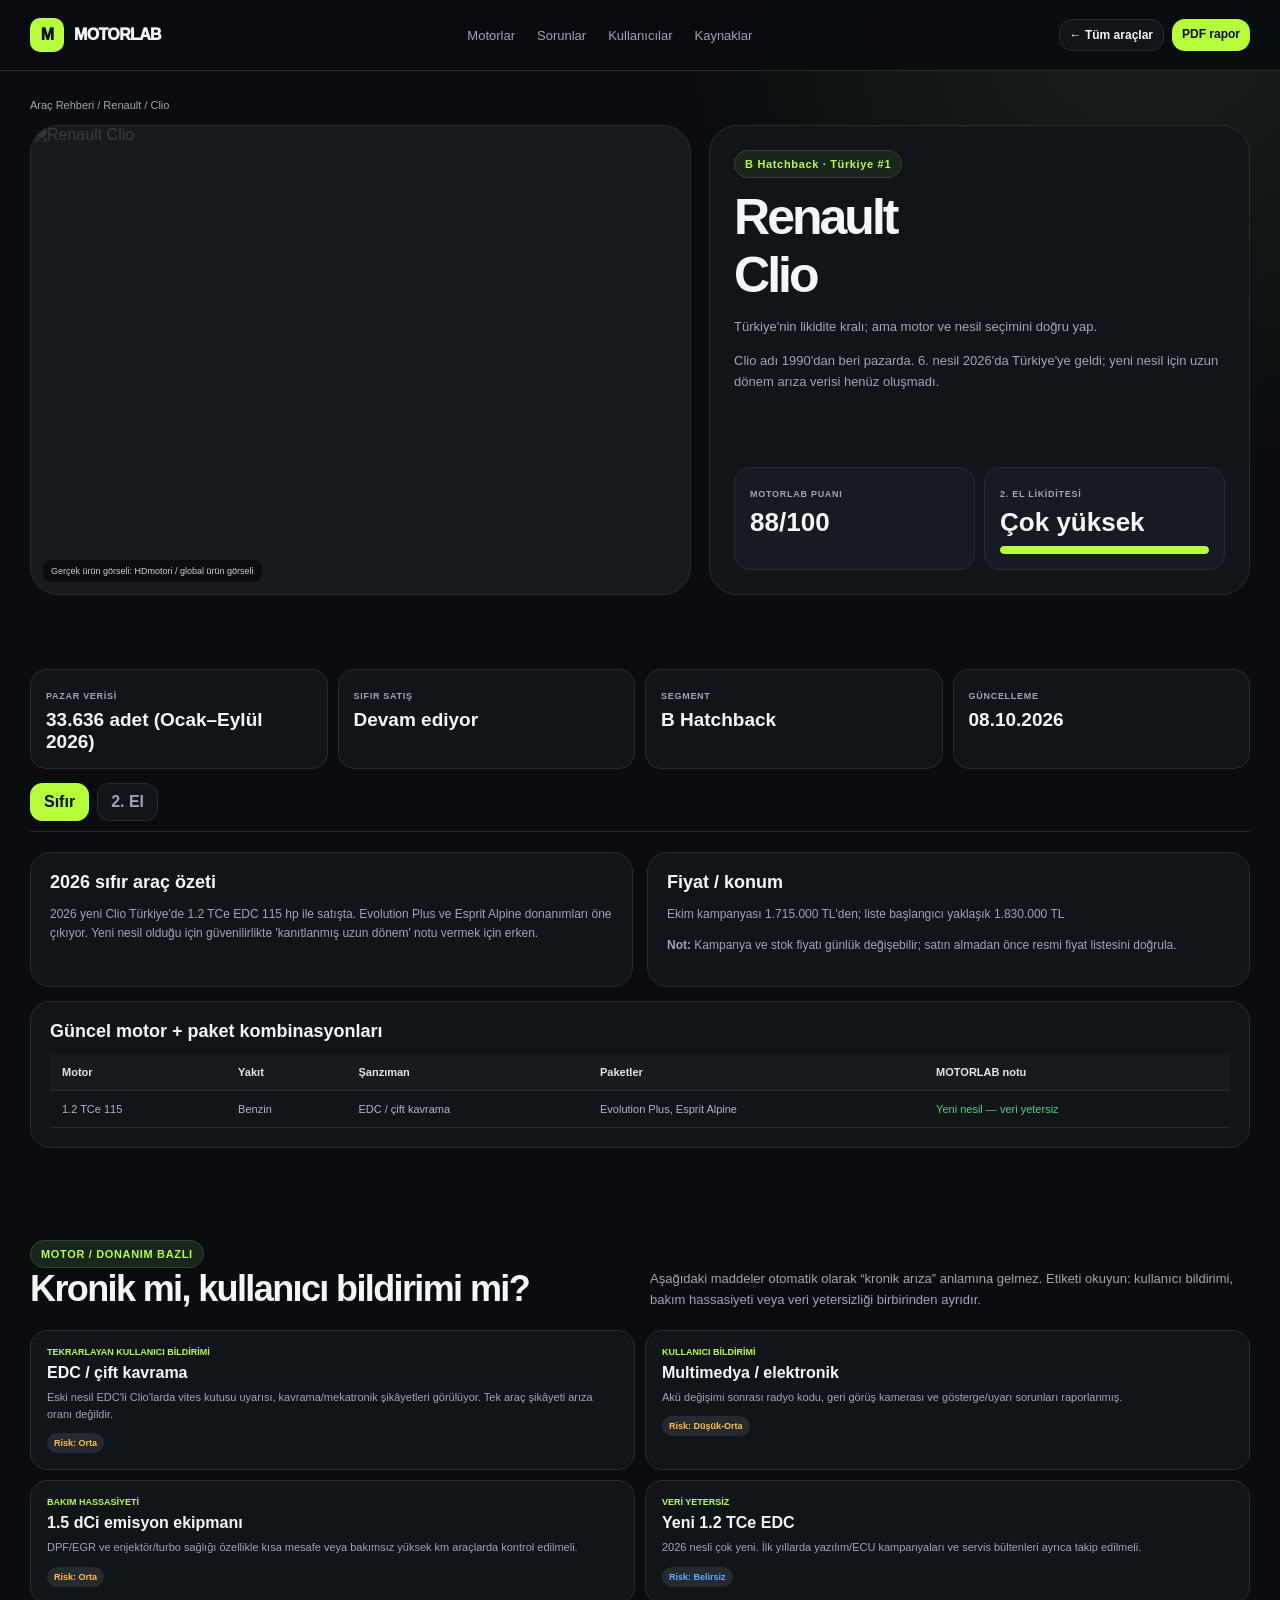
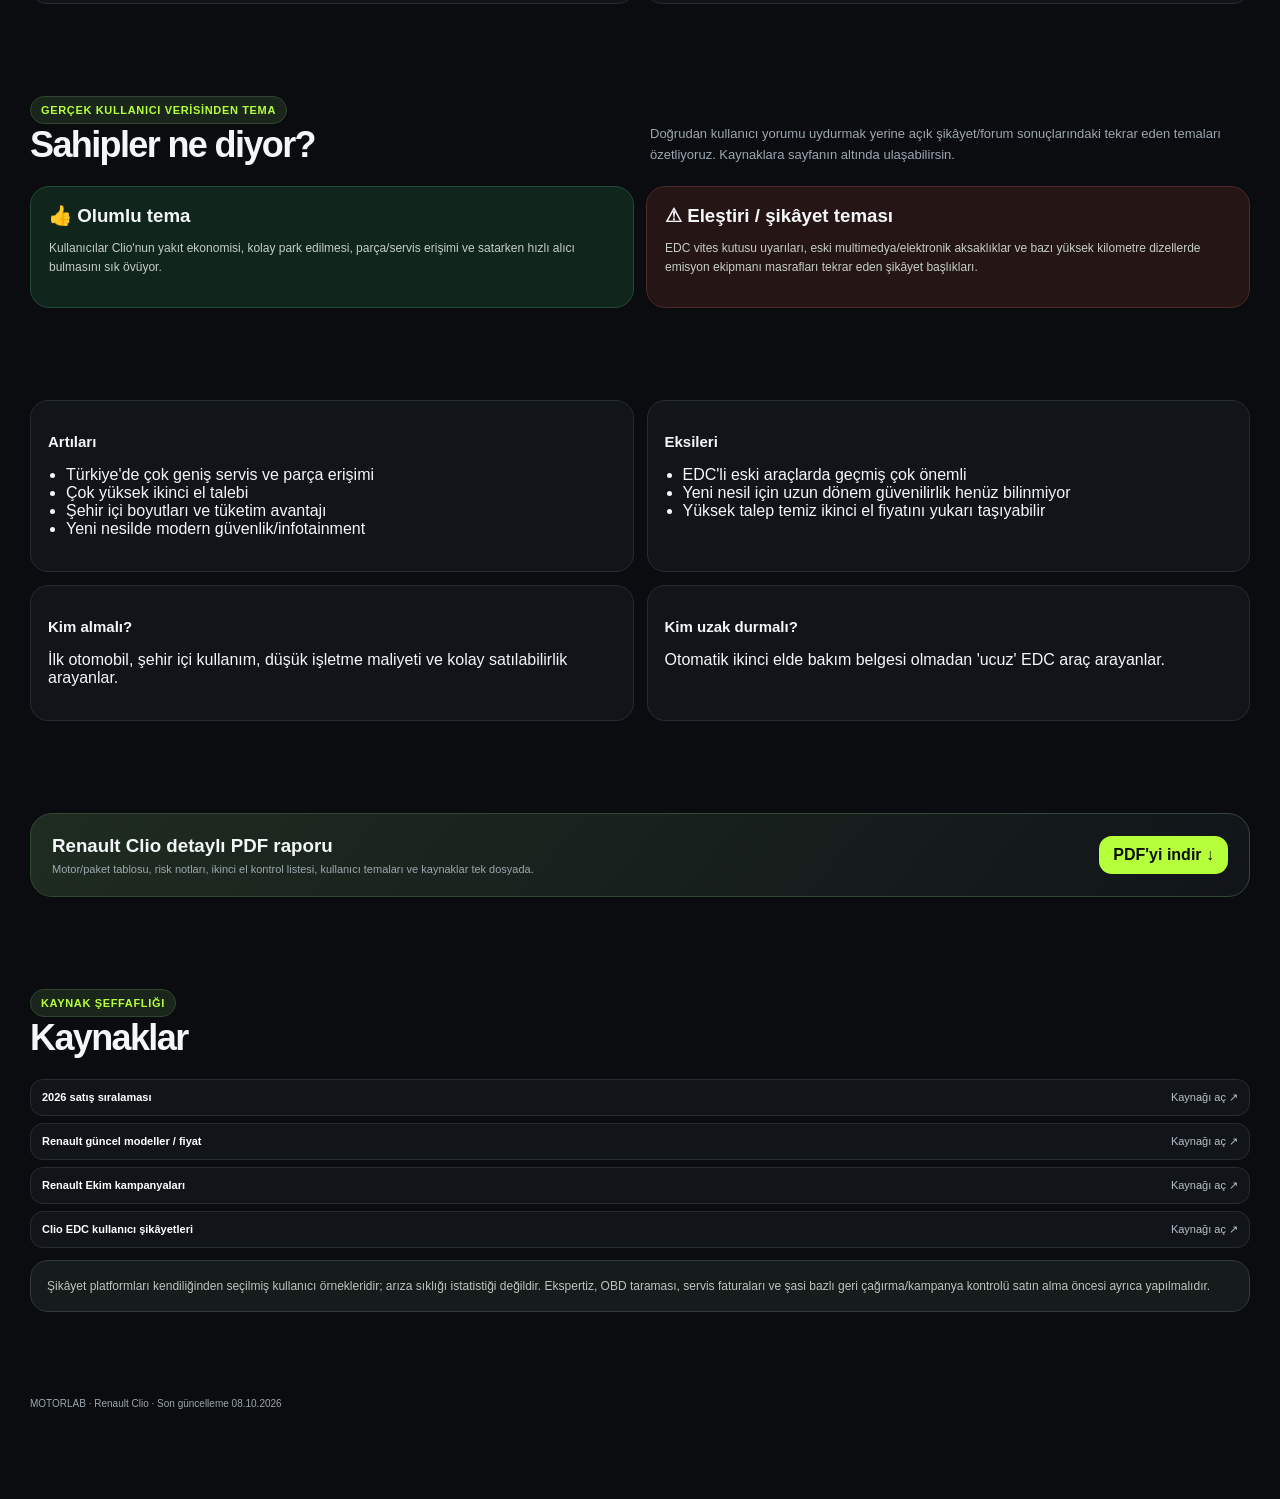
==== models/renault-clio.html @ 367bfd31 "Add files via upload" ====
<!doctype html><html lang="tr"><head><meta charset="utf-8"><meta name="viewport" content="width=device-width,initial-scale=1"><title>Renault Clio — MOTORLAB</title><link rel="stylesheet" href="../assets/style.css"></head><body>
<header><div class="wrap nav"><a class="brandlogo" href="../index.html"><i>M</i>MOTORLAB</a><nav class="navlinks"><a href="#engines">Motorlar</a><a href="#issues">Sorunlar</a><a href="#owners">Kullanıcılar</a><a href="#sources">Kaynaklar</a></nav><div class="navact"><a class="btn ghost small" href="../index.html">← Tüm araçlar</a><a class="btn primary small" href="../reports/renault-clio.pdf" download>PDF rapor</a></div></div></header>
<main>
<section class="modelhero"><div class="wrap"><div class="crumb"><a href="../index.html">Araç Rehberi</a> / Renault / Clio</div><div class="modelgrid"><div class="modelimage"><img src="https://cdn.hdmotori.it/oxd0qOdP9eBCr88KjxeHwUbZQrrzigUkPOyaJcWEhsk/rs%3Afit%3A1200%3A675/q%3A80/plain/https%3A/www.hdmotori.it/app/uploads/2025/09/renault-hd-final.jpg%40jpeg" alt="Renault Clio" onerror="this.style.opacity='.15'"><span class="imgcredit">Gerçek ürün görseli: HDmotori / global ürün görseli</span></div><div class="modelintro"><div><span class="kicker">B Hatchback · Türkiye #1</span><h1>Renault<br>Clio</h1><p>Türkiye&#x27;nin likidite kralı; ama motor ve nesil seçimini doğru yap.</p><p>Clio adı 1990&#x27;dan beri pazarda. 6. nesil 2026&#x27;da Türkiye&#x27;ye geldi; yeni nesil için uzun dönem arıza verisi henüz oluşmadı.</p></div><div class="scoreline"><div class="scorebox"><small>MOTORLAB puanı</small><strong>88/100</strong></div><div class="scorebox"><small>2. el likiditesi</small><strong>Çok yüksek</strong><div class="meter"><i style="width:100%"></i></div></div></div></div></div></div></section>
<section class="section"><div class="wrap"><div class="stats"><div class="stat"><span>Pazar verisi</span><strong>33.636 adet (Ocak–Eylül 2026)</strong></div><div class="stat"><span>Sıfır satış</span><strong>Devam ediyor</strong></div><div class="stat"><span>Segment</span><strong>B Hatchback</strong></div><div class="stat"><span>Güncelleme</span><strong>08.10.2026</strong></div></div>
<div class="tabs"><button class="tab active" onclick="setTab('newpane',this)">Sıfır</button><button class="tab" onclick="setTab('usedpane',this)">2. El</button></div>
<div class="tabpane active" id="newpane"><div class="twocol"><div class="card"><h3>2026 sıfır araç özeti</h3><p>2026 yeni Clio Türkiye&#x27;de 1.2 TCe EDC 115 hp ile satışta. Evolution Plus ve Esprit Alpine donanımları öne çıkıyor. Yeni nesil olduğu için güvenilirlikte &#x27;kanıtlanmış uzun dönem&#x27; notu vermek için erken.</p></div><div class="card"><h3>Fiyat / konum</h3><p>Ekim kampanyası 1.715.000 TL&#x27;den; liste başlangıcı yaklaşık 1.830.000 TL</p><p><b>Not:</b> Kampanya ve stok fiyatı günlük değişebilir; satın almadan önce resmi fiyat listesini doğrula.</p></div></div><div class="card" id="engines" style="margin-top:14px"><h3>Güncel motor + paket kombinasyonları</h3><div class="tablewrap"><table class="data"><thead><tr><th>Motor</th><th>Yakıt</th><th>Şanzıman</th><th>Paketler</th><th>MOTORLAB notu</th></tr></thead><tbody><tr><td class="">1.2 TCe 115</td><td class="">Benzin</td><td class="">EDC / çift kavrama</td><td class="">Evolution Plus, Esprit Alpine</td><td class="risk-low">Yeni nesil — veri yetersiz</td></tr></tbody></table></div></div></div>
<div class="tabpane" id="usedpane"><div class="card"><h3>2. elde karşına çıkacak ana motorlar</h3><div class="tablewrap"><table class="data"><thead><tr><th>Motor</th><th>Yakıt</th><th>Şanzıman</th><th>Alırken dikkat</th><th>Risk</th></tr></thead><tbody><tr><td class="">0.9 TCe</td><td class="">Benzin turbo</td><td class="">Manuel</td><td class="">Şehir içi ekonomik; ateşleme/turbo hortumu ve bakım geçmişini kontrol et.</td><td class="risk-mid">Düşük-Orta</td></tr><tr><td class="">1.0 SCe / TCe</td><td class="">Benzin</td><td class="">Manuel / bazı TCe otomatikler</td><td class="">Basit SCe düşük risk; TCe&#x27;de yağ/bakım düzeni ve soğuk çalışma önemli.</td><td class="risk-mid">Düşük-Orta</td></tr><tr><td class="">1.3 TCe 130</td><td class="">Benzin turbo</td><td class="">EDC</td><td class="">Performanslı; EDC düşük hız davranışı, kavrama ve hata geçmişi test edilmeli.</td><td class="risk-mid">Orta</td></tr><tr><td class="">1.5 dCi</td><td class="">Dizel</td><td class="">Manuel / EDC</td><td class="">Yüksek km için güçlü seçenek; kısa mesafe kullanımında DPF/EGR, enjektör ve turbo kontrolleri önemli.</td><td class="risk-mid">Orta</td></tr></tbody></table></div></div><div class="card" style="margin-top:14px"><h3>2. el hızlı kontrol listesi</h3><ul><li>Soğuk motorla ilk çalıştırma</li><li>EDC&#x27;de D-R geçişi, kalkış ve 2→3 / 3→4 geçişleri</li><li>OBD hata kaydı</li><li>Dizelde DPF doluluk / rejenerasyon geçmişi</li><li>Ön takım ve direksiyon sesleri</li><li>Multimedya, kamera ve tüm uyarı lambaları</li></ul></div></div>
</div></section>
<section class="section" id="issues"><div class="wrap"><div class="head"><div><span class="kicker">MOTOR / DONANIM BAZLI</span><h2>Kronik mi, kullanıcı bildirimi mi?</h2></div><p>Aşağıdaki maddeler otomatik olarak “kronik arıza” anlamına gelmez. Etiketi okuyun: kullanıcı bildirimi, bakım hassasiyeti veya veri yetersizliği birbirinden ayrıdır.</p></div><div class="issues"><article class="issue"><div class="itype">Tekrarlayan kullanıcı bildirimi</div><h4>EDC / çift kavrama</h4><p>Eski nesil EDC&#x27;li Clio&#x27;larda vites kutusu uyarısı, kavrama/mekatronik şikâyetleri görülüyor. Tek araç şikâyeti arıza oranı değildir.</p><span class="riskpill risk-mid">Risk: Orta</span></article><article class="issue"><div class="itype">Kullanıcı bildirimi</div><h4>Multimedya / elektronik</h4><p>Akü değişimi sonrası radyo kodu, geri görüş kamerası ve gösterge/uyarı sorunları raporlanmış.</p><span class="riskpill risk-mid">Risk: Düşük-Orta</span></article><article class="issue"><div class="itype">Bakım hassasiyeti</div><h4>1.5 dCi emisyon ekipmanı</h4><p>DPF/EGR ve enjektör/turbo sağlığı özellikle kısa mesafe veya bakımsız yüksek km araçlarda kontrol edilmeli.</p><span class="riskpill risk-mid">Risk: Orta</span></article><article class="issue"><div class="itype">Veri yetersiz</div><h4>Yeni 1.2 TCe EDC</h4><p>2026 nesli çok yeni. İlk yıllarda yazılım/ECU kampanyaları ve servis bültenleri ayrıca takip edilmeli.</p><span class="riskpill risk-unknown">Risk: Belirsiz</span></article></div></div></section>
<section class="section" id="owners"><div class="wrap"><div class="head"><div><span class="kicker">GERÇEK KULLANICI VERİSİNDEN TEMA</span><h2>Sahipler ne diyor?</h2></div><p>Doğrudan kullanıcı yorumu uydurmak yerine açık şikâyet/forum sonuçlarındaki tekrar eden temaları özetliyoruz. Kaynaklara sayfanın altında ulaşabilirsin.</p></div><div class="owner"><div class="ownerbox good"><h3>👍 Olumlu tema</h3><p>Kullanıcılar Clio&#x27;nun yakıt ekonomisi, kolay park edilmesi, parça/servis erişimi ve satarken hızlı alıcı bulmasını sık övüyor.</p></div><div class="ownerbox bad"><h3>⚠ Eleştiri / şikâyet teması</h3><p>EDC vites kutusu uyarıları, eski multimedya/elektronik aksaklıklar ve bazı yüksek kilometre dizellerde emisyon ekipmanı masrafları tekrar eden şikâyet başlıkları.</p></div></div></div></section>
<section class="section"><div class="wrap"><div class="listgrid"><div class="listbox"><h3>Artıları</h3><ul><li>Türkiye&#x27;de çok geniş servis ve parça erişimi</li><li>Çok yüksek ikinci el talebi</li><li>Şehir içi boyutları ve tüketim avantajı</li><li>Yeni nesilde modern güvenlik/infotainment</li></ul></div><div class="listbox"><h3>Eksileri</h3><ul><li>EDC&#x27;li eski araçlarda geçmiş çok önemli</li><li>Yeni nesil için uzun dönem güvenilirlik henüz bilinmiyor</li><li>Yüksek talep temiz ikinci el fiyatını yukarı taşıyabilir</li></ul></div><div class="listbox"><h3>Kim almalı?</h3><p>İlk otomobil, şehir içi kullanım, düşük işletme maliyeti ve kolay satılabilirlik arayanlar.</p></div><div class="listbox"><h3>Kim uzak durmalı?</h3><p>Otomatik ikinci elde bakım belgesi olmadan &#x27;ucuz&#x27; EDC araç arayanlar.</p></div></div></div></section>
<section class="section"><div class="wrap"><div class="pdfcta"><div><h3>Renault Clio detaylı PDF raporu</h3><p>Motor/paket tablosu, risk notları, ikinci el kontrol listesi, kullanıcı temaları ve kaynaklar tek dosyada.</p></div><a class="btn primary" href="../reports/renault-clio.pdf" download>PDF'yi indir ↓</a></div></div></section>
<section class="section" id="sources"><div class="wrap"><div class="head"><div><span class="kicker">KAYNAK ŞEFFAFLIĞI</span><h2>Kaynaklar</h2></div></div><div class="sources"><a class="source" target="_blank" rel="noopener" href="https://www.turkiyegazetesi.com.tr/t-otomobil/turkiyenin-en-cok-tercih-edilen-otomobil-modelleri-belli-oldu-zirvede-elektrikli-var-1820062"><b>2026 satış sıralaması</b><span>Kaynağı aç ↗</span></a><a class="source" target="_blank" rel="noopener" href="https://www.renault.com.tr/binek-araclar.html"><b>Renault güncel modeller / fiyat</b><span>Kaynağı aç ↗</span></a><a class="source" target="_blank" rel="noopener" href="https://www.renault.com.tr/kampanyalar/satis-kampanyalari.html"><b>Renault Ekim kampanyaları</b><span>Kaynağı aç ↗</span></a><a class="source" target="_blank" rel="noopener" href="https://www.sikayetvar.com/renault/clio/edc"><b>Clio EDC kullanıcı şikâyetleri</b><span>Kaynağı aç ↗</span></a></div><div class="note" style="margin-top:12px">Şikâyet platformları kendiliğinden seçilmiş kullanıcı örnekleridir; arıza sıklığı istatistiği değildir. Ekspertiz, OBD taraması, servis faturaları ve şasi bazlı geri çağırma/kampanya kontrolü satın alma öncesi ayrıca yapılmalıdır.</div></div></section>
</main><footer><div class="wrap">MOTORLAB · Renault Clio · Son güncelleme 08.10.2026</div></footer><script src="../assets/app.js"></script></body></html>
---- assets/style.css ----
:root{--bg:#0a0c0f;--panel:#11151a;--panel2:#161b21;--line:#252c34;--text:#f4f7f8;--muted:#9ca7b1;--accent:#b6ff3b;--red:#ff665e;--amber:#ffbf47;--blue:#68a8ff;--green:#4bd189;--r:22px}
*{box-sizing:border-box}html{scroll-behavior:smooth}body{margin:0;background:radial-gradient(circle at 90% 0,#18201b 0,transparent 30rem),var(--bg);color:var(--text);font-family:Inter,-apple-system,BlinkMacSystemFont,"Segoe UI",sans-serif}a{color:inherit;text-decoration:none}button,input,select{font:inherit}.wrap{width:min(1220px,calc(100% - 30px));margin:auto}
header{position:sticky;top:0;z-index:50;background:rgba(10,12,15,.88);backdrop-filter:blur(16px);border-bottom:1px solid var(--line)}.nav{height:70px;display:flex;align-items:center;justify-content:space-between;gap:16px}.brandlogo{display:flex;align-items:center;gap:10px;font-weight:950;letter-spacing:-.04em}.brandlogo i{display:grid;place-items:center;width:34px;height:34px;background:var(--accent);color:#0b0d0e;border-radius:10px;font-style:normal}.navlinks{display:flex;gap:22px;color:var(--muted);font-size:13px}.navact{display:flex;gap:8px}.btn{border:0;border-radius:13px;padding:10px 14px;font-weight:850;cursor:pointer}.primary{background:var(--accent);color:#0a0d09}.ghost{background:var(--panel);border:1px solid var(--line);color:var(--text)}.small{padding:8px 10px;font-size:12px}
.hero{padding:64px 0 30px}.herogrid{display:grid;grid-template-columns:1fr .8fr;gap:35px;align-items:end}.kicker{display:inline-flex;padding:7px 10px;background:#1a261b;border:1px solid #2f452f;color:var(--accent);border-radius:999px;font-size:11px;font-weight:900;letter-spacing:.06em}.hero h1{font-size:clamp(46px,6vw,82px);line-height:.94;letter-spacing:-.07em;margin:17px 0}.hero h1 span{color:var(--accent)}.hero p{color:var(--muted);font-size:17px;line-height:1.65;max-width:720px}.herocard{background:linear-gradient(150deg,#171c20,#0f1215);border:1px solid var(--line);border-radius:28px;padding:22px}.herocard h3{margin:0 0 16px}.rank{display:flex;align-items:center;justify-content:space-between;padding:14px 0;border-bottom:1px solid var(--line)}.rank:last-child{border:0}.rank strong{font-size:20px}.rank small{display:block;color:var(--muted);margin-top:4px}
.section{padding:46px 0}.head{display:flex;justify-content:space-between;gap:20px;align-items:end;margin-bottom:20px}.head h2{font-size:36px;margin:0;letter-spacing:-.045em}.head p{max-width:600px;color:var(--muted);font-size:13px;line-height:1.6;margin:0}
.toolbar{display:flex;gap:9px;flex-wrap:wrap;margin:18px 0 20px}.search{flex:1;min-width:230px;background:var(--panel);border:1px solid var(--line);border-radius:13px;padding:11px 13px;color:#fff;outline:none}.filter{background:var(--panel);border:1px solid var(--line);color:var(--muted);border-radius:13px;padding:10px 12px;cursor:pointer;font-weight:800}.filter.active{background:var(--accent);border-color:var(--accent);color:#0b0d0e}
.grid{display:grid;grid-template-columns:repeat(3,1fr);gap:14px}.car{background:var(--panel);border:1px solid var(--line);border-radius:22px;overflow:hidden;transition:.2s}.car:hover{transform:translateY(-3px);border-color:#3d4853}.photo{height:210px;background:#1d2329;position:relative;overflow:hidden}.photo img{width:100%;height:100%;object-fit:cover}.photo:after{content:"";position:absolute;left:0;right:0;bottom:0;height:50%;background:linear-gradient(transparent,rgba(10,12,15,.8))}.photo .badge{position:absolute;z-index:2;left:12px;top:12px;background:rgba(10,12,15,.78);border:1px solid rgba(255,255,255,.14);padding:7px 9px;border-radius:999px;font-size:10px;font-weight:900}.photo .score{position:absolute;z-index:2;right:12px;bottom:12px;width:54px;height:54px;border-radius:50%;background:var(--accent);color:#0a0d0e;display:grid;place-items:center;font-size:18px;font-weight:950;border:4px solid #15191d}.body{padding:17px}.body .meta{font-size:10px;color:var(--accent);font-weight:900;text-transform:uppercase;letter-spacing:.08em}.body h3{font-size:23px;margin:6px 0 8px;letter-spacing:-.035em}.body p{color:var(--muted);font-size:12px;line-height:1.5;min-height:54px}.chips{display:flex;flex-wrap:wrap;gap:6px;margin:13px 0}.chip{font-size:9px;font-weight:850;background:var(--panel2);border:1px solid var(--line);padding:6px 8px;border-radius:999px;color:#c5ced5}.carfoot{display:flex;gap:7px;margin-top:12px}.carfoot .btn{flex:1}
.note{background:#161b1c;border:1px solid #303c35;border-radius:18px;padding:16px;color:#bbc5be;font-size:12px;line-height:1.55}.note b{color:#fff}
.comparebar{position:fixed;left:50%;transform:translateX(-50%);bottom:16px;width:min(900px,calc(100% - 24px));background:rgba(17,21,26,.96);backdrop-filter:blur(16px);border:1px solid #334039;border-radius:18px;padding:10px 12px;display:none;align-items:center;justify-content:space-between;gap:12px;z-index:80;box-shadow:0 18px 60px rgba(0,0,0,.38)}.comparebar.show{display:flex}.compareitems{display:flex;gap:7px;overflow:auto}.compareitem{white-space:nowrap;background:#20262c;border:1px solid #303942;padding:7px 9px;border-radius:10px;font-size:11px}.modalback{position:fixed;inset:0;background:rgba(0,0,0,.74);display:none;align-items:center;justify-content:center;padding:15px;z-index:100}.modalback.show{display:flex}.modal{width:min(980px,100%);max-height:85vh;overflow:auto;background:#101419;border:1px solid var(--line);border-radius:24px;padding:20px}.comparetable{width:100%;border-collapse:collapse;font-size:12px}.comparetable th,.comparetable td{border-bottom:1px solid var(--line);padding:13px;text-align:left}.comparetable th{color:var(--accent)}
.modelhero{padding:28px 0}.crumb{color:var(--muted);font-size:11px;margin-bottom:14px}.modelgrid{display:grid;grid-template-columns:1.1fr .9fr;gap:18px}.modelimage{height:470px;border-radius:28px;overflow:hidden;background:#171b20;position:relative;border:1px solid var(--line)}.modelimage img{width:100%;height:100%;object-fit:cover}.imgcredit{position:absolute;left:12px;bottom:12px;background:rgba(7,9,11,.75);padding:6px 8px;border-radius:8px;color:#c8cfd4;font-size:9px}.modelintro{background:var(--panel);border:1px solid var(--line);border-radius:28px;padding:24px;display:flex;flex-direction:column;justify-content:space-between}.modelintro h1{font-size:50px;letter-spacing:-.06em;margin:10px 0}.modelintro p{color:var(--muted);line-height:1.6;font-size:13px}.scoreline{display:grid;grid-template-columns:1fr 1fr;gap:9px}.scorebox{background:var(--panel2);border:1px solid var(--line);border-radius:16px;padding:15px}.scorebox small{color:var(--muted);font-size:9px;text-transform:uppercase;letter-spacing:.08em;font-weight:900}.scorebox strong{display:block;font-size:26px;margin-top:6px}
.tabs{display:flex;gap:8px;border-bottom:1px solid var(--line);padding-bottom:10px;margin-bottom:20px}.tab{border:1px solid var(--line);background:var(--panel);color:var(--muted);padding:9px 13px;border-radius:12px;font-weight:850;cursor:pointer}.tab.active{background:var(--accent);color:#0a0d0e;border-color:var(--accent)}.tabpane{display:none}.tabpane.active{display:block}
.twocol{display:grid;grid-template-columns:1fr 1fr;gap:14px}.card{background:var(--panel);border:1px solid var(--line);border-radius:20px;padding:19px}.card h3{margin:0 0 12px;font-size:18px}.card p,.card li{color:var(--muted);font-size:12px;line-height:1.6}.stats{display:grid;grid-template-columns:repeat(4,1fr);gap:10px;margin-bottom:14px}.stat{background:var(--panel);border:1px solid var(--line);border-radius:16px;padding:15px}.stat span{font-size:9px;color:var(--muted);text-transform:uppercase;letter-spacing:.08em;font-weight:900}.stat strong{display:block;font-size:19px;margin-top:6px}.meter{height:8px;background:#242a30;border-radius:99px;margin-top:8px;overflow:hidden}.meter i{display:block;height:100%;background:var(--accent);border-radius:99px}
.tablewrap{overflow:auto}.data{width:100%;border-collapse:collapse;min-width:700px}.data th,.data td{padding:12px;border-bottom:1px solid var(--line);text-align:left;font-size:11px;vertical-align:top}.data th{color:#dfe6ea;background:#171b20}.data td{color:#aeb8c0}.risk-low{color:var(--green)!important}.risk-mid{color:var(--amber)!important}.risk-high{color:var(--red)!important}.risk-unknown{color:var(--blue)!important}
.issues{display:grid;grid-template-columns:repeat(2,1fr);gap:10px}.issue{background:var(--panel);border:1px solid var(--line);border-radius:17px;padding:16px}.issue .itype{font-size:9px;color:var(--accent);font-weight:900;text-transform:uppercase}.issue h4{margin:7px 0}.issue p{margin:0;color:var(--muted);font-size:11px;line-height:1.55}.riskpill{display:inline-block;margin-top:10px;padding:5px 7px;border-radius:999px;background:#242a30;font-size:9px;font-weight:900}
.listgrid{display:grid;grid-template-columns:1fr 1fr;gap:13px}.listbox{background:var(--panel);border:1px solid var(--line);border-radius:18px;padding:17px}.listbox h3{font-size:15px}.listbox ul{padding-left:18px}
.owner{display:grid;grid-template-columns:1fr 1fr;gap:12px}.ownerbox{border-radius:19px;padding:18px}.ownerbox.good{background:#10251c;border:1px solid #234a36}.ownerbox.bad{background:#251615;border:1px solid #4b2b29}.ownerbox h3{margin:0 0 8px}.ownerbox p{font-size:12px;line-height:1.6;color:#c5cec8}
.sources{display:grid;gap:7px}.source{display:flex;justify-content:space-between;gap:15px;background:var(--panel);border:1px solid var(--line);border-radius:13px;padding:11px;font-size:11px;color:#b7c0c8}.source b{color:#fff}.pdfcta{background:linear-gradient(130deg,#1f2c20,#11151a);border:1px solid #344634;border-radius:22px;padding:21px;display:flex;justify-content:space-between;gap:20px;align-items:center}.pdfcta h3{margin:0 0 6px}.pdfcta p{margin:0;color:var(--muted);font-size:11px}
footer{padding:40px 0 90px;color:var(--muted);font-size:10px}
@media(max-width:900px){.herogrid,.modelgrid{grid-template-columns:1fr}.grid{grid-template-columns:repeat(2,1fr)}.stats{grid-template-columns:repeat(2,1fr)}.modelimage{height:360px}.twocol{grid-template-columns:1fr}.navlinks{display:none}}
@media(max-width:620px){.wrap{width:min(100% - 18px,1220px)}.hero{padding-top:38px}.hero h1{font-size:48px}.grid,.issues,.listgrid,.owner{grid-template-columns:1fr}.modelintro h1{font-size:40px}.modelimage{height:280px}.head{align-items:start;flex-direction:column}.stats{grid-template-columns:1fr 1fr}.pdfcta{align-items:start;flex-direction:column}.navact .ghost{display:none}}
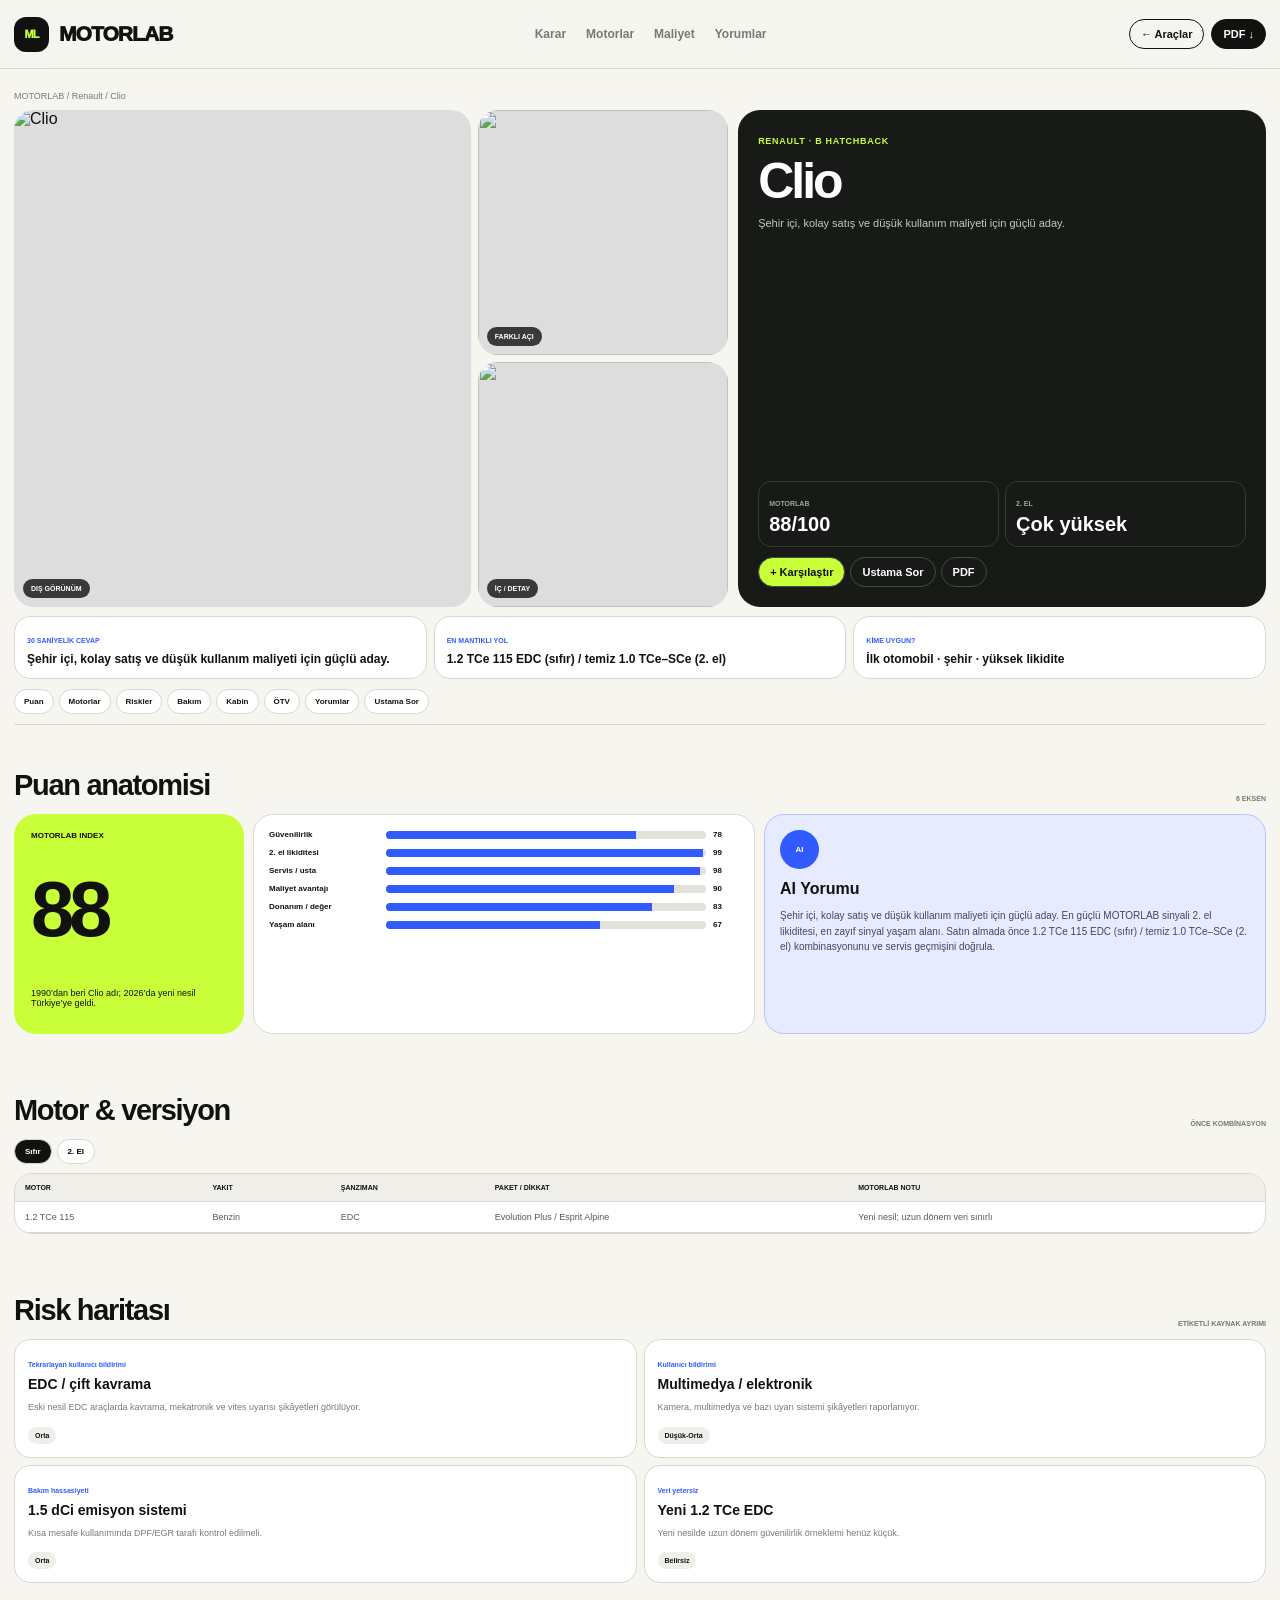
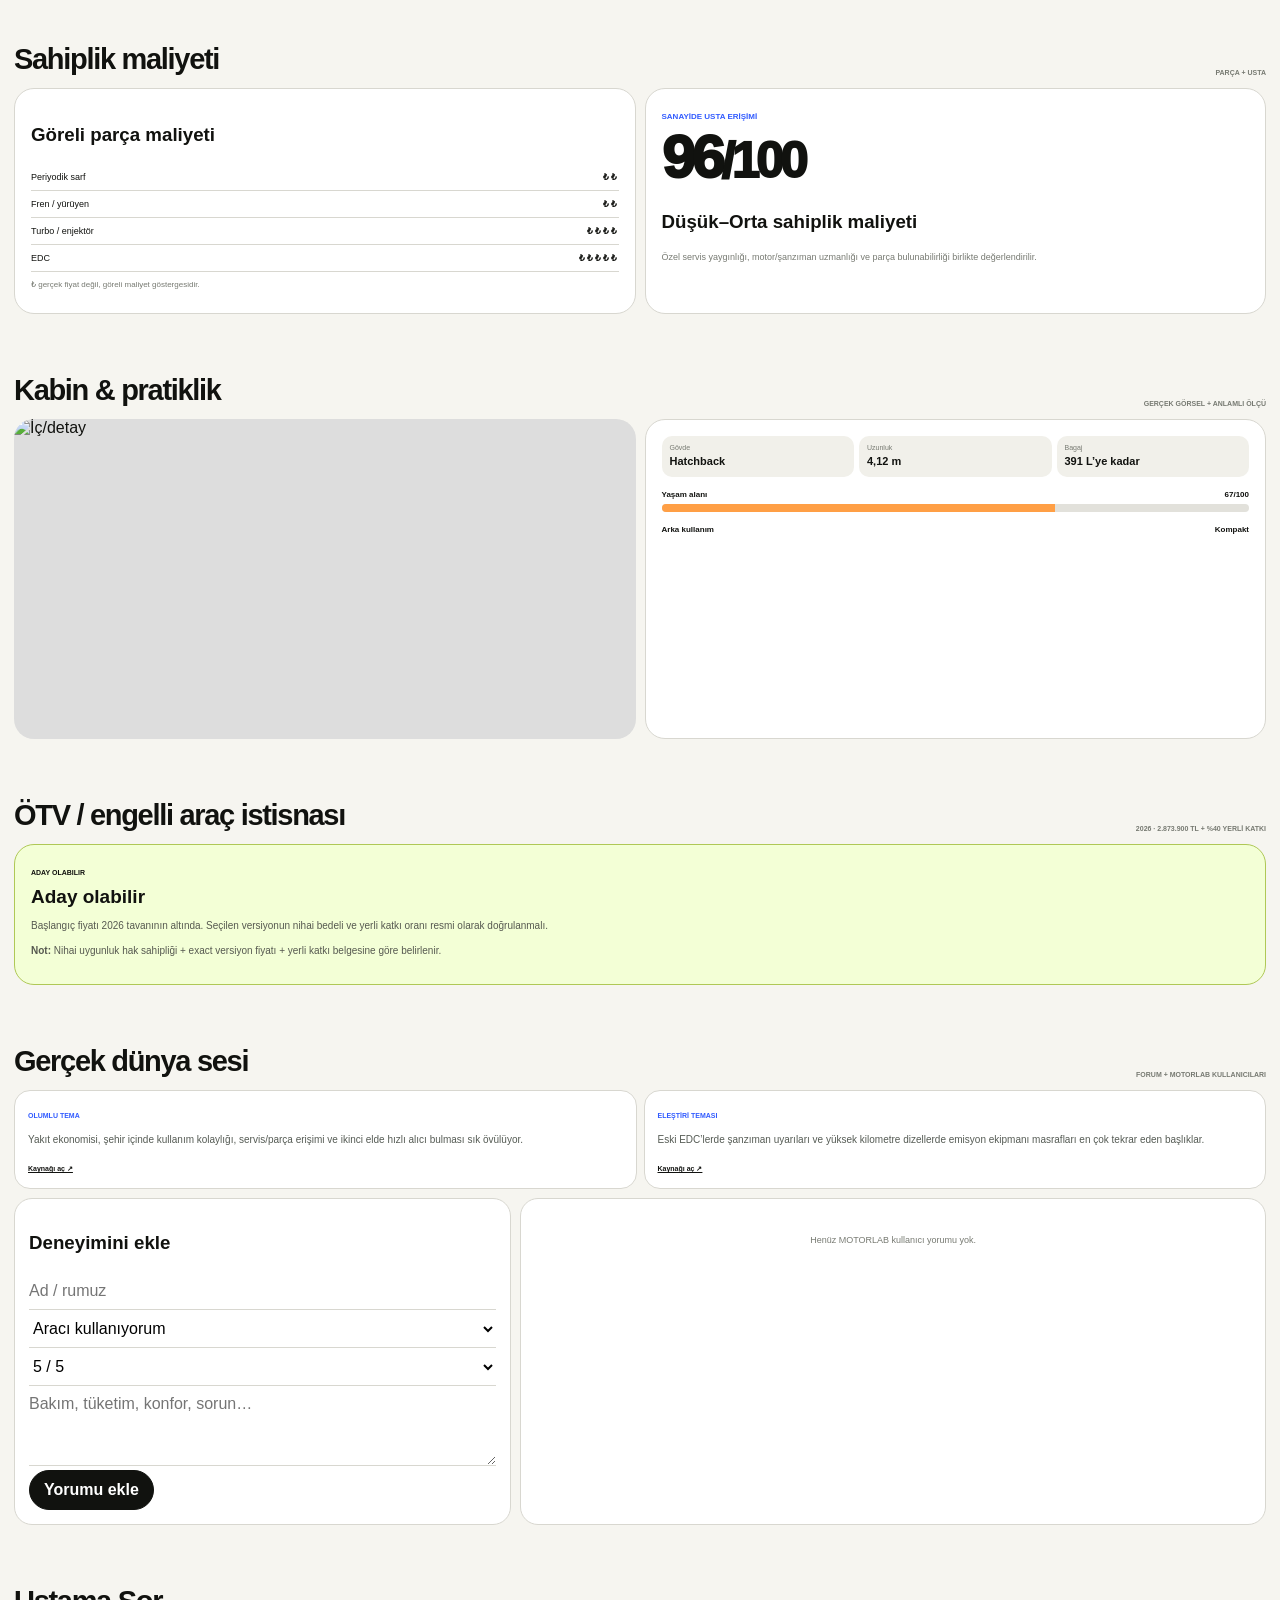
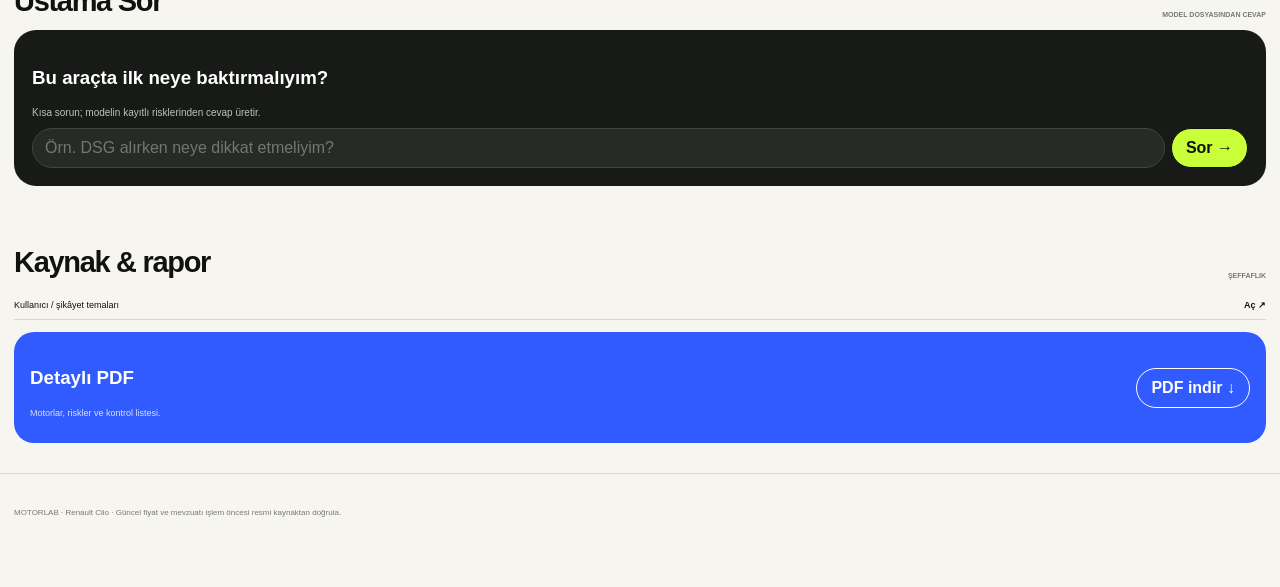
==== commit 592003c1: "Add files via upload" ====
--- a/models/renault-clio.html
+++ b/models/renault-clio.html
@@ -1,15 +1,48 @@
-<!doctype html><html lang="tr"><head><meta charset="utf-8"><meta name="viewport" content="width=device-width,initial-scale=1"><title>Renault Clio — MOTORLAB</title><link rel="stylesheet" href="../assets/style.css"></head><body>
-<header><div class="wrap nav"><a class="brandlogo" href="../index.html"><i>M</i>MOTORLAB</a><nav class="navlinks"><a href="#engines">Motorlar</a><a href="#issues">Sorunlar</a><a href="#owners">Kullanıcılar</a><a href="#sources">Kaynaklar</a></nav><div class="navact"><a class="btn ghost small" href="../index.html">← Tüm araçlar</a><a class="btn primary small" href="../reports/renault-clio.pdf" download>PDF rapor</a></div></div></header>
-<main>
-<section class="modelhero"><div class="wrap"><div class="crumb"><a href="../index.html">Araç Rehberi</a> / Renault / Clio</div><div class="modelgrid"><div class="modelimage"><img src="https://cdn.hdmotori.it/oxd0qOdP9eBCr88KjxeHwUbZQrrzigUkPOyaJcWEhsk/rs%3Afit%3A1200%3A675/q%3A80/plain/https%3A/www.hdmotori.it/app/uploads/2025/09/renault-hd-final.jpg%40jpeg" alt="Renault Clio" onerror="this.style.opacity='.15'"><span class="imgcredit">Gerçek ürün görseli: HDmotori / global ürün görseli</span></div><div class="modelintro"><div><span class="kicker">B Hatchback · Türkiye #1</span><h1>Renault<br>Clio</h1><p>Türkiye&#x27;nin likidite kralı; ama motor ve nesil seçimini doğru yap.</p><p>Clio adı 1990&#x27;dan beri pazarda. 6. nesil 2026&#x27;da Türkiye&#x27;ye geldi; yeni nesil için uzun dönem arıza verisi henüz oluşmadı.</p></div><div class="scoreline"><div class="scorebox"><small>MOTORLAB puanı</small><strong>88/100</strong></div><div class="scorebox"><small>2. el likiditesi</small><strong>Çok yüksek</strong><div class="meter"><i style="width:100%"></i></div></div></div></div></div></div></section>
-<section class="section"><div class="wrap"><div class="stats"><div class="stat"><span>Pazar verisi</span><strong>33.636 adet (Ocak–Eylül 2026)</strong></div><div class="stat"><span>Sıfır satış</span><strong>Devam ediyor</strong></div><div class="stat"><span>Segment</span><strong>B Hatchback</strong></div><div class="stat"><span>Güncelleme</span><strong>08.10.2026</strong></div></div>
-<div class="tabs"><button class="tab active" onclick="setTab('newpane',this)">Sıfır</button><button class="tab" onclick="setTab('usedpane',this)">2. El</button></div>
-<div class="tabpane active" id="newpane"><div class="twocol"><div class="card"><h3>2026 sıfır araç özeti</h3><p>2026 yeni Clio Türkiye&#x27;de 1.2 TCe EDC 115 hp ile satışta. Evolution Plus ve Esprit Alpine donanımları öne çıkıyor. Yeni nesil olduğu için güvenilirlikte &#x27;kanıtlanmış uzun dönem&#x27; notu vermek için erken.</p></div><div class="card"><h3>Fiyat / konum</h3><p>Ekim kampanyası 1.715.000 TL&#x27;den; liste başlangıcı yaklaşık 1.830.000 TL</p><p><b>Not:</b> Kampanya ve stok fiyatı günlük değişebilir; satın almadan önce resmi fiyat listesini doğrula.</p></div></div><div class="card" id="engines" style="margin-top:14px"><h3>Güncel motor + paket kombinasyonları</h3><div class="tablewrap"><table class="data"><thead><tr><th>Motor</th><th>Yakıt</th><th>Şanzıman</th><th>Paketler</th><th>MOTORLAB notu</th></tr></thead><tbody><tr><td class="">1.2 TCe 115</td><td class="">Benzin</td><td class="">EDC / çift kavrama</td><td class="">Evolution Plus, Esprit Alpine</td><td class="risk-low">Yeni nesil — veri yetersiz</td></tr></tbody></table></div></div></div>
-<div class="tabpane" id="usedpane"><div class="card"><h3>2. elde karşına çıkacak ana motorlar</h3><div class="tablewrap"><table class="data"><thead><tr><th>Motor</th><th>Yakıt</th><th>Şanzıman</th><th>Alırken dikkat</th><th>Risk</th></tr></thead><tbody><tr><td class="">0.9 TCe</td><td class="">Benzin turbo</td><td class="">Manuel</td><td class="">Şehir içi ekonomik; ateşleme/turbo hortumu ve bakım geçmişini kontrol et.</td><td class="risk-mid">Düşük-Orta</td></tr><tr><td class="">1.0 SCe / TCe</td><td class="">Benzin</td><td class="">Manuel / bazı TCe otomatikler</td><td class="">Basit SCe düşük risk; TCe&#x27;de yağ/bakım düzeni ve soğuk çalışma önemli.</td><td class="risk-mid">Düşük-Orta</td></tr><tr><td class="">1.3 TCe 130</td><td class="">Benzin turbo</td><td class="">EDC</td><td class="">Performanslı; EDC düşük hız davranışı, kavrama ve hata geçmişi test edilmeli.</td><td class="risk-mid">Orta</td></tr><tr><td class="">1.5 dCi</td><td class="">Dizel</td><td class="">Manuel / EDC</td><td class="">Yüksek km için güçlü seçenek; kısa mesafe kullanımında DPF/EGR, enjektör ve turbo kontrolleri önemli.</td><td class="risk-mid">Orta</td></tr></tbody></table></div></div><div class="card" style="margin-top:14px"><h3>2. el hızlı kontrol listesi</h3><ul><li>Soğuk motorla ilk çalıştırma</li><li>EDC&#x27;de D-R geçişi, kalkış ve 2→3 / 3→4 geçişleri</li><li>OBD hata kaydı</li><li>Dizelde DPF doluluk / rejenerasyon geçmişi</li><li>Ön takım ve direksiyon sesleri</li><li>Multimedya, kamera ve tüm uyarı lambaları</li></ul></div></div>
-</div></section>
-<section class="section" id="issues"><div class="wrap"><div class="head"><div><span class="kicker">MOTOR / DONANIM BAZLI</span><h2>Kronik mi, kullanıcı bildirimi mi?</h2></div><p>Aşağıdaki maddeler otomatik olarak “kronik arıza” anlamına gelmez. Etiketi okuyun: kullanıcı bildirimi, bakım hassasiyeti veya veri yetersizliği birbirinden ayrıdır.</p></div><div class="issues"><article class="issue"><div class="itype">Tekrarlayan kullanıcı bildirimi</div><h4>EDC / çift kavrama</h4><p>Eski nesil EDC&#x27;li Clio&#x27;larda vites kutusu uyarısı, kavrama/mekatronik şikâyetleri görülüyor. Tek araç şikâyeti arıza oranı değildir.</p><span class="riskpill risk-mid">Risk: Orta</span></article><article class="issue"><div class="itype">Kullanıcı bildirimi</div><h4>Multimedya / elektronik</h4><p>Akü değişimi sonrası radyo kodu, geri görüş kamerası ve gösterge/uyarı sorunları raporlanmış.</p><span class="riskpill risk-mid">Risk: Düşük-Orta</span></article><article class="issue"><div class="itype">Bakım hassasiyeti</div><h4>1.5 dCi emisyon ekipmanı</h4><p>DPF/EGR ve enjektör/turbo sağlığı özellikle kısa mesafe veya bakımsız yüksek km araçlarda kontrol edilmeli.</p><span class="riskpill risk-mid">Risk: Orta</span></article><article class="issue"><div class="itype">Veri yetersiz</div><h4>Yeni 1.2 TCe EDC</h4><p>2026 nesli çok yeni. İlk yıllarda yazılım/ECU kampanyaları ve servis bültenleri ayrıca takip edilmeli.</p><span class="riskpill risk-unknown">Risk: Belirsiz</span></article></div></div></section>
-<section class="section" id="owners"><div class="wrap"><div class="head"><div><span class="kicker">GERÇEK KULLANICI VERİSİNDEN TEMA</span><h2>Sahipler ne diyor?</h2></div><p>Doğrudan kullanıcı yorumu uydurmak yerine açık şikâyet/forum sonuçlarındaki tekrar eden temaları özetliyoruz. Kaynaklara sayfanın altında ulaşabilirsin.</p></div><div class="owner"><div class="ownerbox good"><h3>👍 Olumlu tema</h3><p>Kullanıcılar Clio&#x27;nun yakıt ekonomisi, kolay park edilmesi, parça/servis erişimi ve satarken hızlı alıcı bulmasını sık övüyor.</p></div><div class="ownerbox bad"><h3>⚠ Eleştiri / şikâyet teması</h3><p>EDC vites kutusu uyarıları, eski multimedya/elektronik aksaklıklar ve bazı yüksek kilometre dizellerde emisyon ekipmanı masrafları tekrar eden şikâyet başlıkları.</p></div></div></div></section>
-<section class="section"><div class="wrap"><div class="listgrid"><div class="listbox"><h3>Artıları</h3><ul><li>Türkiye&#x27;de çok geniş servis ve parça erişimi</li><li>Çok yüksek ikinci el talebi</li><li>Şehir içi boyutları ve tüketim avantajı</li><li>Yeni nesilde modern güvenlik/infotainment</li></ul></div><div class="listbox"><h3>Eksileri</h3><ul><li>EDC&#x27;li eski araçlarda geçmiş çok önemli</li><li>Yeni nesil için uzun dönem güvenilirlik henüz bilinmiyor</li><li>Yüksek talep temiz ikinci el fiyatını yukarı taşıyabilir</li></ul></div><div class="listbox"><h3>Kim almalı?</h3><p>İlk otomobil, şehir içi kullanım, düşük işletme maliyeti ve kolay satılabilirlik arayanlar.</p></div><div class="listbox"><h3>Kim uzak durmalı?</h3><p>Otomatik ikinci elde bakım belgesi olmadan &#x27;ucuz&#x27; EDC araç arayanlar.</p></div></div></div></section>
-<section class="section"><div class="wrap"><div class="pdfcta"><div><h3>Renault Clio detaylı PDF raporu</h3><p>Motor/paket tablosu, risk notları, ikinci el kontrol listesi, kullanıcı temaları ve kaynaklar tek dosyada.</p></div><a class="btn primary" href="../reports/renault-clio.pdf" download>PDF'yi indir ↓</a></div></div></section>
-<section class="section" id="sources"><div class="wrap"><div class="head"><div><span class="kicker">KAYNAK ŞEFFAFLIĞI</span><h2>Kaynaklar</h2></div></div><div class="sources"><a class="source" target="_blank" rel="noopener" href="https://www.turkiyegazetesi.com.tr/t-otomobil/turkiyenin-en-cok-tercih-edilen-otomobil-modelleri-belli-oldu-zirvede-elektrikli-var-1820062"><b>2026 satış sıralaması</b><span>Kaynağı aç ↗</span></a><a class="source" target="_blank" rel="noopener" href="https://www.renault.com.tr/binek-araclar.html"><b>Renault güncel modeller / fiyat</b><span>Kaynağı aç ↗</span></a><a class="source" target="_blank" rel="noopener" href="https://www.renault.com.tr/kampanyalar/satis-kampanyalari.html"><b>Renault Ekim kampanyaları</b><span>Kaynağı aç ↗</span></a><a class="source" target="_blank" rel="noopener" href="https://www.sikayetvar.com/renault/clio/edc"><b>Clio EDC kullanıcı şikâyetleri</b><span>Kaynağı aç ↗</span></a></div><div class="note" style="margin-top:12px">Şikâyet platformları kendiliğinden seçilmiş kullanıcı örnekleridir; arıza sıklığı istatistiği değildir. Ekspertiz, OBD taraması, servis faturaları ve şasi bazlı geri çağırma/kampanya kontrolü satın alma öncesi ayrıca yapılmalıdır.</div></div></section>
-</main><footer><div class="wrap">MOTORLAB · Renault Clio · Son güncelleme 08.10.2026</div></footer><script src="../assets/app.js"></script></body></html>+<!doctype html><html lang="tr"><head><meta charset="utf-8"><meta name="viewport" content="width=device-width,initial-scale=1"><title>Renault Clio — MOTORLAB</title><style>
+:root{--bg:#f6f5f0;--ink:#11120f;--muted:#777a72;--line:#d8d7d0;--card:#fff;--lime:#c9ff38;--blue:#315bff;--orange:#ff9f45;--dark:#171a16;--shadow:0 18px 50px rgba(16,17,15,.08);--r:24px}*{box-sizing:border-box}html{scroll-behavior:smooth}body{margin:0;background:var(--bg);color:var(--ink);font-family:Inter,-apple-system,BlinkMacSystemFont,"Segoe UI",sans-serif}a{color:inherit;text-decoration:none}button,input,select,textarea{font:inherit}.shell{width:min(1280px,calc(100% - 28px));margin:auto}header{position:sticky;top:0;z-index:80;background:rgba(246,245,240,.9);backdrop-filter:blur(18px);border-bottom:1px solid var(--line)}.nav{height:68px;display:flex;align-items:center;justify-content:space-between;gap:20px}.logo{display:flex;align-items:center;gap:10px;font-size:21px;font-weight:950;letter-spacing:-.045em}.mark{width:35px;height:35px;border-radius:12px;background:var(--ink);color:var(--lime);display:grid;place-items:center;font-size:11px}.navlinks{display:flex;gap:20px;font-size:12px;font-weight:800;color:var(--muted)}.navbtns{display:flex;gap:7px}.btn{border:1px solid var(--ink);background:transparent;border-radius:999px;padding:10px 14px;font-weight:850;cursor:pointer;transition:.18s}.btn:hover{transform:translateY(-1px)}.btn.dark{background:var(--ink);color:#fff}.btn.lime{background:var(--lime);color:var(--ink)}.small{padding:8px 11px;font-size:11px}.reveal{opacity:0;transform:translateY(18px);transition:.55s cubic-bezier(.2,.75,.2,1)}.reveal.in{opacity:1;transform:none}
+.hero{padding:32px 0 20px}.hero-grid{display:grid;grid-template-columns:.86fr 1.14fr;gap:14px}.hero-copy{background:var(--dark);color:#fff;border-radius:32px;padding:28px;min-height:500px;display:flex;flex-direction:column;justify-content:space-between}.tag{font-size:9px;font-weight:900;letter-spacing:.08em;text-transform:uppercase;color:var(--lime)}.hero h1{font-size:clamp(48px,6.4vw,88px);line-height:.91;letter-spacing:-.07em;margin:14px 0}.hero p{font-size:15px;line-height:1.55;color:#c7ccc5;max-width:580px}.askbar{margin-top:22px;background:#fff;border-radius:17px;padding:7px;display:flex;gap:7px}.askbar input{flex:1;border:0;outline:none;padding:10px;background:transparent}.hero-examples{display:flex;gap:6px;flex-wrap:wrap;margin-top:10px}.hero-examples button{border:1px solid #3a3f37;background:#242821;color:#e7e9e3;border-radius:999px;padding:7px 9px;font-size:10px}.value-strip{display:grid;grid-template-columns:repeat(3,1fr);gap:8px;margin-top:18px}.value-card{border:1px solid #373c34;border-radius:15px;padding:11px}.value-card b{display:block;font-size:11px}.value-card span{font-size:9px;color:#aeb5ac;line-height:1.4}.hero-visual{position:relative;border-radius:32px;overflow:hidden;min-height:500px;background:#ddd}.hero-visual img{width:100%;height:100%;object-fit:cover;transition:.7s}.hero-visual:hover img{transform:scale(1.025)}.hero-overlay{position:absolute;inset:0;background:linear-gradient(180deg,transparent 30%,rgba(10,12,9,.76))}.featured{position:absolute;left:20px;right:20px;bottom:18px;color:white;display:flex;justify-content:space-between;align-items:end}.featured h2{font-size:36px;margin:4px 0;letter-spacing:-.05em}.featured p{font-size:11px;margin:0}.feature-score{background:var(--lime);color:#111;border-radius:18px;padding:11px 15px;text-align:center}.feature-score strong{display:block;font-size:28px}.feature-score span{font-size:8px;font-weight:900}
+.section{padding:40px 0}.section-head{display:flex;justify-content:space-between;align-items:end;gap:20px;margin-bottom:16px}.section-head h2{font-size:38px;margin:0;letter-spacing:-.05em}.section-head p{max-width:560px;font-size:11px;line-height:1.55;color:var(--muted);margin:0}.finder{background:#fff;border:1px solid var(--line);border-radius:24px;padding:16px}.finder-grid{display:grid;grid-template-columns:1fr 160px 160px auto;gap:8px}.finder input,.finder select{border:1px solid var(--line);border-radius:13px;padding:12px;background:#fafaf7;outline:none}.car-grid{display:grid;grid-template-columns:repeat(3,1fr);gap:11px;margin-top:12px}.car-card{background:#fff;border:1px solid var(--line);border-radius:22px;overflow:hidden;transition:.22s}.car-card:hover{transform:translateY(-4px);box-shadow:var(--shadow)}.car-img{display:block;height:190px;overflow:hidden;background:#ddd}.car-img img{width:100%;height:100%;object-fit:cover;transition:.35s}.car-card:hover .car-img img{transform:scale(1.035)}.car-body{padding:14px}.car-top{display:flex;justify-content:space-between;gap:12px}.micro{font-size:8px;font-weight:900;color:var(--blue);text-transform:uppercase}.car-body h3{font-size:24px;margin:3px 0 6px;letter-spacing:-.04em}.car-body p{font-size:10px;color:var(--muted);line-height:1.45;min-height:44px}.metricline{display:grid;grid-template-columns:repeat(3,1fr);gap:5px;margin:10px 0}.mini{background:#f1f1ec;border-radius:10px;padding:7px}.mini span{display:block;font-size:7px;color:var(--muted);font-weight:800}.mini b{font-size:10px}.car-actions{display:flex;gap:5px}.car-actions>*{flex:1;text-align:center}.why{background:var(--blue);color:white;border-radius:30px;padding:26px;display:grid;grid-template-columns:.9fr 1.1fr;gap:22px}.why h2{font-size:45px;line-height:.95;letter-spacing:-.06em;margin:0}.why p{font-size:11px;line-height:1.6;color:#e5eaff}.why-list{display:grid;grid-template-columns:repeat(2,1fr);gap:7px}.why-item{background:rgba(255,255,255,.1);border:1px solid rgba(255,255,255,.18);border-radius:15px;padding:13px}.why-item b{display:block;font-size:12px}.why-item span{font-size:9px;color:#e6e9ff}
+.model-hero{padding:22px 0 14px}.crumb{font-size:9px;color:var(--muted);margin-bottom:9px}.model-top{display:grid;grid-template-columns:1.15fr .85fr;gap:10px}.gallery{display:grid;grid-template-columns:1.55fr .85fr;grid-template-rows:245px 245px;gap:7px}.g-main{grid-row:1/3}.g,.g-main{position:relative;overflow:hidden;border-radius:20px;background:#ddd}.g img,.g-main img{width:100%;height:100%;object-fit:cover;transition:.45s}.g:hover img,.g-main:hover img{transform:scale(1.025)}.glabel{position:absolute;left:9px;bottom:9px;background:rgba(16,17,15,.8);color:#fff;border-radius:999px;padding:6px 8px;font-size:7px;font-weight:900}.model-summary{background:var(--dark);color:#fff;border-radius:22px;padding:20px;display:flex;flex-direction:column;justify-content:space-between}.model-summary h1{font-size:50px;line-height:.92;letter-spacing:-.06em;margin:10px 0}.model-summary p{font-size:11px;line-height:1.55;color:#c4cbc2}.summary-kpis{display:grid;grid-template-columns:1fr 1fr;gap:6px}.summary-kpi{border:1px solid #363b34;border-radius:13px;padding:10px}.summary-kpi span{font-size:7px;color:#9da69c;font-weight:900}.summary-kpi strong{display:block;font-size:20px;margin-top:3px}.summary-actions{display:flex;gap:5px;flex-wrap:wrap;margin-top:10px}.model-summary .btn{color:#fff;border-color:#454b42}.model-summary .btn.lime{color:#111}.decision{display:grid;grid-template-columns:repeat(3,1fr);gap:7px;margin-top:9px}.decision-card{background:#fff;border:1px solid var(--line);border-radius:16px;padding:12px}.decision-card span{font-size:7px;font-weight:900;color:var(--blue)}.decision-card b{display:block;font-size:12px;margin-top:5px}.model-nav{display:flex;gap:5px;overflow:auto;padding:10px 0;position:sticky;top:68px;z-index:40;background:var(--bg);border-bottom:1px solid var(--line)}.model-nav a{white-space:nowrap;background:#fff;border:1px solid var(--line);border-radius:999px;padding:7px 9px;font-size:8px;font-weight:850}
+.content-section{padding:30px 0;scroll-margin-top:120px}.content-head{display:flex;justify-content:space-between;align-items:end;gap:15px;margin-bottom:12px}.content-head h2{font-size:29px;margin:0;letter-spacing:-.045em}.content-head span{font-size:7px;color:var(--muted);font-weight:900}.score-layout{display:grid;grid-template-columns:230px 1fr 1fr;gap:9px}.score-circle{background:var(--lime);border-radius:22px;padding:17px;min-height:220px;display:flex;flex-direction:column;justify-content:space-between}.score-circle strong{font-size:78px;line-height:.9;letter-spacing:-.07em}.score-circle span{font-size:8px;font-weight:900}.score-bars,.ai-card{background:#fff;border:1px solid var(--line);border-radius:20px;padding:15px}.barrow{display:grid;grid-template-columns:110px 1fr 26px;gap:7px;align-items:center;margin-bottom:9px}.barrow label{font-size:8px;font-weight:800}.bar{height:8px;background:#e2e1db;border-radius:999px;overflow:hidden}.bar i{display:block;height:100%;width:0;background:var(--blue);transition:width .85s cubic-bezier(.2,.8,.2,1)}.barrow b{font-size:8px}.ai-card{background:#e7ebff;border-color:#b7c2ff}.ai{width:39px;height:39px;border-radius:50%;background:var(--blue);color:#fff;display:grid;place-items:center;font-size:8px;font-weight:900}.ai-card h3{font-size:16px;margin:11px 0 5px}.ai-card p{font-size:10px;line-height:1.55;color:#414760}.tabs{display:flex;gap:5px;margin-bottom:9px}.tab{border:1px solid var(--line);background:#fff;border-radius:999px;padding:7px 10px;font-size:8px;font-weight:850;cursor:pointer}.tab.active{background:var(--ink);color:#fff}.pane{display:none}.pane.active{display:block}.tablewrap{overflow:auto;background:#fff;border:1px solid var(--line);border-radius:18px}.data{width:100%;border-collapse:collapse;min-width:630px}.data th,.data td{padding:10px;border-bottom:1px solid var(--line);text-align:left;font-size:9px;vertical-align:top}.data th{font-size:7px;text-transform:uppercase;background:#efeee8}.data td{color:#565b55}.issue-grid{display:grid;grid-template-columns:repeat(2,1fr);gap:7px}.issue{background:#fff;border:1px solid var(--line);border-radius:16px;padding:13px}.issue small{color:var(--blue);font-size:7px;font-weight:900}.issue h4{margin:5px 0;font-size:14px}.issue p{font-size:9px;line-height:1.5;color:var(--muted)}.risk{display:inline-block;background:#efeee8;border-radius:999px;padding:5px 7px;font-size:7px;font-weight:850}.ownership{display:grid;grid-template-columns:1fr 1fr;gap:9px}.cost-panel,.service-panel{background:#fff;border:1px solid var(--line);border-radius:20px;padding:16px}.cost-row{display:flex;justify-content:space-between;padding:8px 0;border-bottom:1px solid var(--line);font-size:9px}.cost-level{letter-spacing:2px}.service-score{font-size:60px;letter-spacing:-.06em;font-weight:950}.service-panel p{font-size:9px;line-height:1.5;color:var(--muted)}.space-grid{display:grid;grid-template-columns:1fr 1fr;gap:9px}.interior-photo{height:320px;border-radius:20px;overflow:hidden;background:#ddd}.interior-photo img{width:100%;height:100%;object-fit:cover}.space-card{background:#fff;border:1px solid var(--line);border-radius:20px;padding:16px}.space-top{display:grid;grid-template-columns:repeat(3,1fr);gap:5px}.space-stat{background:#f1f0ea;border-radius:10px;padding:8px}.space-stat span{font-size:7px;color:var(--muted);display:block}.space-stat b{font-size:11px}.space-meter{margin:13px 0}.space-meter div{display:flex;justify-content:space-between;font-size:8px;font-weight:800;margin-bottom:5px}.space-meter .bar i{background:var(--orange)}.tax{border:1px solid;border-radius:20px;padding:16px}.tax.candidate{background:#f3ffd6;border-color:#afc856}.tax.no{background:#fff0ec;border-color:#da897c}.tax h3{font-size:19px;margin:7px 0}.tax p{font-size:10px;line-height:1.5;color:#565950}.tax small{font-size:7px;font-weight:900}.forum{display:grid;grid-template-columns:1fr 1fr;gap:7px}.forum-card{background:#fff;border:1px solid var(--line);border-radius:16px;padding:13px}.forum-card small{color:var(--blue);font-size:7px;font-weight:900}.forum-card p{font-size:10px;line-height:1.5;color:#555b54}.forum-card a{font-size:7px;font-weight:900;text-decoration:underline}.comments-layout{display:grid;grid-template-columns:.8fr 1.2fr;gap:9px}.comment-form,.comments{background:#fff;border:1px solid var(--line);border-radius:18px;padding:14px}.comment-form input,.comment-form textarea,.comment-form select{width:100%;border:0;border-bottom:1px solid var(--line);padding:9px 0;background:transparent;outline:none}.comment-form textarea{min-height:80px}.comment{padding:10px 0;border-bottom:1px solid var(--line)}.comment-head{display:flex;justify-content:space-between;font-size:7px;font-weight:900}.comment p{font-size:9px;line-height:1.5;color:var(--muted)}.empty{font-size:9px;color:var(--muted);padding:22px;text-align:center}.master{background:var(--dark);color:#fff;border-radius:22px;padding:18px}.master p{font-size:10px;color:#bdc5bc}.masterbox{display:flex;gap:6px}.masterbox input{flex:1;background:#272b25;border:1px solid #41463e;color:#fff;border-radius:999px;padding:10px 12px;outline:none}.master-answer{display:none;margin-top:11px;background:#242820;border-radius:14px;padding:12px;font-size:9px;line-height:1.55}.master-answer.show{display:block}.source{display:flex;justify-content:space-between;gap:12px;border-bottom:1px solid var(--line);padding:9px 0;font-size:9px}.pdfband{margin-top:12px;background:var(--blue);color:#fff;border-radius:20px;padding:16px;display:flex;justify-content:space-between;align-items:center}.pdfband p{font-size:9px;color:#dbe1ff}.pdfband .btn{color:#fff;border-color:#fff}.comparebar{position:fixed;left:50%;bottom:12px;transform:translateX(-50%);z-index:120;width:min(850px,calc(100% - 22px));display:none;justify-content:space-between;align-items:center;background:var(--dark);color:#fff;border-radius:999px;padding:8px 9px 8px 14px}.comparebar.show{display:flex}.compareitems{display:flex;gap:5px;overflow:auto;font-size:8px}.compareitem{background:#2c312a;padding:7px 8px;border-radius:999px;white-space:nowrap}.modalback{position:fixed;inset:0;background:rgba(15,16,14,.72);display:none;align-items:center;justify-content:center;z-index:200;padding:15px}.modalback.show{display:flex}.modal{background:var(--bg);border-radius:22px;width:min(850px,100%);max-height:85vh;overflow:auto;padding:18px}.modal table{width:100%;border-collapse:collapse}.modal th,.modal td{padding:9px;border-bottom:1px solid var(--line);font-size:9px;text-align:left}footer{padding:34px 0 70px;border-top:1px solid var(--line);font-size:8px;color:var(--muted)}
+@media(max-width:980px){.navlinks{display:none}.hero-grid,.model-top,.score-layout,.space-grid{grid-template-columns:1fr}.car-grid{grid-template-columns:repeat(2,1fr)}.hero-copy{min-height:360px}.gallery{grid-template-rows:210px 210px}.ownership,.comments-layout{grid-template-columns:1fr}.why{grid-template-columns:1fr}.finder-grid{grid-template-columns:1fr 1fr}.finder-grid input{grid-column:1/-1}}
+@media(max-width:620px){.shell{width:min(100% - 18px,1280px)}.navbtns .ghost{display:none}.hero-grid{grid-template-columns:1fr}.hero-copy{padding:20px}.hero h1{font-size:49px}.hero-visual{min-height:330px}.value-strip,.car-grid,.why-list,.decision,.issue-grid,.forum{grid-template-columns:1fr}.section-head{align-items:start;flex-direction:column}.finder-grid{grid-template-columns:1fr}.gallery{grid-template-columns:1fr;grid-template-rows:300px}.g-main{grid-row:auto}.g{display:none}.model-summary h1{font-size:42px}.score-circle{min-height:170px}.barrow{grid-template-columns:95px 1fr 24px}.space-top{grid-template-columns:1fr 1fr}.masterbox{flex-direction:column}.pdfband{align-items:start;flex-direction:column}}
+</style></head><body>
+<header><div class="shell nav"><a class="logo" href="../index.html"><span class="mark">ML</span>MOTORLAB</a><nav class="navlinks"><a href="#score">Karar</a><a href="#engines">Motorlar</a><a href="#ownership">Maliyet</a><a href="#voices">Yorumlar</a></nav><div class="navbtns"><a class="btn ghost small" href="../index.html">← Araçlar</a><a class="btn dark small" href="../reports/renault-clio.pdf" download>PDF ↓</a></div></div></header>
+<main><section class="model-hero"><div class="shell"><div class="crumb">MOTORLAB / Renault / Clio</div><div class="model-top">
+<div class="gallery reveal"><div class="g-main"><img src="https://cdn.group.renault.com/ren/master/renault-new-cars/product-plans/rb3b1/my26/overview/renault-rb3b1-my26-overview-001-mobile.jpg.ximg.small.webp/d8c15670a6.webp" alt="Clio"><span class="glabel">DIŞ GÖRÜNÜM</span></div><div class="g"><img src="https://cdn.group.renault.com/ren/master/renault-new-cars/product-plans/rb3b1/reveal/overview/renault-rb3b1-overview-007-mobile.jpg.ximg.small.webp/45602f8eb4.webp" alt=""><span class="glabel">FARKLI AÇI</span></div><div class="g"><img src="https://cdn.group.renault.com/ren/master/renault-new-cars/product-plans/rb3b1/my26/overview/renault-rb3b1-my26-overview-008-01-mobile.jpg.ximg.small.webp/94ce512f8b.webp" alt=""><span class="glabel">İÇ / DETAY</span></div></div>
+<aside class="model-summary reveal"><div><span class="tag">Renault · B Hatchback</span><h1>Clio</h1><p>Şehir içi, kolay satış ve düşük kullanım maliyeti için güçlü aday.</p></div><div><div class="summary-kpis"><div class="summary-kpi"><span>MOTORLAB</span><strong>88/100</strong></div><div class="summary-kpi"><span>2. EL</span><strong>Çok yüksek</strong></div></div><div class="summary-actions"><button class="btn lime small" data-compare="renault-clio" onclick="toggleCompare('renault-clio')">+ Karşılaştır</button><a class="btn small" href="#master">Ustama Sor</a><a class="btn small" href="../reports/renault-clio.pdf" download>PDF</a></div></div></aside></div>
+<div class="decision reveal"><div class="decision-card"><span>30 SANİYELİK CEVAP</span><b>Şehir içi, kolay satış ve düşük kullanım maliyeti için güçlü aday.</b></div><div class="decision-card"><span>EN MANTIKLI YOL</span><b>1.2 TCe 115 EDC (sıfır) / temiz 1.0 TCe–SCe (2. el)</b></div><div class="decision-card"><span>KİME UYGUN?</span><b>İlk otomobil · şehir · yüksek likidite</b></div></div>
+<div class="model-nav"><a href="#score">Puan</a><a href="#engines">Motorlar</a><a href="#issues">Riskler</a><a href="#ownership">Bakım</a><a href="#space">Kabin</a><a href="#tax">ÖTV</a><a href="#voices">Yorumlar</a><a href="#master">Ustama Sor</a></div></div></section>
+<div class="shell">
+<section class="content-section reveal" id="score"><div class="content-head"><h2>Puan anatomisi</h2><span>6 EKSEN</span></div><div class="score-layout"><div class="score-circle"><span>MOTORLAB INDEX</span><strong>88</strong><p style="font-size:9px">1990’dan beri Clio adı; 2026’da yeni nesil Türkiye’ye geldi.</p></div><div class="score-bars"><div class="barrow"><label>Güvenilirlik</label><div class="bar"><i data-w="78"></i></div><b>78</b></div><div class="barrow"><label>2. el likiditesi</label><div class="bar"><i data-w="99"></i></div><b>99</b></div><div class="barrow"><label>Servis / usta</label><div class="bar"><i data-w="98"></i></div><b>98</b></div><div class="barrow"><label>Maliyet avantajı</label><div class="bar"><i data-w="90"></i></div><b>90</b></div><div class="barrow"><label>Donanım / değer</label><div class="bar"><i data-w="83"></i></div><b>83</b></div><div class="barrow"><label>Yaşam alanı</label><div class="bar"><i data-w="67"></i></div><b>67</b></div></div><div class="ai-card"><div class="ai">AI</div><h3>AI Yorumu</h3><p>Şehir içi, kolay satış ve düşük kullanım maliyeti için güçlü aday. En güçlü MOTORLAB sinyali 2. el likiditesi, en zayıf sinyal yaşam alanı. Satın almada önce 1.2 TCe 115 EDC (sıfır) / temiz 1.0 TCe–SCe (2. el) kombinasyonunu ve servis geçmişini doğrula.</p></div></div></section>
+<section class="content-section reveal" id="engines"><div class="content-head"><h2>Motor & versiyon</h2><span>ÖNCE KOMBİNASYON</span></div><div class="tabs"><button class="tab active" onclick="showPane('new',this)">Sıfır</button><button class="tab" onclick="showPane('used',this)">2. El</button></div><div class="pane active" id="new"><div class="tablewrap"><table class="data"><thead><tr><th>Motor</th><th>Yakıt</th><th>Şanzıman</th><th>Paket / dikkat</th><th>MOTORLAB notu</th></tr></thead><tbody><tr><td>1.2 TCe 115</td><td>Benzin</td><td>EDC</td><td>Evolution Plus / Esprit Alpine</td><td>Yeni nesil; uzun dönem veri sınırlı</td></tr></tbody></table></div></div><div class="pane" id="used"><div class="tablewrap"><table class="data"><thead><tr><th>Motor</th><th>Yakıt</th><th>Şanzıman</th><th>Paket / dikkat</th><th>MOTORLAB notu</th></tr></thead><tbody><tr><td>0.9 TCe</td><td>Benzin turbo</td><td>Manuel</td><td>Bakım ve ateşleme geçmişi</td><td>Düşük-Orta</td></tr><tr><td>1.0 SCe / TCe</td><td>Benzin</td><td>Manuel / otomatik</td><td>Şehir kullanımı için yaygın seçenek</td><td>Düşük-Orta</td></tr><tr><td>1.3 TCe 130</td><td>Benzin turbo</td><td>EDC</td><td>Kavrama ve düşük hız davranışı</td><td>Orta</td></tr><tr><td>1.5 dCi</td><td>Dizel</td><td>Manuel / EDC</td><td>DPF–EGR–enjektör–turbo kontrolü</td><td>Orta</td></tr></tbody></table></div></div></section>
+<section class="content-section" id="issues"><div class="content-head reveal"><h2>Risk haritası</h2><span>ETİKETLİ KAYNAK AYRIMI</span></div><div class="issue-grid"><article class="issue reveal"><small>Tekrarlayan kullanıcı bildirimi</small><h4>EDC / çift kavrama</h4><p>Eski nesil EDC araçlarda kavrama, mekatronik ve vites uyarısı şikâyetleri görülüyor.</p><span class="risk">Orta</span></article><article class="issue reveal"><small>Kullanıcı bildirimi</small><h4>Multimedya / elektronik</h4><p>Kamera, multimedya ve bazı uyarı sistemi şikâyetleri raporlanıyor.</p><span class="risk">Düşük-Orta</span></article><article class="issue reveal"><small>Bakım hassasiyeti</small><h4>1.5 dCi emisyon sistemi</h4><p>Kısa mesafe kullanımında DPF/EGR tarafı kontrol edilmeli.</p><span class="risk">Orta</span></article><article class="issue reveal"><small>Veri yetersiz</small><h4>Yeni 1.2 TCe EDC</h4><p>Yeni nesilde uzun dönem güvenilirlik örneklemi henüz küçük.</p><span class="risk">Belirsiz</span></article></div></section>
+<section class="content-section reveal" id="ownership"><div class="content-head"><h2>Sahiplik maliyeti</h2><span>PARÇA + USTA</span></div><div class="ownership"><div class="cost-panel"><h3>Göreli parça maliyeti</h3><div class="cost-row"><span>Periyodik sarf</span><b class="cost-level">₺₺</b></div><div class="cost-row"><span>Fren / yürüyen</span><b class="cost-level">₺₺</b></div><div class="cost-row"><span>Turbo / enjektör</span><b class="cost-level">₺₺₺₺</b></div><div class="cost-row"><span>EDC</span><b class="cost-level">₺₺₺₺₺</b></div><p style="font-size:8px;color:var(--muted)">₺ gerçek fiyat değil, göreli maliyet göstergesidir.</p></div><div class="service-panel"><span class="micro">SANAYİDE USTA ERİŞİMİ</span><div class="service-score">96<small>/100</small></div><h3>Düşük–Orta sahiplik maliyeti</h3><p>Özel servis yaygınlığı, motor/şanzıman uzmanlığı ve parça bulunabilirliği birlikte değerlendirilir.</p></div></div></section>
+<section class="content-section reveal" id="space"><div class="content-head"><h2>Kabin & pratiklik</h2><span>GERÇEK GÖRSEL + ANLAMLI ÖLÇÜ</span></div><div class="space-grid"><div class="interior-photo"><img src="https://cdn.group.renault.com/ren/master/renault-new-cars/product-plans/rb3b1/my26/overview/renault-rb3b1-my26-overview-008-01-mobile.jpg.ximg.small.webp/94ce512f8b.webp" alt="İç/detay"></div><div class="space-card"><div class="space-top"><div class="space-stat"><span>Gövde</span><b>Hatchback</b></div><div class="space-stat"><span>Uzunluk</span><b>4,12 m</b></div><div class="space-stat"><span>Bagaj</span><b>391 L’ye kadar</b></div></div><div class="space-meter"><div><span>Yaşam alanı</span><b>67/100</b></div><div class="bar"><i data-w="67"></i></div></div><div class="space-meter"><div><span>Arka kullanım</span><b>Kompakt</b></div></div></div></div></section>
+<section class="content-section reveal" id="tax"><div class="content-head"><h2>ÖTV / engelli araç istisnası</h2><span>2026 · 2.873.900 TL + %40 YERLİ KATKI</span></div><div class="tax candidate"><small>ADAY OLABILIR</small><h3>Aday olabilir</h3><p>Başlangıç fiyatı 2026 tavanının altında. Seçilen versiyonun nihai bedeli ve yerli katkı oranı resmi olarak doğrulanmalı.</p><p><b>Not:</b> Nihai uygunluk hak sahipliği + exact versiyon fiyatı + yerli katkı belgesine göre belirlenir.</p></div></section>
+<section class="content-section" id="voices"><div class="content-head reveal"><h2>Gerçek dünya sesi</h2><span>FORUM + MOTORLAB KULLANICILARI</span></div><div class="forum"><article class="forum-card reveal"><small>OLUMLU TEMA</small><p>Yakıt ekonomisi, şehir içinde kullanım kolaylığı, servis/parça erişimi ve ikinci elde hızlı alıcı bulması sık övülüyor.</p><a href="https://www.sikayetvar.com/renault/clio/edc" target="_blank">Kaynağı aç ↗</a></article><article class="forum-card reveal"><small>ELEŞTİRİ TEMASI</small><p>Eski EDC’lerde şanzıman uyarıları ve yüksek kilometre dizellerde emisyon ekipmanı masrafları en çok tekrar eden başlıklar.</p><a href="https://www.sikayetvar.com/renault/clio/edc" target="_blank">Kaynağı aç ↗</a></article></div><div class="comments-layout reveal" style="margin-top:9px"><form class="comment-form" onsubmit="return addComment(event)"><h3>Deneyimini ekle</h3><input id="cname" required placeholder="Ad / rumuz"><select id="cown"><option>Aracı kullanıyorum</option><option>Daha önce kullandım</option><option>Satın almayı düşünüyorum</option></select><select id="crate"><option value="5">5 / 5</option><option value="4">4 / 5</option><option value="3">3 / 5</option><option value="2">2 / 5</option><option value="1">1 / 5</option></select><textarea id="ctext" required placeholder="Bakım, tüketim, konfor, sorun…"></textarea><button class="btn dark">Yorumu ekle</button></form><div class="comments" id="comments"></div></div></section>
+<section class="content-section reveal" id="master"><div class="content-head"><h2>Ustama Sor</h2><span>MODEL DOSYASINDAN CEVAP</span></div><div class="master"><h3>Bu araçta ilk neye baktırmalıyım?</h3><p>Kısa sorun; modelin kayıtlı risklerinden cevap üretir.</p><div class="masterbox"><input id="masterQuestion" placeholder="Örn. DSG alırken neye dikkat etmeliyim?"><button class="btn lime" onclick="askMaster()">Sor →</button></div><div class="master-answer" id="masterAnswer"></div></div></section>
+<section class="content-section reveal"><div class="content-head"><h2>Kaynak & rapor</h2><span>ŞEFFAFLIK</span></div><a class="source" href="https://www.sikayetvar.com/renault/clio/edc" target="_blank"><span>Kullanıcı / şikâyet temaları</span><b>Aç ↗</b></a><div class="pdfband"><div><h3>Detaylı PDF</h3><p>Motorlar, riskler ve kontrol listesi.</p></div><a class="btn" href="../reports/renault-clio.pdf" download>PDF indir ↓</a></div></section></div></main>
+<footer><div class="shell">MOTORLAB · Renault Clio · Güncel fiyat ve mevzuatı işlem öncesi resmi kaynaktan doğrula.</div></footer>
+<div class="comparebar" id="comparebar"><div class="compareitems" id="compareitems"></div><button class="btn lime small" onclick="openCompare()">Karşılaştır</button></div><div class="modalback" id="compareModal" onclick="if(event.target===this)closeCompare()"><div class="modal"><div style="display:flex;justify-content:space-between"><h2>Karşılaştırma</h2><button class="btn small" onclick="closeCompare()">Kapat</button></div><table id="compareTable"></table></div></div>
+<script>
+const MODEL_DATA=[{"slug": "renault-clio", "brand": "Renault", "model": "Clio", "segment": "B Hatchback", "score": 88, "liquidity": "Çok yüksek"}, {"slug": "renault-megane-sedan", "brand": "Renault", "model": "Megane Sedan", "segment": "C Sedan", "score": 84, "liquidity": "Çok yüksek"}, {"slug": "renault-duster", "brand": "Renault", "model": "Duster", "segment": "C SUV", "score": 82, "liquidity": "Yüksek"}, {"slug": "volkswagen-taigo", "brand": "Volkswagen", "model": "Taigo", "segment": "B SUV Coupé", "score": 80, "liquidity": "Yüksek"}, {"slug": "volkswagen-tiguan", "brand": "Volkswagen", "model": "Tiguan", "segment": "C/D SUV", "score": 83, "liquidity": "Yüksek"}, {"slug": "volkswagen-t-roc", "brand": "Volkswagen", "model": "T-Roc", "segment": "C SUV", "score": 81, "liquidity": "Orta-Yüksek"}, {"slug": "toyota-corolla", "brand": "Toyota", "model": "Corolla", "segment": "C Sedan", "score": 92, "liquidity": "Çok yüksek"}, {"slug": "toyota-c-hr", "brand": "Toyota", "model": "C-HR", "segment": "C SUV Coupé", "score": 88, "liquidity": "Yüksek"}, {"slug": "toyota-corolla-cross", "brand": "Toyota", "model": "Corolla Cross", "segment": "C SUV", "score": 87, "liquidity": "Yüksek"}];
+let compare=JSON.parse(localStorage.getItem("ml_compare_v4")||"[]");
+function escapeHtml(s){return String(s).replace(/[&<>"']/g,m=>({"&":"&amp;","<":"&lt;",">":"&gt;","\"":"&quot;","'":"&#39;"}[m]))}
+function toast(msg){let e=document.getElementById("toast");if(!e){e=document.createElement("div");e.id="toast";e.style.cssText="position:fixed;left:50%;bottom:76px;transform:translateX(-50%);background:#11120f;color:#c9ff38;padding:10px 13px;border-radius:999px;font-size:9px;font-weight:850;z-index:300";document.body.appendChild(e)}e.textContent=msg;e.style.display="block";clearTimeout(window.__t);window.__t=setTimeout(()=>e.style.display="none",2100)}
+function toggleCompare(slug){if(compare.includes(slug))compare=compare.filter(x=>x!==slug);else{if(compare.length>=3){toast("En fazla 3 araç.");return}compare.push(slug)}localStorage.setItem("ml_compare_v4",JSON.stringify(compare));renderCompare()}
+function renderCompare(){const b=document.getElementById("comparebar");if(!b)return;b.classList.toggle("show",compare.length>0);document.getElementById("compareitems").innerHTML=compare.map(s=>{const m=MODEL_DATA.find(x=>x.slug===s);return `<span class="compareitem">${m.brand} ${m.model}</span>`}).join("");document.querySelectorAll("[data-compare]").forEach(x=>x.textContent=compare.includes(x.dataset.compare)?"✓ Eklendi":"+ Karşılaştır")}
+function openCompare(){if(compare.length<2){toast("En az 2 araç seç.");return}const ms=compare.map(s=>MODEL_DATA.find(x=>x.slug===s));const rows=[["MOTORLAB",...ms.map(x=>x.score+"/100")],["Segment",...ms.map(x=>x.segment)],["Likidite",...ms.map(x=>x.liquidity)]];document.getElementById("compareTable").innerHTML=`<tr><th>Ölçüt</th>${ms.map(x=>`<th>${x.brand} ${x.model}</th>`).join("")}</tr>`+rows.map(r=>`<tr>${r.map((x,i)=>`<${i?"td":"th"}>${x}</${i?"td":"th"}>`).join("")}</tr>`).join("");document.getElementById("compareModal").classList.add("show")}
+function closeCompare(){document.getElementById("compareModal")?.classList.remove("show")}
+function showPane(id,el){document.querySelectorAll(".tab").forEach(x=>x.classList.remove("active"));document.querySelectorAll(".pane").forEach(x=>x.classList.remove("active"));el.classList.add("active");document.getElementById(id).classList.add("active")}
+const io=new IntersectionObserver(es=>es.forEach(e=>{if(e.isIntersecting)e.target.classList.add("in")}),{threshold:.08});
+function bars(){document.querySelectorAll(".bar i[data-w]").forEach(i=>{if(i.getBoundingClientRect().top<innerHeight*.93)i.style.width=i.dataset.w+"%"})}
+document.addEventListener("DOMContentLoaded",()=>{document.querySelectorAll(".reveal").forEach(e=>io.observe(e));renderCompare();bars()});
+addEventListener("scroll",bars,{passive:true});
+
+const RISK=[["EDC / çift kavrama", "Tekrarlayan kullanıcı bildirimi", "Eski nesil EDC araçlarda kavrama, mekatronik ve vites uyarısı şikâyetleri görülüyor.", "Orta"], ["Multimedya / elektronik", "Kullanıcı bildirimi", "Kamera, multimedya ve bazı uyarı sistemi şikâyetleri raporlanıyor.", "Düşük-Orta"], ["1.5 dCi emisyon sistemi", "Bakım hassasiyeti", "Kısa mesafe kullanımında DPF/EGR tarafı kontrol edilmeli.", "Orta"], ["Yeni 1.2 TCe EDC", "Veri yetersiz", "Yeni nesilde uzun dönem güvenilirlik örneklemi henüz küçük.", "Belirsiz"]];
+function renderComments(){const a=JSON.parse(localStorage.getItem("ml_comments_renault-clio")||"[]");comments.innerHTML=a.length?a.slice().reverse().map(c=>`<div class="comment"><div class="comment-head"><span>${escapeHtml(c.n)} · ${escapeHtml(c.o)}</span><span>${"★".repeat(c.r)}</span></div><p>${escapeHtml(c.t)}</p></div>`).join(""):'<div class="empty">Henüz MOTORLAB kullanıcı yorumu yok.</div>'}
+function addComment(e){e.preventDefault();const a=JSON.parse(localStorage.getItem("ml_comments_renault-clio")||"[]");a.push({n:cname.value,o:cown.value,r:+crate.value,t:ctext.value});localStorage.setItem("ml_comments_renault-clio",JSON.stringify(a.slice(-50)));e.target.reset();renderComments();toast("Yorum kaydedildi.");return false}
+function askMaster(){const q=(masterQuestion.value||"").toLowerCase();let rel=RISK;if(/dsg|edc|şanzıman|vites|kavrama|mekatronik/.test(q))rel=RISK.filter(x=>/dsg|edc|şanzıman|vites|kavrama|mekatronik/i.test(x.join(" ")));else if(/motor|turbo|dizel|dpf|egr|hybrid|hibrit|lpg|yağ/.test(q))rel=RISK.filter(x=>/motor|turbo|dizel|dpf|egr|hybrid|hibrit|lpg|yağ/i.test(x.join(" ")));const txt=rel.length?rel.slice(0,2).map(x=>x[0]+": "+x[2]).join(" "):"İlk turda soğuk çalışma, OBD hata taraması, bakım faturaları ve test sürüşüyle başla.";masterAnswer.innerHTML="<b>Usta notu:</b> "+escapeHtml(txt);masterAnswer.classList.add("show")}
+document.addEventListener("DOMContentLoaded",renderComments);
+</script></body></html>
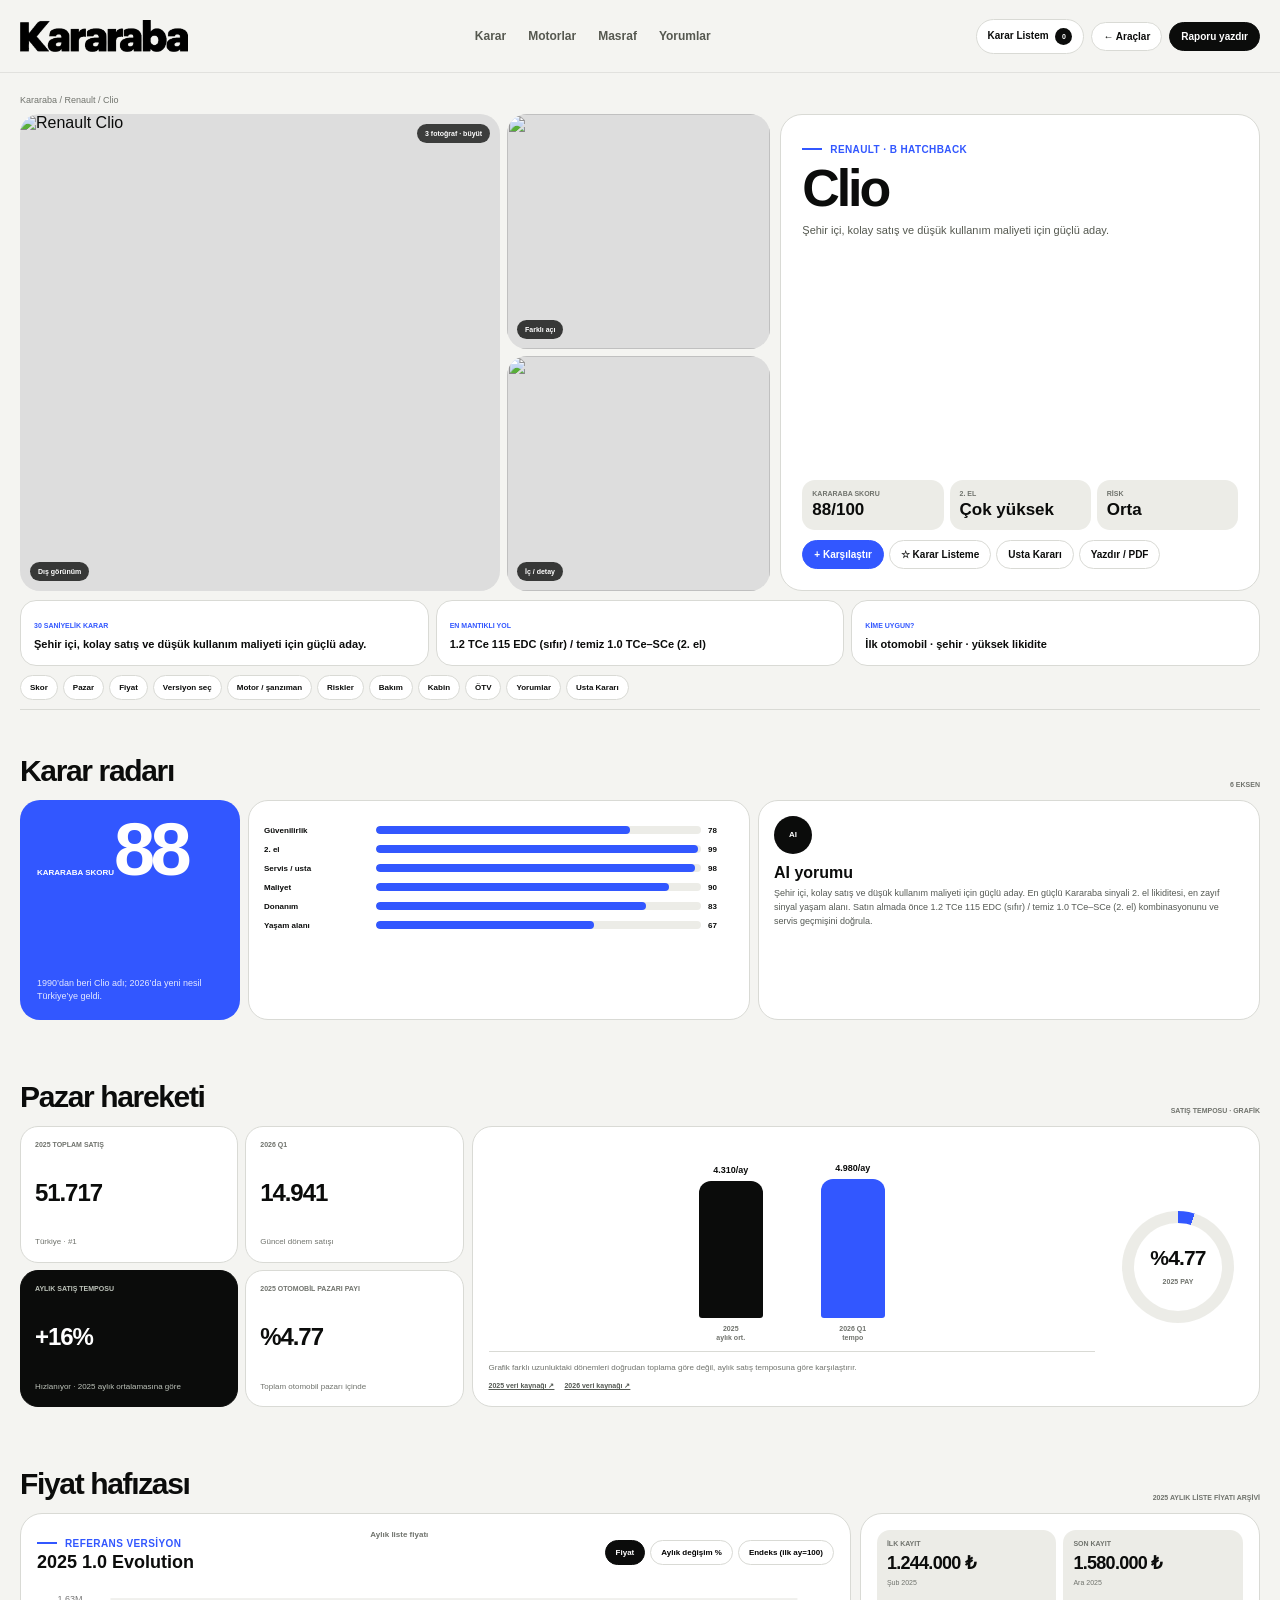
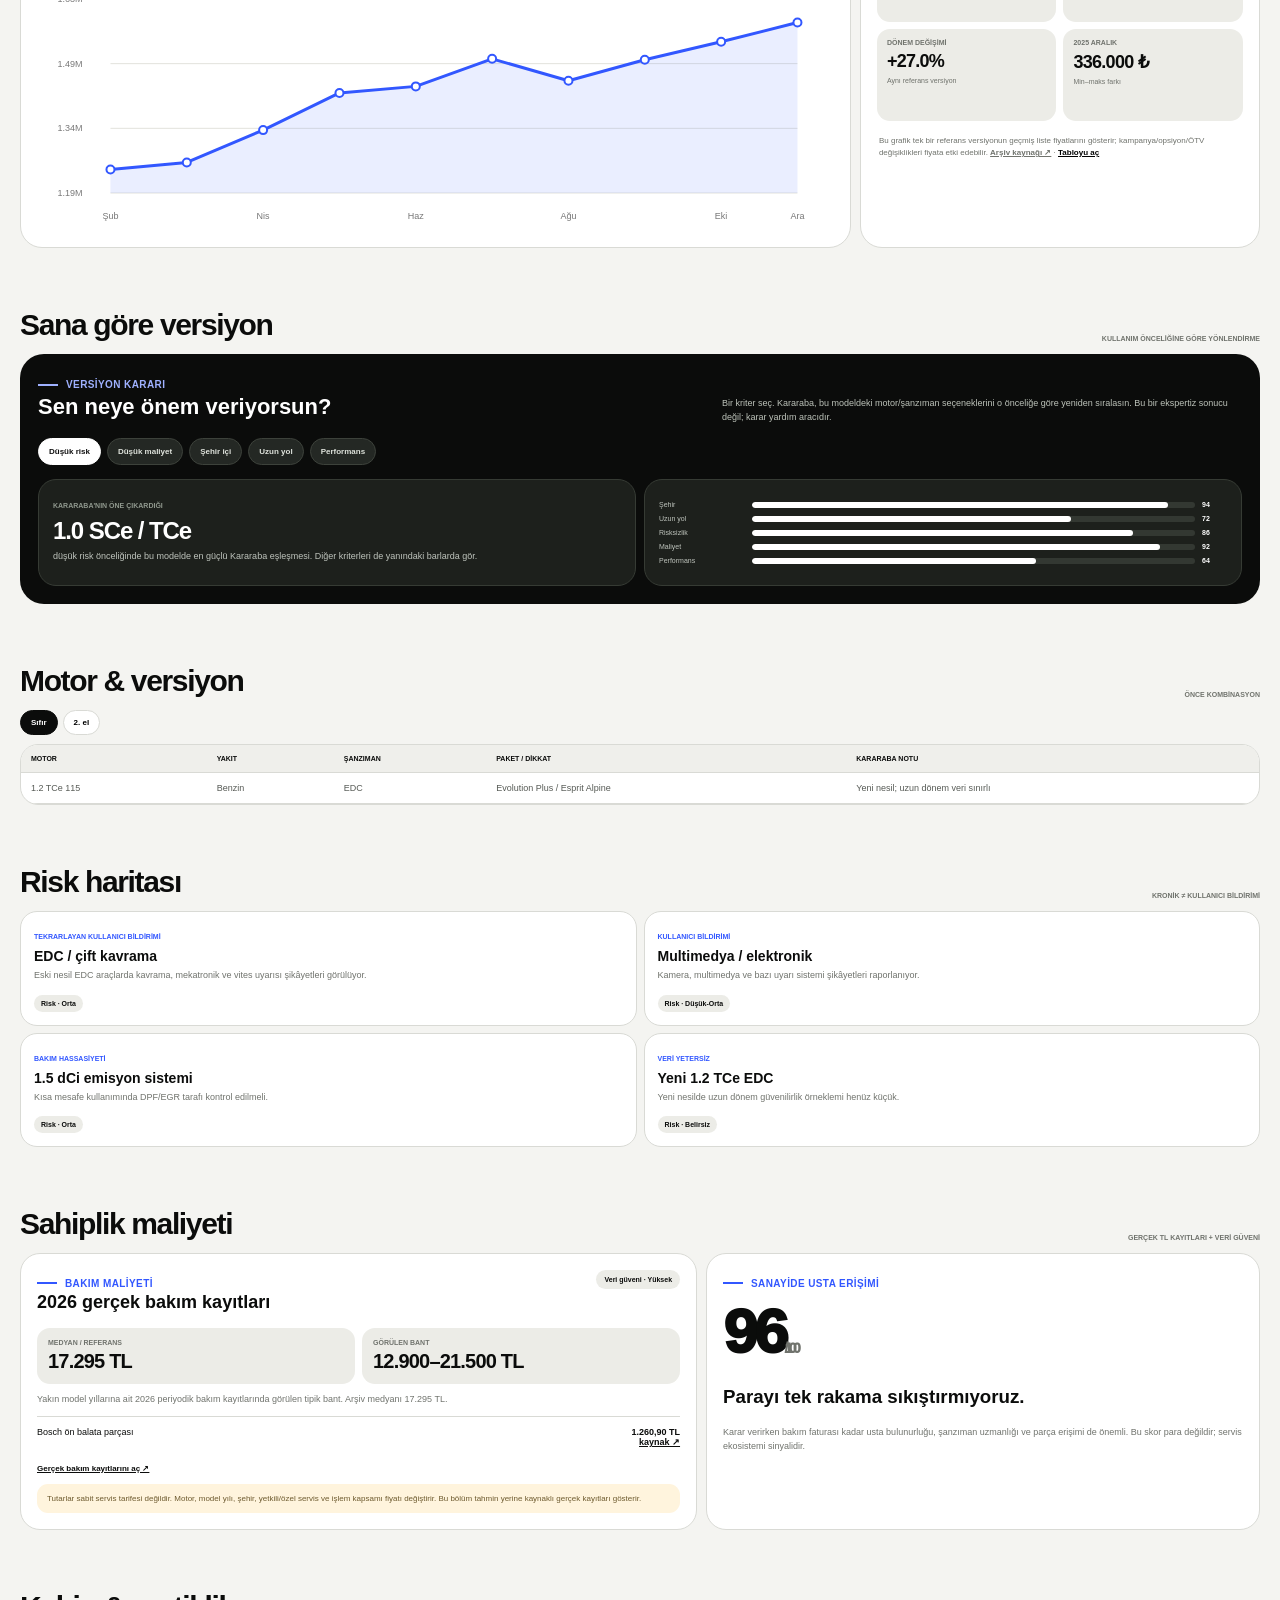
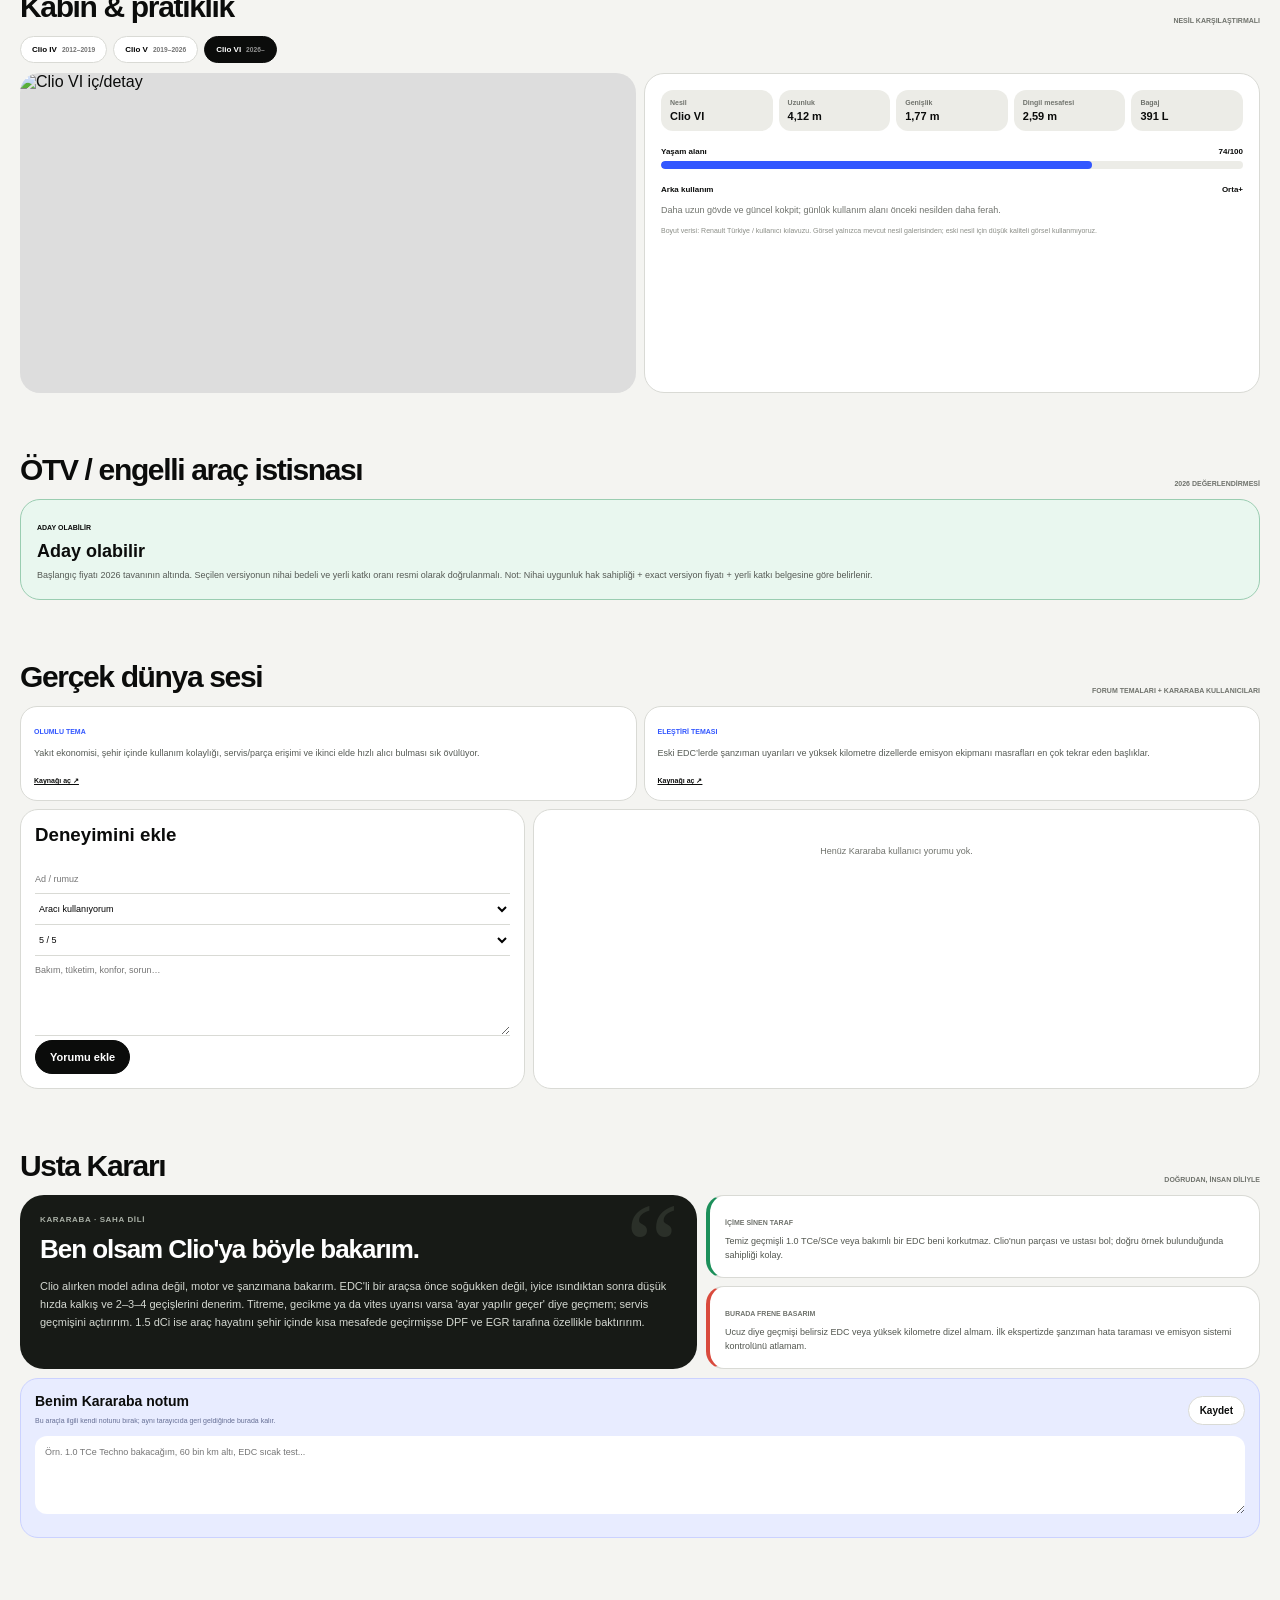
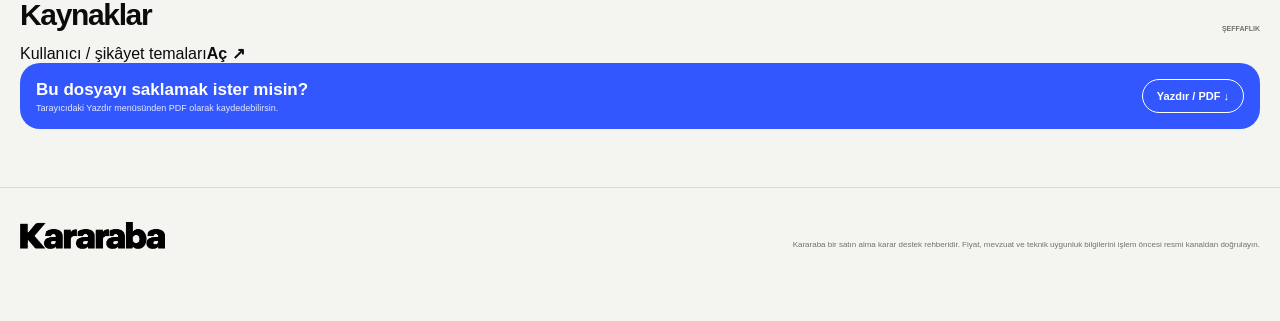
==== commit 9b22cf37: "Add files via upload" ====
--- a/models/renault-clio.html
+++ b/models/renault-clio.html
@@ -1,48 +1,1003 @@
-<!doctype html><html lang="tr"><head><meta charset="utf-8"><meta name="viewport" content="width=device-width,initial-scale=1"><title>Renault Clio — MOTORLAB</title><style>
-:root{--bg:#f6f5f0;--ink:#11120f;--muted:#777a72;--line:#d8d7d0;--card:#fff;--lime:#c9ff38;--blue:#315bff;--orange:#ff9f45;--dark:#171a16;--shadow:0 18px 50px rgba(16,17,15,.08);--r:24px}*{box-sizing:border-box}html{scroll-behavior:smooth}body{margin:0;background:var(--bg);color:var(--ink);font-family:Inter,-apple-system,BlinkMacSystemFont,"Segoe UI",sans-serif}a{color:inherit;text-decoration:none}button,input,select,textarea{font:inherit}.shell{width:min(1280px,calc(100% - 28px));margin:auto}header{position:sticky;top:0;z-index:80;background:rgba(246,245,240,.9);backdrop-filter:blur(18px);border-bottom:1px solid var(--line)}.nav{height:68px;display:flex;align-items:center;justify-content:space-between;gap:20px}.logo{display:flex;align-items:center;gap:10px;font-size:21px;font-weight:950;letter-spacing:-.045em}.mark{width:35px;height:35px;border-radius:12px;background:var(--ink);color:var(--lime);display:grid;place-items:center;font-size:11px}.navlinks{display:flex;gap:20px;font-size:12px;font-weight:800;color:var(--muted)}.navbtns{display:flex;gap:7px}.btn{border:1px solid var(--ink);background:transparent;border-radius:999px;padding:10px 14px;font-weight:850;cursor:pointer;transition:.18s}.btn:hover{transform:translateY(-1px)}.btn.dark{background:var(--ink);color:#fff}.btn.lime{background:var(--lime);color:var(--ink)}.small{padding:8px 11px;font-size:11px}.reveal{opacity:0;transform:translateY(18px);transition:.55s cubic-bezier(.2,.75,.2,1)}.reveal.in{opacity:1;transform:none}
-.hero{padding:32px 0 20px}.hero-grid{display:grid;grid-template-columns:.86fr 1.14fr;gap:14px}.hero-copy{background:var(--dark);color:#fff;border-radius:32px;padding:28px;min-height:500px;display:flex;flex-direction:column;justify-content:space-between}.tag{font-size:9px;font-weight:900;letter-spacing:.08em;text-transform:uppercase;color:var(--lime)}.hero h1{font-size:clamp(48px,6.4vw,88px);line-height:.91;letter-spacing:-.07em;margin:14px 0}.hero p{font-size:15px;line-height:1.55;color:#c7ccc5;max-width:580px}.askbar{margin-top:22px;background:#fff;border-radius:17px;padding:7px;display:flex;gap:7px}.askbar input{flex:1;border:0;outline:none;padding:10px;background:transparent}.hero-examples{display:flex;gap:6px;flex-wrap:wrap;margin-top:10px}.hero-examples button{border:1px solid #3a3f37;background:#242821;color:#e7e9e3;border-radius:999px;padding:7px 9px;font-size:10px}.value-strip{display:grid;grid-template-columns:repeat(3,1fr);gap:8px;margin-top:18px}.value-card{border:1px solid #373c34;border-radius:15px;padding:11px}.value-card b{display:block;font-size:11px}.value-card span{font-size:9px;color:#aeb5ac;line-height:1.4}.hero-visual{position:relative;border-radius:32px;overflow:hidden;min-height:500px;background:#ddd}.hero-visual img{width:100%;height:100%;object-fit:cover;transition:.7s}.hero-visual:hover img{transform:scale(1.025)}.hero-overlay{position:absolute;inset:0;background:linear-gradient(180deg,transparent 30%,rgba(10,12,9,.76))}.featured{position:absolute;left:20px;right:20px;bottom:18px;color:white;display:flex;justify-content:space-between;align-items:end}.featured h2{font-size:36px;margin:4px 0;letter-spacing:-.05em}.featured p{font-size:11px;margin:0}.feature-score{background:var(--lime);color:#111;border-radius:18px;padding:11px 15px;text-align:center}.feature-score strong{display:block;font-size:28px}.feature-score span{font-size:8px;font-weight:900}
-.section{padding:40px 0}.section-head{display:flex;justify-content:space-between;align-items:end;gap:20px;margin-bottom:16px}.section-head h2{font-size:38px;margin:0;letter-spacing:-.05em}.section-head p{max-width:560px;font-size:11px;line-height:1.55;color:var(--muted);margin:0}.finder{background:#fff;border:1px solid var(--line);border-radius:24px;padding:16px}.finder-grid{display:grid;grid-template-columns:1fr 160px 160px auto;gap:8px}.finder input,.finder select{border:1px solid var(--line);border-radius:13px;padding:12px;background:#fafaf7;outline:none}.car-grid{display:grid;grid-template-columns:repeat(3,1fr);gap:11px;margin-top:12px}.car-card{background:#fff;border:1px solid var(--line);border-radius:22px;overflow:hidden;transition:.22s}.car-card:hover{transform:translateY(-4px);box-shadow:var(--shadow)}.car-img{display:block;height:190px;overflow:hidden;background:#ddd}.car-img img{width:100%;height:100%;object-fit:cover;transition:.35s}.car-card:hover .car-img img{transform:scale(1.035)}.car-body{padding:14px}.car-top{display:flex;justify-content:space-between;gap:12px}.micro{font-size:8px;font-weight:900;color:var(--blue);text-transform:uppercase}.car-body h3{font-size:24px;margin:3px 0 6px;letter-spacing:-.04em}.car-body p{font-size:10px;color:var(--muted);line-height:1.45;min-height:44px}.metricline{display:grid;grid-template-columns:repeat(3,1fr);gap:5px;margin:10px 0}.mini{background:#f1f1ec;border-radius:10px;padding:7px}.mini span{display:block;font-size:7px;color:var(--muted);font-weight:800}.mini b{font-size:10px}.car-actions{display:flex;gap:5px}.car-actions>*{flex:1;text-align:center}.why{background:var(--blue);color:white;border-radius:30px;padding:26px;display:grid;grid-template-columns:.9fr 1.1fr;gap:22px}.why h2{font-size:45px;line-height:.95;letter-spacing:-.06em;margin:0}.why p{font-size:11px;line-height:1.6;color:#e5eaff}.why-list{display:grid;grid-template-columns:repeat(2,1fr);gap:7px}.why-item{background:rgba(255,255,255,.1);border:1px solid rgba(255,255,255,.18);border-radius:15px;padding:13px}.why-item b{display:block;font-size:12px}.why-item span{font-size:9px;color:#e6e9ff}
-.model-hero{padding:22px 0 14px}.crumb{font-size:9px;color:var(--muted);margin-bottom:9px}.model-top{display:grid;grid-template-columns:1.15fr .85fr;gap:10px}.gallery{display:grid;grid-template-columns:1.55fr .85fr;grid-template-rows:245px 245px;gap:7px}.g-main{grid-row:1/3}.g,.g-main{position:relative;overflow:hidden;border-radius:20px;background:#ddd}.g img,.g-main img{width:100%;height:100%;object-fit:cover;transition:.45s}.g:hover img,.g-main:hover img{transform:scale(1.025)}.glabel{position:absolute;left:9px;bottom:9px;background:rgba(16,17,15,.8);color:#fff;border-radius:999px;padding:6px 8px;font-size:7px;font-weight:900}.model-summary{background:var(--dark);color:#fff;border-radius:22px;padding:20px;display:flex;flex-direction:column;justify-content:space-between}.model-summary h1{font-size:50px;line-height:.92;letter-spacing:-.06em;margin:10px 0}.model-summary p{font-size:11px;line-height:1.55;color:#c4cbc2}.summary-kpis{display:grid;grid-template-columns:1fr 1fr;gap:6px}.summary-kpi{border:1px solid #363b34;border-radius:13px;padding:10px}.summary-kpi span{font-size:7px;color:#9da69c;font-weight:900}.summary-kpi strong{display:block;font-size:20px;margin-top:3px}.summary-actions{display:flex;gap:5px;flex-wrap:wrap;margin-top:10px}.model-summary .btn{color:#fff;border-color:#454b42}.model-summary .btn.lime{color:#111}.decision{display:grid;grid-template-columns:repeat(3,1fr);gap:7px;margin-top:9px}.decision-card{background:#fff;border:1px solid var(--line);border-radius:16px;padding:12px}.decision-card span{font-size:7px;font-weight:900;color:var(--blue)}.decision-card b{display:block;font-size:12px;margin-top:5px}.model-nav{display:flex;gap:5px;overflow:auto;padding:10px 0;position:sticky;top:68px;z-index:40;background:var(--bg);border-bottom:1px solid var(--line)}.model-nav a{white-space:nowrap;background:#fff;border:1px solid var(--line);border-radius:999px;padding:7px 9px;font-size:8px;font-weight:850}
-.content-section{padding:30px 0;scroll-margin-top:120px}.content-head{display:flex;justify-content:space-between;align-items:end;gap:15px;margin-bottom:12px}.content-head h2{font-size:29px;margin:0;letter-spacing:-.045em}.content-head span{font-size:7px;color:var(--muted);font-weight:900}.score-layout{display:grid;grid-template-columns:230px 1fr 1fr;gap:9px}.score-circle{background:var(--lime);border-radius:22px;padding:17px;min-height:220px;display:flex;flex-direction:column;justify-content:space-between}.score-circle strong{font-size:78px;line-height:.9;letter-spacing:-.07em}.score-circle span{font-size:8px;font-weight:900}.score-bars,.ai-card{background:#fff;border:1px solid var(--line);border-radius:20px;padding:15px}.barrow{display:grid;grid-template-columns:110px 1fr 26px;gap:7px;align-items:center;margin-bottom:9px}.barrow label{font-size:8px;font-weight:800}.bar{height:8px;background:#e2e1db;border-radius:999px;overflow:hidden}.bar i{display:block;height:100%;width:0;background:var(--blue);transition:width .85s cubic-bezier(.2,.8,.2,1)}.barrow b{font-size:8px}.ai-card{background:#e7ebff;border-color:#b7c2ff}.ai{width:39px;height:39px;border-radius:50%;background:var(--blue);color:#fff;display:grid;place-items:center;font-size:8px;font-weight:900}.ai-card h3{font-size:16px;margin:11px 0 5px}.ai-card p{font-size:10px;line-height:1.55;color:#414760}.tabs{display:flex;gap:5px;margin-bottom:9px}.tab{border:1px solid var(--line);background:#fff;border-radius:999px;padding:7px 10px;font-size:8px;font-weight:850;cursor:pointer}.tab.active{background:var(--ink);color:#fff}.pane{display:none}.pane.active{display:block}.tablewrap{overflow:auto;background:#fff;border:1px solid var(--line);border-radius:18px}.data{width:100%;border-collapse:collapse;min-width:630px}.data th,.data td{padding:10px;border-bottom:1px solid var(--line);text-align:left;font-size:9px;vertical-align:top}.data th{font-size:7px;text-transform:uppercase;background:#efeee8}.data td{color:#565b55}.issue-grid{display:grid;grid-template-columns:repeat(2,1fr);gap:7px}.issue{background:#fff;border:1px solid var(--line);border-radius:16px;padding:13px}.issue small{color:var(--blue);font-size:7px;font-weight:900}.issue h4{margin:5px 0;font-size:14px}.issue p{font-size:9px;line-height:1.5;color:var(--muted)}.risk{display:inline-block;background:#efeee8;border-radius:999px;padding:5px 7px;font-size:7px;font-weight:850}.ownership{display:grid;grid-template-columns:1fr 1fr;gap:9px}.cost-panel,.service-panel{background:#fff;border:1px solid var(--line);border-radius:20px;padding:16px}.cost-row{display:flex;justify-content:space-between;padding:8px 0;border-bottom:1px solid var(--line);font-size:9px}.cost-level{letter-spacing:2px}.service-score{font-size:60px;letter-spacing:-.06em;font-weight:950}.service-panel p{font-size:9px;line-height:1.5;color:var(--muted)}.space-grid{display:grid;grid-template-columns:1fr 1fr;gap:9px}.interior-photo{height:320px;border-radius:20px;overflow:hidden;background:#ddd}.interior-photo img{width:100%;height:100%;object-fit:cover}.space-card{background:#fff;border:1px solid var(--line);border-radius:20px;padding:16px}.space-top{display:grid;grid-template-columns:repeat(3,1fr);gap:5px}.space-stat{background:#f1f0ea;border-radius:10px;padding:8px}.space-stat span{font-size:7px;color:var(--muted);display:block}.space-stat b{font-size:11px}.space-meter{margin:13px 0}.space-meter div{display:flex;justify-content:space-between;font-size:8px;font-weight:800;margin-bottom:5px}.space-meter .bar i{background:var(--orange)}.tax{border:1px solid;border-radius:20px;padding:16px}.tax.candidate{background:#f3ffd6;border-color:#afc856}.tax.no{background:#fff0ec;border-color:#da897c}.tax h3{font-size:19px;margin:7px 0}.tax p{font-size:10px;line-height:1.5;color:#565950}.tax small{font-size:7px;font-weight:900}.forum{display:grid;grid-template-columns:1fr 1fr;gap:7px}.forum-card{background:#fff;border:1px solid var(--line);border-radius:16px;padding:13px}.forum-card small{color:var(--blue);font-size:7px;font-weight:900}.forum-card p{font-size:10px;line-height:1.5;color:#555b54}.forum-card a{font-size:7px;font-weight:900;text-decoration:underline}.comments-layout{display:grid;grid-template-columns:.8fr 1.2fr;gap:9px}.comment-form,.comments{background:#fff;border:1px solid var(--line);border-radius:18px;padding:14px}.comment-form input,.comment-form textarea,.comment-form select{width:100%;border:0;border-bottom:1px solid var(--line);padding:9px 0;background:transparent;outline:none}.comment-form textarea{min-height:80px}.comment{padding:10px 0;border-bottom:1px solid var(--line)}.comment-head{display:flex;justify-content:space-between;font-size:7px;font-weight:900}.comment p{font-size:9px;line-height:1.5;color:var(--muted)}.empty{font-size:9px;color:var(--muted);padding:22px;text-align:center}.master{background:var(--dark);color:#fff;border-radius:22px;padding:18px}.master p{font-size:10px;color:#bdc5bc}.masterbox{display:flex;gap:6px}.masterbox input{flex:1;background:#272b25;border:1px solid #41463e;color:#fff;border-radius:999px;padding:10px 12px;outline:none}.master-answer{display:none;margin-top:11px;background:#242820;border-radius:14px;padding:12px;font-size:9px;line-height:1.55}.master-answer.show{display:block}.source{display:flex;justify-content:space-between;gap:12px;border-bottom:1px solid var(--line);padding:9px 0;font-size:9px}.pdfband{margin-top:12px;background:var(--blue);color:#fff;border-radius:20px;padding:16px;display:flex;justify-content:space-between;align-items:center}.pdfband p{font-size:9px;color:#dbe1ff}.pdfband .btn{color:#fff;border-color:#fff}.comparebar{position:fixed;left:50%;bottom:12px;transform:translateX(-50%);z-index:120;width:min(850px,calc(100% - 22px));display:none;justify-content:space-between;align-items:center;background:var(--dark);color:#fff;border-radius:999px;padding:8px 9px 8px 14px}.comparebar.show{display:flex}.compareitems{display:flex;gap:5px;overflow:auto;font-size:8px}.compareitem{background:#2c312a;padding:7px 8px;border-radius:999px;white-space:nowrap}.modalback{position:fixed;inset:0;background:rgba(15,16,14,.72);display:none;align-items:center;justify-content:center;z-index:200;padding:15px}.modalback.show{display:flex}.modal{background:var(--bg);border-radius:22px;width:min(850px,100%);max-height:85vh;overflow:auto;padding:18px}.modal table{width:100%;border-collapse:collapse}.modal th,.modal td{padding:9px;border-bottom:1px solid var(--line);font-size:9px;text-align:left}footer{padding:34px 0 70px;border-top:1px solid var(--line);font-size:8px;color:var(--muted)}
-@media(max-width:980px){.navlinks{display:none}.hero-grid,.model-top,.score-layout,.space-grid{grid-template-columns:1fr}.car-grid{grid-template-columns:repeat(2,1fr)}.hero-copy{min-height:360px}.gallery{grid-template-rows:210px 210px}.ownership,.comments-layout{grid-template-columns:1fr}.why{grid-template-columns:1fr}.finder-grid{grid-template-columns:1fr 1fr}.finder-grid input{grid-column:1/-1}}
-@media(max-width:620px){.shell{width:min(100% - 18px,1280px)}.navbtns .ghost{display:none}.hero-grid{grid-template-columns:1fr}.hero-copy{padding:20px}.hero h1{font-size:49px}.hero-visual{min-height:330px}.value-strip,.car-grid,.why-list,.decision,.issue-grid,.forum{grid-template-columns:1fr}.section-head{align-items:start;flex-direction:column}.finder-grid{grid-template-columns:1fr}.gallery{grid-template-columns:1fr;grid-template-rows:300px}.g-main{grid-row:auto}.g{display:none}.model-summary h1{font-size:42px}.score-circle{min-height:170px}.barrow{grid-template-columns:95px 1fr 24px}.space-top{grid-template-columns:1fr 1fr}.masterbox{flex-direction:column}.pdfband{align-items:start;flex-direction:column}}
-</style></head><body>
-<header><div class="shell nav"><a class="logo" href="../index.html"><span class="mark">ML</span>MOTORLAB</a><nav class="navlinks"><a href="#score">Karar</a><a href="#engines">Motorlar</a><a href="#ownership">Maliyet</a><a href="#voices">Yorumlar</a></nav><div class="navbtns"><a class="btn ghost small" href="../index.html">← Araçlar</a><a class="btn dark small" href="../reports/renault-clio.pdf" download>PDF ↓</a></div></div></header>
-<main><section class="model-hero"><div class="shell"><div class="crumb">MOTORLAB / Renault / Clio</div><div class="model-top">
-<div class="gallery reveal"><div class="g-main"><img src="https://cdn.group.renault.com/ren/master/renault-new-cars/product-plans/rb3b1/my26/overview/renault-rb3b1-my26-overview-001-mobile.jpg.ximg.small.webp/d8c15670a6.webp" alt="Clio"><span class="glabel">DIŞ GÖRÜNÜM</span></div><div class="g"><img src="https://cdn.group.renault.com/ren/master/renault-new-cars/product-plans/rb3b1/reveal/overview/renault-rb3b1-overview-007-mobile.jpg.ximg.small.webp/45602f8eb4.webp" alt=""><span class="glabel">FARKLI AÇI</span></div><div class="g"><img src="https://cdn.group.renault.com/ren/master/renault-new-cars/product-plans/rb3b1/my26/overview/renault-rb3b1-my26-overview-008-01-mobile.jpg.ximg.small.webp/94ce512f8b.webp" alt=""><span class="glabel">İÇ / DETAY</span></div></div>
-<aside class="model-summary reveal"><div><span class="tag">Renault · B Hatchback</span><h1>Clio</h1><p>Şehir içi, kolay satış ve düşük kullanım maliyeti için güçlü aday.</p></div><div><div class="summary-kpis"><div class="summary-kpi"><span>MOTORLAB</span><strong>88/100</strong></div><div class="summary-kpi"><span>2. EL</span><strong>Çok yüksek</strong></div></div><div class="summary-actions"><button class="btn lime small" data-compare="renault-clio" onclick="toggleCompare('renault-clio')">+ Karşılaştır</button><a class="btn small" href="#master">Ustama Sor</a><a class="btn small" href="../reports/renault-clio.pdf" download>PDF</a></div></div></aside></div>
-<div class="decision reveal"><div class="decision-card"><span>30 SANİYELİK CEVAP</span><b>Şehir içi, kolay satış ve düşük kullanım maliyeti için güçlü aday.</b></div><div class="decision-card"><span>EN MANTIKLI YOL</span><b>1.2 TCe 115 EDC (sıfır) / temiz 1.0 TCe–SCe (2. el)</b></div><div class="decision-card"><span>KİME UYGUN?</span><b>İlk otomobil · şehir · yüksek likidite</b></div></div>
-<div class="model-nav"><a href="#score">Puan</a><a href="#engines">Motorlar</a><a href="#issues">Riskler</a><a href="#ownership">Bakım</a><a href="#space">Kabin</a><a href="#tax">ÖTV</a><a href="#voices">Yorumlar</a><a href="#master">Ustama Sor</a></div></div></section>
-<div class="shell">
-<section class="content-section reveal" id="score"><div class="content-head"><h2>Puan anatomisi</h2><span>6 EKSEN</span></div><div class="score-layout"><div class="score-circle"><span>MOTORLAB INDEX</span><strong>88</strong><p style="font-size:9px">1990’dan beri Clio adı; 2026’da yeni nesil Türkiye’ye geldi.</p></div><div class="score-bars"><div class="barrow"><label>Güvenilirlik</label><div class="bar"><i data-w="78"></i></div><b>78</b></div><div class="barrow"><label>2. el likiditesi</label><div class="bar"><i data-w="99"></i></div><b>99</b></div><div class="barrow"><label>Servis / usta</label><div class="bar"><i data-w="98"></i></div><b>98</b></div><div class="barrow"><label>Maliyet avantajı</label><div class="bar"><i data-w="90"></i></div><b>90</b></div><div class="barrow"><label>Donanım / değer</label><div class="bar"><i data-w="83"></i></div><b>83</b></div><div class="barrow"><label>Yaşam alanı</label><div class="bar"><i data-w="67"></i></div><b>67</b></div></div><div class="ai-card"><div class="ai">AI</div><h3>AI Yorumu</h3><p>Şehir içi, kolay satış ve düşük kullanım maliyeti için güçlü aday. En güçlü MOTORLAB sinyali 2. el likiditesi, en zayıf sinyal yaşam alanı. Satın almada önce 1.2 TCe 115 EDC (sıfır) / temiz 1.0 TCe–SCe (2. el) kombinasyonunu ve servis geçmişini doğrula.</p></div></div></section>
-<section class="content-section reveal" id="engines"><div class="content-head"><h2>Motor & versiyon</h2><span>ÖNCE KOMBİNASYON</span></div><div class="tabs"><button class="tab active" onclick="showPane('new',this)">Sıfır</button><button class="tab" onclick="showPane('used',this)">2. El</button></div><div class="pane active" id="new"><div class="tablewrap"><table class="data"><thead><tr><th>Motor</th><th>Yakıt</th><th>Şanzıman</th><th>Paket / dikkat</th><th>MOTORLAB notu</th></tr></thead><tbody><tr><td>1.2 TCe 115</td><td>Benzin</td><td>EDC</td><td>Evolution Plus / Esprit Alpine</td><td>Yeni nesil; uzun dönem veri sınırlı</td></tr></tbody></table></div></div><div class="pane" id="used"><div class="tablewrap"><table class="data"><thead><tr><th>Motor</th><th>Yakıt</th><th>Şanzıman</th><th>Paket / dikkat</th><th>MOTORLAB notu</th></tr></thead><tbody><tr><td>0.9 TCe</td><td>Benzin turbo</td><td>Manuel</td><td>Bakım ve ateşleme geçmişi</td><td>Düşük-Orta</td></tr><tr><td>1.0 SCe / TCe</td><td>Benzin</td><td>Manuel / otomatik</td><td>Şehir kullanımı için yaygın seçenek</td><td>Düşük-Orta</td></tr><tr><td>1.3 TCe 130</td><td>Benzin turbo</td><td>EDC</td><td>Kavrama ve düşük hız davranışı</td><td>Orta</td></tr><tr><td>1.5 dCi</td><td>Dizel</td><td>Manuel / EDC</td><td>DPF–EGR–enjektör–turbo kontrolü</td><td>Orta</td></tr></tbody></table></div></div></section>
-<section class="content-section" id="issues"><div class="content-head reveal"><h2>Risk haritası</h2><span>ETİKETLİ KAYNAK AYRIMI</span></div><div class="issue-grid"><article class="issue reveal"><small>Tekrarlayan kullanıcı bildirimi</small><h4>EDC / çift kavrama</h4><p>Eski nesil EDC araçlarda kavrama, mekatronik ve vites uyarısı şikâyetleri görülüyor.</p><span class="risk">Orta</span></article><article class="issue reveal"><small>Kullanıcı bildirimi</small><h4>Multimedya / elektronik</h4><p>Kamera, multimedya ve bazı uyarı sistemi şikâyetleri raporlanıyor.</p><span class="risk">Düşük-Orta</span></article><article class="issue reveal"><small>Bakım hassasiyeti</small><h4>1.5 dCi emisyon sistemi</h4><p>Kısa mesafe kullanımında DPF/EGR tarafı kontrol edilmeli.</p><span class="risk">Orta</span></article><article class="issue reveal"><small>Veri yetersiz</small><h4>Yeni 1.2 TCe EDC</h4><p>Yeni nesilde uzun dönem güvenilirlik örneklemi henüz küçük.</p><span class="risk">Belirsiz</span></article></div></section>
-<section class="content-section reveal" id="ownership"><div class="content-head"><h2>Sahiplik maliyeti</h2><span>PARÇA + USTA</span></div><div class="ownership"><div class="cost-panel"><h3>Göreli parça maliyeti</h3><div class="cost-row"><span>Periyodik sarf</span><b class="cost-level">₺₺</b></div><div class="cost-row"><span>Fren / yürüyen</span><b class="cost-level">₺₺</b></div><div class="cost-row"><span>Turbo / enjektör</span><b class="cost-level">₺₺₺₺</b></div><div class="cost-row"><span>EDC</span><b class="cost-level">₺₺₺₺₺</b></div><p style="font-size:8px;color:var(--muted)">₺ gerçek fiyat değil, göreli maliyet göstergesidir.</p></div><div class="service-panel"><span class="micro">SANAYİDE USTA ERİŞİMİ</span><div class="service-score">96<small>/100</small></div><h3>Düşük–Orta sahiplik maliyeti</h3><p>Özel servis yaygınlığı, motor/şanzıman uzmanlığı ve parça bulunabilirliği birlikte değerlendirilir.</p></div></div></section>
-<section class="content-section reveal" id="space"><div class="content-head"><h2>Kabin & pratiklik</h2><span>GERÇEK GÖRSEL + ANLAMLI ÖLÇÜ</span></div><div class="space-grid"><div class="interior-photo"><img src="https://cdn.group.renault.com/ren/master/renault-new-cars/product-plans/rb3b1/my26/overview/renault-rb3b1-my26-overview-008-01-mobile.jpg.ximg.small.webp/94ce512f8b.webp" alt="İç/detay"></div><div class="space-card"><div class="space-top"><div class="space-stat"><span>Gövde</span><b>Hatchback</b></div><div class="space-stat"><span>Uzunluk</span><b>4,12 m</b></div><div class="space-stat"><span>Bagaj</span><b>391 L’ye kadar</b></div></div><div class="space-meter"><div><span>Yaşam alanı</span><b>67/100</b></div><div class="bar"><i data-w="67"></i></div></div><div class="space-meter"><div><span>Arka kullanım</span><b>Kompakt</b></div></div></div></div></section>
-<section class="content-section reveal" id="tax"><div class="content-head"><h2>ÖTV / engelli araç istisnası</h2><span>2026 · 2.873.900 TL + %40 YERLİ KATKI</span></div><div class="tax candidate"><small>ADAY OLABILIR</small><h3>Aday olabilir</h3><p>Başlangıç fiyatı 2026 tavanının altında. Seçilen versiyonun nihai bedeli ve yerli katkı oranı resmi olarak doğrulanmalı.</p><p><b>Not:</b> Nihai uygunluk hak sahipliği + exact versiyon fiyatı + yerli katkı belgesine göre belirlenir.</p></div></section>
-<section class="content-section" id="voices"><div class="content-head reveal"><h2>Gerçek dünya sesi</h2><span>FORUM + MOTORLAB KULLANICILARI</span></div><div class="forum"><article class="forum-card reveal"><small>OLUMLU TEMA</small><p>Yakıt ekonomisi, şehir içinde kullanım kolaylığı, servis/parça erişimi ve ikinci elde hızlı alıcı bulması sık övülüyor.</p><a href="https://www.sikayetvar.com/renault/clio/edc" target="_blank">Kaynağı aç ↗</a></article><article class="forum-card reveal"><small>ELEŞTİRİ TEMASI</small><p>Eski EDC’lerde şanzıman uyarıları ve yüksek kilometre dizellerde emisyon ekipmanı masrafları en çok tekrar eden başlıklar.</p><a href="https://www.sikayetvar.com/renault/clio/edc" target="_blank">Kaynağı aç ↗</a></article></div><div class="comments-layout reveal" style="margin-top:9px"><form class="comment-form" onsubmit="return addComment(event)"><h3>Deneyimini ekle</h3><input id="cname" required placeholder="Ad / rumuz"><select id="cown"><option>Aracı kullanıyorum</option><option>Daha önce kullandım</option><option>Satın almayı düşünüyorum</option></select><select id="crate"><option value="5">5 / 5</option><option value="4">4 / 5</option><option value="3">3 / 5</option><option value="2">2 / 5</option><option value="1">1 / 5</option></select><textarea id="ctext" required placeholder="Bakım, tüketim, konfor, sorun…"></textarea><button class="btn dark">Yorumu ekle</button></form><div class="comments" id="comments"></div></div></section>
-<section class="content-section reveal" id="master"><div class="content-head"><h2>Ustama Sor</h2><span>MODEL DOSYASINDAN CEVAP</span></div><div class="master"><h3>Bu araçta ilk neye baktırmalıyım?</h3><p>Kısa sorun; modelin kayıtlı risklerinden cevap üretir.</p><div class="masterbox"><input id="masterQuestion" placeholder="Örn. DSG alırken neye dikkat etmeliyim?"><button class="btn lime" onclick="askMaster()">Sor →</button></div><div class="master-answer" id="masterAnswer"></div></div></section>
-<section class="content-section reveal"><div class="content-head"><h2>Kaynak & rapor</h2><span>ŞEFFAFLIK</span></div><a class="source" href="https://www.sikayetvar.com/renault/clio/edc" target="_blank"><span>Kullanıcı / şikâyet temaları</span><b>Aç ↗</b></a><div class="pdfband"><div><h3>Detaylı PDF</h3><p>Motorlar, riskler ve kontrol listesi.</p></div><a class="btn" href="../reports/renault-clio.pdf" download>PDF indir ↓</a></div></section></div></main>
-<footer><div class="shell">MOTORLAB · Renault Clio · Güncel fiyat ve mevzuatı işlem öncesi resmi kaynaktan doğrula.</div></footer>
-<div class="comparebar" id="comparebar"><div class="compareitems" id="compareitems"></div><button class="btn lime small" onclick="openCompare()">Karşılaştır</button></div><div class="modalback" id="compareModal" onclick="if(event.target===this)closeCompare()"><div class="modal"><div style="display:flex;justify-content:space-between"><h2>Karşılaştırma</h2><button class="btn small" onclick="closeCompare()">Kapat</button></div><table id="compareTable"></table></div></div>
+<!DOCTYPE html>
+
+<html lang="tr"><head><meta charset="utf-8"/><meta content="width=device-width,initial-scale=1" name="viewport"/>
+<title>Renault Clio — Kararaba</title>
+<meta content="Renault Clio motor, şanzıman, risk, bakım maliyeti ve kullanıcı görüşleri." name="description"/>
+<style>
+:root{
+  --bg:#f4f4f1; --paper:#ffffff; --ink:#0b0c0b; --muted:#70736d; --line:#d9dad5;
+  --soft:#ecece7; --blue:#3257ff; --blue-soft:#e8ecff; --green:#1c8f5a; --green-soft:#e9f7ef;
+  --red:#d94a3d; --red-soft:#fff0ed; --amber:#a66a00; --amber-soft:#fff7df;
+  --shadow:0 22px 70px rgba(12,13,12,.09);
+}
+*{box-sizing:border-box}
+html{scroll-behavior:smooth}
+body{margin:0;background:var(--bg);color:var(--ink);font-family:Inter,-apple-system,BlinkMacSystemFont,"Segoe UI",Arial,sans-serif;-webkit-font-smoothing:antialiased}
+a{text-decoration:none;color:inherit}
+button,input,select,textarea{font:inherit}
+img{display:block;max-width:100%}
+.wrap{width:min(1240px,calc(100% - 28px));margin:auto}
+.site-header{position:sticky;top:0;z-index:90;background:rgba(244,244,241,.9);backdrop-filter:blur(18px);border-bottom:1px solid rgba(11,12,11,.08)}
+.nav{height:72px;display:flex;align-items:center;justify-content:space-between;gap:24px}
+.brand{display:flex;align-items:center;min-width:190px}
+.brand img{width:168px;height:auto}
+.navlinks{display:flex;align-items:center;gap:22px;color:#555850;font-size:12px;font-weight:750}
+.navlinks a{position:relative}
+.navlinks a:after{content:"";position:absolute;left:0;right:100%;bottom:-7px;height:1px;background:var(--ink);transition:.22s}
+.navlinks a:hover:after{right:0}
+.nav-actions{display:flex;gap:7px;align-items:center}
+.btn{border:1px solid var(--ink);background:transparent;color:var(--ink);border-radius:999px;padding:10px 14px;font-size:11px;font-weight:800;cursor:pointer;transition:.18s ease;white-space:nowrap}
+.btn:hover{transform:translateY(-1px);box-shadow:0 5px 18px rgba(0,0,0,.08)}
+.btn.dark{background:var(--ink);color:white}
+.btn.blue{background:var(--blue);border-color:var(--blue);color:#fff}
+.btn.soft{border-color:var(--line);background:var(--paper)}
+.btn.sm{padding:8px 11px;font-size:10px}
+.reveal{opacity:0;transform:translateY(16px);transition:opacity .55s ease,transform .55s cubic-bezier(.2,.8,.2,1)}
+.reveal.in{opacity:1;transform:none}
+
+/* HOME */
+.home-hero{padding:34px 0 22px}
+.hero-layout{display:grid;grid-template-columns:.92fr 1.08fr;gap:12px}
+.hero-copy{background:var(--paper);border:1px solid var(--line);border-radius:28px;padding:30px;min-height:530px;display:flex;flex-direction:column;justify-content:space-between}
+.kicker{display:inline-flex;align-items:center;gap:8px;font-size:10px;font-weight:850;letter-spacing:.04em;text-transform:uppercase;color:var(--blue)}
+.kicker:before{content:"";width:20px;height:2px;background:currentColor}
+.hero-copy h1{font-size:clamp(50px,6vw,84px);line-height:.91;letter-spacing:-.07em;margin:18px 0 18px;max-width:720px}
+.hero-copy .lead{font-size:16px;line-height:1.55;color:#494c47;max-width:620px;margin:0}
+.decision-search{display:grid;grid-template-columns:1fr auto;gap:7px;background:var(--soft);border-radius:17px;padding:7px;margin-top:24px}
+.decision-search input{border:0;background:transparent;outline:none;padding:12px 13px;font-size:13px;min-width:0}
+.quick-chips{display:flex;gap:6px;flex-wrap:wrap;margin-top:10px}
+.quick-chip{border:1px solid var(--line);background:white;border-radius:999px;padding:7px 9px;font-size:9px;font-weight:750;cursor:pointer}
+.hero-promises{display:grid;grid-template-columns:repeat(3,1fr);gap:7px;margin-top:26px}
+.promise{border-top:1px solid var(--line);padding-top:13px}
+.promise b{display:block;font-size:11px;margin-bottom:4px}
+.promise span{font-size:9px;line-height:1.45;color:var(--muted)}
+.hero-stage{position:relative;border-radius:28px;overflow:hidden;background:#111;min-height:530px}
+.hero-slide{position:absolute;inset:0;opacity:0;transition:opacity .7s ease}
+.hero-slide.active{opacity:1}
+.hero-slide img{width:100%;height:100%;object-fit:cover}
+.hero-shade{position:absolute;inset:0;background:linear-gradient(180deg,rgba(0,0,0,.04) 20%,rgba(0,0,0,.76) 100%)}
+.hero-meta{position:absolute;left:22px;right:22px;bottom:20px;color:white;display:grid;grid-template-columns:1fr auto;gap:16px;align-items:end}
+.hero-meta .label{font-size:9px;font-weight:850;letter-spacing:.05em;text-transform:uppercase;color:#d7d9d5}
+.hero-meta h2{font-size:40px;letter-spacing:-.055em;margin:4px 0}
+.hero-meta p{font-size:11px;line-height:1.45;color:#e2e4e0;margin:0;max-width:520px}
+.score-pill{background:white;color:var(--ink);min-width:105px;border-radius:18px;padding:12px 14px;text-align:center}
+.score-pill strong{font-size:28px;display:block;letter-spacing:-.04em}
+.score-pill span{font-size:8px;font-weight:850;color:var(--muted)}
+.hero-dots{position:absolute;top:16px;right:16px;display:flex;gap:5px}
+.hero-dot{width:7px;height:7px;border-radius:50%;background:rgba(255,255,255,.45);border:0;padding:0;cursor:pointer}
+.hero-dot.active{background:white;transform:scale(1.2)}
+
+.signal-strip{padding:4px 0 18px}
+.signal-grid{display:grid;grid-template-columns:repeat(4,1fr);gap:8px}
+.signal{background:var(--paper);border:1px solid var(--line);border-radius:18px;padding:15px;display:flex;align-items:flex-start;gap:11px}
+.signal-num{font-size:11px;font-weight:900;color:var(--blue)}
+.signal b{font-size:11px;display:block;margin-bottom:3px}
+.signal p{font-size:9px;line-height:1.45;color:var(--muted);margin:0}
+
+.section{padding:42px 0}
+.section-head{display:flex;justify-content:space-between;align-items:end;gap:22px;margin-bottom:16px}
+.section-head h2{font-size:38px;line-height:1;letter-spacing:-.05em;margin:4px 0 0}
+.section-head p{max-width:560px;font-size:11px;line-height:1.55;color:var(--muted);margin:0}
+.findbar{display:grid;grid-template-columns:1fr 160px 160px auto;gap:7px;background:var(--paper);border:1px solid var(--line);border-radius:20px;padding:10px}
+.findbar input,.findbar select{border:0;background:var(--soft);border-radius:12px;padding:12px 13px;outline:none;font-size:11px}
+.cars-grid{display:grid;grid-template-columns:repeat(3,1fr);gap:10px;margin-top:12px}
+.car-card{background:var(--paper);border:1px solid var(--line);border-radius:22px;overflow:hidden;transition:.22s ease}
+.car-card:hover{transform:translateY(-4px);box-shadow:var(--shadow)}
+.car-photo{height:205px;position:relative;overflow:hidden;background:#ddd}
+.car-photo img{width:100%;height:100%;object-fit:cover;transition:.45s ease}
+.car-card:hover .car-photo img{transform:scale(1.025)}
+.card-score{position:absolute;right:10px;top:10px;background:rgba(255,255,255,.94);border-radius:12px;padding:8px 9px;text-align:center;backdrop-filter:blur(6px)}
+.card-score strong{font-size:18px;display:block}
+.card-score span{font-size:7px;font-weight:850;color:var(--muted)}
+.car-body{padding:14px}
+.car-eyebrow{font-size:8px;color:var(--muted);font-weight:800;text-transform:uppercase}
+.car-body h3{font-size:26px;letter-spacing:-.045em;margin:4px 0 6px}
+.car-verdict{font-size:10px;line-height:1.5;color:#555950;min-height:45px;margin:0}
+.card-signals{display:grid;grid-template-columns:repeat(3,1fr);gap:5px;margin:11px 0}
+.card-signal{background:var(--soft);border-radius:10px;padding:7px}
+.card-signal span{display:block;font-size:7px;color:var(--muted);font-weight:800;margin-bottom:2px}
+.card-signal b{font-size:9px;line-height:1.25}
+.card-actions{display:flex;gap:5px}
+.card-actions>*{flex:1;text-align:center}
+
+.how{display:grid;grid-template-columns:.88fr 1.12fr;gap:10px}
+.how-intro{background:var(--ink);color:white;border-radius:24px;padding:24px}
+.how-intro h2{font-size:40px;line-height:.95;letter-spacing:-.055em;margin:10px 0 18px}
+.how-intro p{font-size:11px;line-height:1.55;color:#bfc4bd}
+.how-list{display:grid;grid-template-columns:1fr 1fr;gap:8px}
+.how-card{background:var(--paper);border:1px solid var(--line);border-radius:20px;padding:18px;min-height:150px}
+.how-card .n{font-size:9px;color:var(--blue);font-weight:900}
+.how-card h3{font-size:17px;margin:24px 0 6px}
+.how-card p{font-size:9px;line-height:1.5;color:var(--muted);margin:0}
+
+/* MODEL */
+.model-hero{padding:22px 0 14px}
+.crumb{font-size:9px;color:var(--muted);margin-bottom:9px}
+.model-grid{display:grid;grid-template-columns:1.22fr .78fr;gap:10px}
+.gallery{display:grid;grid-template-columns:1.55fr .85fr;grid-template-rows:235px 235px;gap:7px}
+.g-main{grid-row:1/3}
+.g-main,.g{position:relative;overflow:hidden;border-radius:20px;background:#ddd}
+.g-main img,.g img{width:100%;height:100%;object-fit:cover;transition:.5s ease}
+.g-main:hover img,.g:hover img{transform:scale(1.025)}
+.g-label{position:absolute;left:10px;bottom:10px;background:rgba(10,11,10,.78);color:white;padding:6px 8px;border-radius:999px;font-size:7px;font-weight:850}
+.model-panel{background:var(--paper);border:1px solid var(--line);border-radius:22px;padding:21px;display:flex;flex-direction:column;justify-content:space-between}
+.model-panel h1{font-size:52px;line-height:.92;letter-spacing:-.06em;margin:10px 0}
+.model-panel .verdict{font-size:11px;line-height:1.55;color:#555950;margin:0}
+.model-kpis{display:grid;grid-template-columns:repeat(3,1fr);gap:6px;margin-top:18px}
+.model-kpi{background:var(--soft);border-radius:13px;padding:10px}
+.model-kpi span{display:block;font-size:7px;color:var(--muted);font-weight:850;text-transform:uppercase}
+.model-kpi b{display:block;font-size:17px;margin-top:3px}
+.model-actions{display:flex;gap:5px;margin-top:10px;flex-wrap:wrap}
+.decision-row{display:grid;grid-template-columns:repeat(3,1fr);gap:7px;margin-top:9px}
+.decision-card{background:var(--paper);border:1px solid var(--line);border-radius:16px;padding:13px}
+.decision-card span{font-size:7px;color:var(--blue);font-weight:900;text-transform:uppercase}
+.decision-card b{display:block;font-size:11px;line-height:1.35;margin-top:5px}
+.subnav{display:flex;gap:5px;overflow:auto;position:sticky;top:72px;z-index:60;padding:9px 0;background:var(--bg);border-bottom:1px solid var(--line)}
+.subnav a{white-space:nowrap;border:1px solid var(--line);background:var(--paper);border-radius:999px;padding:7px 9px;font-size:8px;font-weight:800}
+.content-section{padding:30px 0;scroll-margin-top:118px}
+.content-head{display:flex;justify-content:space-between;align-items:end;gap:16px;margin-bottom:12px}
+.content-head h2{font-size:30px;letter-spacing:-.045em;margin:0}
+.content-head span{font-size:7px;color:var(--muted);font-weight:850;text-transform:uppercase}
+
+.radar-grid{display:grid;grid-template-columns:220px 1fr 1fr;gap:8px}
+.score-block{background:var(--blue);color:white;border-radius:20px;padding:17px;display:flex;flex-direction:column;justify-content:space-between;min-height:220px}
+.score-block strong{font-size:74px;line-height:.9;letter-spacing:-.065em}
+.score-block span{font-size:8px;font-weight:900;text-transform:uppercase}
+.score-block p{font-size:9px;line-height:1.45;color:#e4e8ff;margin:0}
+.bar-panel,.ai-panel{background:var(--paper);border:1px solid var(--line);border-radius:20px;padding:15px}
+.bar-row{display:grid;grid-template-columns:105px 1fr 26px;gap:7px;align-items:center;margin:10px 0}
+.bar-row label{font-size:8px;font-weight:800}
+.bar{height:8px;background:var(--soft);border-radius:999px;overflow:hidden}
+.bar i{display:block;height:100%;width:0;background:var(--blue);border-radius:999px;transition:width .85s cubic-bezier(.2,.8,.2,1)}
+.bar-row b{font-size:8px}
+.ai-icon{width:38px;height:38px;border-radius:50%;display:grid;place-items:center;background:var(--ink);color:white;font-size:8px;font-weight:900}
+.ai-panel h3{font-size:16px;margin:10px 0 5px}
+.ai-panel p{font-size:9px;line-height:1.55;color:#545953;margin:0}
+
+.tabs{display:flex;gap:5px;margin-bottom:9px}
+.tab{border:1px solid var(--line);background:var(--paper);border-radius:999px;padding:7px 10px;font-size:8px;font-weight:850;cursor:pointer}
+.tab.active{background:var(--ink);border-color:var(--ink);color:white}
+.pane{display:none}.pane.active{display:block}
+.table-wrap{background:var(--paper);border:1px solid var(--line);border-radius:18px;overflow:auto}
+.data{width:100%;border-collapse:collapse;min-width:650px}
+.data th,.data td{padding:10px;border-bottom:1px solid var(--line);text-align:left;vertical-align:top;font-size:9px}
+.data th{font-size:7px;text-transform:uppercase;background:#efefeb}
+.data td{color:#565a55}
+
+.issue-grid{display:grid;grid-template-columns:repeat(2,1fr);gap:7px}
+.issue{background:var(--paper);border:1px solid var(--line);border-radius:17px;padding:13px;position:relative}
+.issue small{font-size:7px;color:var(--blue);font-weight:900;text-transform:uppercase}
+.issue h4{font-size:14px;margin:5px 0}
+.issue p{font-size:9px;line-height:1.5;color:var(--muted);margin:0 0 9px}
+.risk{display:inline-flex;border-radius:999px;background:var(--soft);padding:5px 7px;font-size:7px;font-weight:850}
+
+.ownership{display:grid;grid-template-columns:1fr 1fr;gap:8px}
+.panel{background:var(--paper);border:1px solid var(--line);border-radius:20px;padding:16px}
+.cost-row{display:flex;justify-content:space-between;gap:12px;padding:9px 0;border-bottom:1px solid var(--line);font-size:9px}
+.cost-level{letter-spacing:1px;font-weight:900}
+.service-big{font-size:62px;letter-spacing:-.06em;font-weight:950}
+.panel p{font-size:9px;line-height:1.5;color:var(--muted)}
+
+.space-grid{display:grid;grid-template-columns:1fr 1fr;gap:8px}
+.interior{height:320px;border-radius:20px;overflow:hidden;background:#ddd}
+.interior img{width:100%;height:100%;object-fit:cover}
+.space-stats{display:grid;grid-template-columns:repeat(3,1fr);gap:5px}
+.space-stat{background:var(--soft);border-radius:11px;padding:8px}
+.space-stat span{font-size:7px;color:var(--muted);display:block}
+.space-stat b{font-size:10px}
+.space-meter{margin-top:16px}
+.space-meter .label{display:flex;justify-content:space-between;font-size:8px;font-weight:800;margin-bottom:5px}
+
+.tax{border-radius:20px;padding:16px;border:1px solid}
+.tax.candidate{background:var(--green-soft);border-color:#9acdb1}
+.tax.no{background:var(--red-soft);border-color:#e3a49c}
+.tax small{font-size:7px;font-weight:900;text-transform:uppercase}
+.tax h3{font-size:18px;margin:7px 0}
+.tax p{font-size:9px;line-height:1.5;color:#565a55;margin:0}
+
+.forum-grid{display:grid;grid-template-columns:1fr 1fr;gap:7px}
+.forum{background:var(--paper);border:1px solid var(--line);border-radius:17px;padding:13px}
+.forum small{font-size:7px;color:var(--blue);font-weight:900}
+.forum p{font-size:9px;line-height:1.5;color:#555a54}
+.forum a{font-size:7px;font-weight:850;text-decoration:underline}
+.comments-layout{display:grid;grid-template-columns:.82fr 1.18fr;gap:8px;margin-top:8px}
+.comment-form,.comments{background:var(--paper);border:1px solid var(--line);border-radius:18px;padding:14px}
+.comment-form input,.comment-form select,.comment-form textarea{width:100%;border:0;border-bottom:1px solid var(--line);background:transparent;padding:9px 0;outline:none;font-size:9px}
+.comment-form textarea{min-height:80px}
+.comment{padding:9px 0;border-bottom:1px solid var(--line)}
+.comment-head{display:flex;justify-content:space-between;font-size:7px;font-weight:850}
+.comment p{font-size:9px;line-height:1.5;color:var(--muted)}
+.empty{font-size:9px;color:var(--muted);text-align:center;padding:22px}
+
+.master{background:var(--ink);color:white;border-radius:22px;padding:18px}
+.master h3{font-size:20px;margin:0 0 5px}
+.master p{font-size:9px;color:#bfc4bd}
+.master-box{display:flex;gap:6px}
+.master-box input{flex:1;background:#242724;border:1px solid #3b4039;color:white;border-radius:999px;padding:10px 12px;outline:none;font-size:9px}
+.master-answer{display:none;background:#22251f;border-radius:14px;margin-top:10px;padding:12px;font-size:9px;line-height:1.5}
+.master-answer.show{display:block}
+
+.print-band{display:flex;justify-content:space-between;align-items:center;gap:16px;background:var(--blue);color:white;border-radius:20px;padding:16px}
+.print-band h3{margin:0;font-size:17px}
+.print-band p{font-size:9px;color:#e5e9ff;margin:3px 0 0}
+
+.comparebar{position:fixed;left:50%;bottom:12px;transform:translateX(-50%);z-index:150;width:min(820px,calc(100% - 22px));display:none;align-items:center;justify-content:space-between;gap:10px;background:var(--ink);color:white;border-radius:999px;padding:8px 9px 8px 14px}
+.comparebar.show{display:flex}
+.compareitems{display:flex;gap:5px;overflow:auto;font-size:8px}
+.compareitem{background:#2b2e2a;border-radius:999px;padding:7px 8px;white-space:nowrap}
+.modalback{position:fixed;inset:0;background:rgba(10,11,10,.72);z-index:200;display:none;align-items:center;justify-content:center;padding:15px}
+.modalback.show{display:flex}
+.modal{background:var(--bg);width:min(880px,100%);max-height:85vh;overflow:auto;border-radius:22px;padding:18px}
+.modal table{width:100%;border-collapse:collapse}
+.modal th,.modal td{padding:9px;border-bottom:1px solid var(--line);font-size:9px;text-align:left}
+
+footer{padding:34px 0 72px;border-top:1px solid var(--line);margin-top:28px}
+.footer-row{display:flex;justify-content:space-between;gap:20px;align-items:flex-end}
+.footer-row img{width:145px}
+.footer-row p{font-size:8px;color:var(--muted);max-width:600px;margin:0;text-align:right}
+
+@media print{
+  .site-header,.subnav,.comparebar,.nav-actions,.model-actions,.comments-layout,.master,.print-band{display:none!important}
+  body{background:white}.wrap{width:100%}.content-section{page-break-inside:avoid}
+}
+@media(max-width:980px){
+  .navlinks{display:none}.hero-layout,.model-grid,.radar-grid,.space-grid{grid-template-columns:1fr}
+  .hero-copy{min-height:420px}.hero-stage{min-height:460px}
+  .cars-grid{grid-template-columns:repeat(2,1fr)}.signal-grid{grid-template-columns:repeat(2,1fr)}
+  .how,.ownership,.comments-layout{grid-template-columns:1fr}.findbar{grid-template-columns:1fr 1fr}.findbar input{grid-column:1/-1}
+  .gallery{grid-template-rows:210px 210px}.model-panel h1{font-size:46px}
+}
+@media(max-width:640px){
+  .wrap{width:min(100% - 18px,1240px)}.nav{height:64px}.brand img{width:145px}.nav-actions .soft{display:none}
+  .home-hero{padding-top:18px}.hero-copy{padding:21px}.hero-copy h1{font-size:49px}.hero-copy .lead{font-size:13px}
+  .hero-promises,.signal-grid,.cars-grid,.how-list,.decision-row,.issue-grid,.forum-grid{grid-template-columns:1fr}
+  .hero-stage{min-height:340px}.hero-meta h2{font-size:31px}.score-pill{min-width:82px;padding:9px}.hero-meta{left:15px;right:15px;bottom:14px}
+  .section-head{flex-direction:column;align-items:flex-start}.section-head h2{font-size:33px}
+  .findbar{grid-template-columns:1fr}.findbar input{grid-column:auto}
+  .gallery{grid-template-columns:1fr;grid-template-rows:300px}.g-main{grid-row:auto}.g{display:none}.model-kpis{grid-template-columns:1fr 1fr}
+  .subnav{top:64px}.content-head h2{font-size:27px}.bar-row{grid-template-columns:94px 1fr 24px}
+  .space-stats{grid-template-columns:1fr 1fr}.master-box{flex-direction:column}.footer-row{align-items:flex-start;flex-direction:column}.footer-row p{text-align:left}
+}
+</style><style>
+/* ===== KARARABA V2 — VISUAL / INTERACTION LAYER ===== */
+
+/* Home: image-first hover */
+.car-photo{isolation:isolate}
+.car-photo:after{
+  content:""; position:absolute; inset:0; z-index:1;
+  background:linear-gradient(180deg,rgba(7,8,7,.02),rgba(7,8,7,.46));
+  opacity:0; transition:opacity .32s ease; pointer-events:none;
+}
+.card-score{
+  z-index:3;
+  transition:opacity .28s ease,transform .38s cubic-bezier(.2,.8,.2,1),background .25s ease,color .25s ease;
+}
+.card-hover-cta{
+  position:absolute; z-index:3; left:50%; bottom:18px; transform:translate(-50%,12px);
+  color:#fff; opacity:0; font-size:8px; font-weight:900; letter-spacing:.08em; text-transform:uppercase;
+  transition:opacity .28s ease,transform .38s cubic-bezier(.2,.8,.2,1);
+  white-space:nowrap; pointer-events:none;
+}
+@media (hover:hover) and (pointer:fine){
+  .car-card .card-score{
+    left:50%; right:auto; top:50%;
+    transform:translate(-50%,-44%) scale(.84);
+    background:transparent; color:white; opacity:0; backdrop-filter:none;
+    padding:0;
+  }
+  .car-card .card-score strong{font-size:56px;line-height:.88;letter-spacing:-.07em;text-shadow:0 8px 30px rgba(0,0,0,.25)}
+  .car-card .card-score span{font-size:8px;color:#fff;letter-spacing:.11em}
+  .car-card:hover .car-photo img{opacity:.60;transform:scale(1.035)}
+  .car-card:hover .car-photo:after{opacity:1}
+  .car-card:hover .card-score{opacity:1;transform:translate(-50%,-50%) scale(1)}
+  .car-card:hover .card-hover-cta{opacity:1;transform:translate(-50%,0)}
+}
+
+/* Home visual score wall */
+.visual-board{
+  background:var(--ink); color:white; border-radius:26px; padding:20px; overflow:hidden;
+}
+.visual-board-head{display:flex;align-items:end;justify-content:space-between;gap:20px;margin-bottom:15px}
+.visual-board-head h3{font-size:27px;letter-spacing:-.045em;margin:4px 0 0}
+.visual-board-head p{max-width:430px;font-size:9px;line-height:1.5;color:#bfc4bd;margin:0}
+.rank-viz{display:grid;gap:5px}
+.rank-viz-row{
+  display:grid;grid-template-columns:34px 46px 150px 1fr 45px;gap:9px;align-items:center;
+  padding:6px;border-radius:12px;transition:background .18s ease,transform .18s ease;
+}
+.rank-viz-row:hover{background:#232622;transform:translateX(3px)}
+.rank-viz-row img{width:46px;height:32px;object-fit:cover;border-radius:8px}
+.rank-viz-row .rv-rank{font-size:8px;color:#8e958c;font-weight:900}
+.rank-viz-row .rv-name{font-size:10px;font-weight:800;white-space:nowrap}
+.rank-viz-row .rv-bar{height:7px;background:#313530;border-radius:99px;overflow:hidden}
+.rank-viz-row .rv-bar i{display:block;height:100%;width:0;background:white;border-radius:99px;transition:width .9s cubic-bezier(.2,.8,.2,1)}
+.rank-viz-row .rv-score{text-align:right;font-size:9px;font-weight:900}
+
+/* model gallery zoom */
+.g-main,.g,.interior{cursor:zoom-in}
+.gallery-count{
+  position:absolute;z-index:4;right:10px;top:10px;background:rgba(10,11,10,.76);color:#fff;
+  border-radius:999px;padding:6px 8px;font-size:7px;font-weight:850;backdrop-filter:blur(5px)
+}
+
+/* market pulse */
+.market-layout{display:grid;grid-template-columns:.72fr 1.28fr;gap:8px}
+.market-kpis{display:grid;grid-template-columns:1fr 1fr;gap:7px}
+.market-kpi{
+  background:var(--paper);border:1px solid var(--line);border-radius:18px;padding:14px;min-height:115px;
+  display:flex;flex-direction:column;justify-content:space-between
+}
+.market-kpi span{font-size:7px;color:var(--muted);font-weight:850;text-transform:uppercase}
+.market-kpi strong{font-size:24px;letter-spacing:-.045em}
+.market-kpi small{font-size:8px;color:var(--muted);line-height:1.35}
+.market-kpi.accent{background:var(--ink);color:#fff;border-color:var(--ink)}
+.market-kpi.accent span,.market-kpi.accent small{color:#bdc3ba}
+.market-chart{
+  background:var(--paper);border:1px solid var(--line);border-radius:20px;padding:16px;
+  display:grid;grid-template-columns:1fr 130px;gap:18px;align-items:stretch
+}
+.market-bars{display:flex;align-items:flex-end;justify-content:center;gap:36px;min-height:205px;padding:20px 20px 8px;border-bottom:1px solid var(--line);position:relative}
+.market-bar-wrap{width:86px;text-align:center;height:180px;display:flex;flex-direction:column;justify-content:flex-end;align-items:center}
+.market-value{font-size:9px;font-weight:900;margin-bottom:6px}
+.market-bar{width:64px;height:0;background:var(--ink);border-radius:12px 12px 3px 3px;transition:height .9s cubic-bezier(.2,.8,.2,1)}
+.market-bar.current{background:var(--blue)}
+.market-label{font-size:7px;color:var(--muted);font-weight:850;margin-top:7px;line-height:1.25}
+.share-ring{
+  width:112px;height:112px;border-radius:50%;display:grid;place-items:center;position:relative;margin:auto;
+  background:conic-gradient(var(--blue) calc(var(--share)*1%), var(--soft) 0)
+}
+.share-ring:after{content:"";position:absolute;inset:12px;background:var(--paper);border-radius:50%}
+.share-ring-inner{position:relative;z-index:2;text-align:center}
+.share-ring-inner strong{display:block;font-size:21px;letter-spacing:-.04em}
+.share-ring-inner span{font-size:7px;color:var(--muted);font-weight:850}
+.market-note{font-size:8px;color:var(--muted);line-height:1.45;margin:10px 0 0}
+.market-source{display:flex;gap:10px;flex-wrap:wrap;margin-top:9px}
+.market-source a{font-size:7px;font-weight:850;text-decoration:underline;color:#555a54}
+
+/* photo lightbox */
+.photo-lightbox{
+  position:fixed;inset:0;background:rgba(5,6,5,.94);z-index:500;display:none;
+  align-items:center;justify-content:center;padding:32px 72px
+}
+.photo-lightbox.show{display:flex;animation:lbFade .2s ease}
+@keyframes lbFade{from{opacity:0}to{opacity:1}}
+.photo-lightbox img{
+  max-width:min(1180px,88vw);max-height:82vh;object-fit:contain;border-radius:12px;
+  box-shadow:0 25px 80px rgba(0,0,0,.4)
+}
+.lb-close,.lb-prev,.lb-next{
+  position:absolute;border:1px solid rgba(255,255,255,.2);background:rgba(255,255,255,.08);color:white;
+  width:44px;height:44px;border-radius:50%;cursor:pointer;font-size:20px;backdrop-filter:blur(8px)
+}
+.lb-close{top:20px;right:20px}.lb-prev{left:18px;top:50%;transform:translateY(-50%)}.lb-next{right:18px;top:50%;transform:translateY(-50%)}
+.lb-caption{position:absolute;bottom:18px;left:50%;transform:translateX(-50%);color:#fff;font-size:9px;font-weight:800;background:rgba(0,0,0,.42);padding:7px 10px;border-radius:999px}
+.lb-dots{position:absolute;top:22px;left:50%;transform:translateX(-50%);display:flex;gap:5px}
+.lb-dot{width:6px;height:6px;border-radius:50%;background:#777}.lb-dot.active{background:#fff}
+
+/* small motion only */
+.content-section{transition:transform .2s ease}
+.market-kpi:hover,.panel:hover,.issue:hover{transform:translateY(-2px);box-shadow:0 10px 30px rgba(12,13,12,.05)}
+
+@media(max-width:980px){
+  .market-layout{grid-template-columns:1fr}
+  .visual-board-head{align-items:flex-start;flex-direction:column}
+}
+@media(max-width:640px){
+  .rank-viz-row{grid-template-columns:26px 40px 95px 1fr 34px}
+  .rank-viz-row img{width:40px;height:29px}
+  .market-chart{grid-template-columns:1fr}
+  .market-kpis{grid-template-columns:1fr 1fr}
+  .photo-lightbox{padding:18px}
+  .lb-prev,.lb-next{width:38px;height:38px}
+  .lb-prev{left:7px}.lb-next{right:7px}
+}
+</style><link href="../assets/favicon.png" rel="icon" type="image/png"/><link href="../assets/apple-touch-icon.png" rel="apple-touch-icon"/><link href="../manifest.webmanifest" rel="manifest"/><meta content="#0b0c0b" name="theme-color"/><style>
+/* ===== KARARABA V3 ===== */
+html:before{
+  content:"";position:fixed;left:0;top:0;height:3px;width:var(--page-progress,0%);
+  background:var(--blue);z-index:999;transition:width .06s linear;pointer-events:none
+}
+.fav-counter{min-width:17px;height:17px;padding:0 5px;border-radius:99px;background:var(--ink);color:#fff;display:inline-grid;place-items:center;font-size:7px;margin-left:4px}
+.model-actions .fav-toggle.is-saved,.card-fav.is-saved{background:var(--ink);color:#fff;border-color:var(--ink)}
+.card-fav{position:absolute;left:10px;top:10px;z-index:6;width:34px;height:34px;padding:0;border-radius:50%;background:rgba(255,255,255,.94);border:0;display:grid;place-items:center;font-size:16px;cursor:pointer;opacity:.95}
+.card-fav:hover{transform:scale(1.05)}
+.fav-drawer{position:fixed;right:14px;top:84px;width:340px;max-height:calc(100vh - 100px);overflow:auto;background:var(--paper);border:1px solid var(--line);border-radius:22px;box-shadow:var(--shadow);z-index:250;padding:14px;display:none}
+.fav-drawer.show{display:block;animation:drawerIn .22s ease}
+@keyframes drawerIn{from{opacity:0;transform:translateX(10px)}to{opacity:1;transform:none}}
+.fav-head{display:flex;justify-content:space-between;align-items:center;margin-bottom:10px}.fav-head h3{margin:0;font-size:17px}.fav-item{display:flex;justify-content:space-between;gap:10px;border-top:1px solid var(--line);padding:11px 0}.fav-item small{display:block;color:var(--muted);font-size:8px;margin-top:2px}.fav-item a{font-size:10px;font-weight:800}.fav-empty{padding:24px 6px;text-align:center;color:var(--muted);font-size:9px;line-height:1.5}
+
+/* Price memory */
+.price-memory{display:grid;grid-template-columns:1.35fr .65fr;gap:9px}
+.price-chart-panel,.price-stats{background:var(--paper);border:1px solid var(--line);border-radius:22px;padding:16px}
+.price-chart-top{display:flex;justify-content:space-between;align-items:flex-start;gap:15px}.price-chart-top h3{margin:3px 0 0;font-size:18px}.price-version{font-size:8px;color:var(--muted);font-weight:750}
+.price-svg{width:100%;height:240px;margin-top:10px;overflow:visible}
+.price-line{fill:none;stroke:var(--blue);stroke-width:3;stroke-linecap:round;stroke-linejoin:round;stroke-dasharray:1000;stroke-dashoffset:1000;transition:stroke-dashoffset 1.25s cubic-bezier(.2,.8,.2,1)}
+.price-area{fill:url(#priceGrad);opacity:0;transition:opacity .8s ease .15s}
+.price-dot{fill:var(--paper);stroke:var(--blue);stroke-width:2;opacity:0;transform-origin:center;transition:opacity .2s ease,transform .2s ease}
+.price-dot:hover{transform:scale(1.65);fill:var(--blue)}
+.price-gridline{stroke:#e1e2dd;stroke-width:1}.price-axis{font-size:9px;fill:#777a72;font-family:Inter,Arial,sans-serif}.price-value{font-size:8px;fill:#494c47;font-weight:800;font-family:Inter,Arial,sans-serif}
+.price-chart-panel.active .price-line{stroke-dashoffset:0}.price-chart-panel.active .price-area{opacity:1}.price-chart-panel.active .price-dot{opacity:1}
+.price-stats{display:grid;grid-template-columns:1fr 1fr;gap:7px;align-content:start}.price-stat{background:var(--soft);border-radius:13px;padding:10px;min-height:92px}.price-stat span{display:block;font-size:7px;color:var(--muted);font-weight:850;text-transform:uppercase}.price-stat strong{display:block;font-size:18px;letter-spacing:-.04em;margin-top:5px}.price-stat small{display:block;font-size:7px;color:var(--muted);margin-top:4px;line-height:1.35}.price-source{grid-column:1/-1;font-size:8px;color:var(--muted);line-height:1.45;padding:7px 2px}.price-source a{text-decoration:underline;font-weight:800}
+.price-table-toggle{border:0;background:transparent;font-size:8px;font-weight:850;text-decoration:underline;cursor:pointer;padding:0}
+.price-table{display:none;grid-column:1/-1;max-height:220px;overflow:auto;border-top:1px solid var(--line);margin-top:2px}.price-table.show{display:block}.price-table-row{display:grid;grid-template-columns:1fr 1fr;padding:7px 2px;border-bottom:1px solid var(--line);font-size:8px}.price-table-row b{text-align:right}
+
+/* Version chooser */
+.version-lab{background:var(--ink);color:#fff;border-radius:24px;padding:18px;overflow:hidden}
+.version-lab-head{display:flex;align-items:end;justify-content:space-between;gap:18px}.version-lab h3{font-size:22px;margin:4px 0}.version-lab p{font-size:9px;color:#bdc3ba;line-height:1.5;max-width:520px;margin:0}
+.priority-chips{display:flex;gap:6px;flex-wrap:wrap;margin:14px 0}.priority-chip{border:1px solid #3d423b;background:#242824;color:#dfe3dc;border-radius:999px;padding:8px 10px;font-size:8px;font-weight:850;cursor:pointer}.priority-chip.active{background:#fff;color:#111;border-color:#fff}
+.version-result{display:grid;grid-template-columns:1fr 1fr;gap:8px}.version-winner,.version-bars{border:1px solid #363b34;border-radius:18px;padding:14px;background:#1d201c}.version-winner span{font-size:7px;color:#90988e;font-weight:850;text-transform:uppercase}.version-winner strong{display:block;font-size:24px;letter-spacing:-.045em;margin:5px 0}.version-winner p{font-size:9px;margin:0;color:#bfc4bd}.mini-score-row{display:grid;grid-template-columns:86px 1fr 25px;gap:7px;align-items:center;margin:7px 0}.mini-score-row label{font-size:7px;color:#bfc4bd}.mini-score-row i{height:6px;background:#333832;border-radius:99px;overflow:hidden}.mini-score-row i:after{content:"";display:block;height:100%;width:var(--w);background:#fff;border-radius:99px;transition:width .45s ease}.mini-score-row b{font-size:7px}
+
+/* Usta Kararı */
+.usta-karari{display:grid;grid-template-columns:1.1fr .9fr;gap:9px}
+.usta-main{background:#171a16;color:white;border-radius:24px;padding:20px;position:relative;overflow:hidden}
+.usta-main:before{content:"“";position:absolute;right:18px;top:-8px;font-size:120px;font-family:Georgia,serif;color:#2b3029;line-height:1}
+.usta-label{font-size:8px;color:#a9b0a6;font-weight:900;text-transform:uppercase;letter-spacing:.08em}.usta-main h3{font-size:26px;letter-spacing:-.04em;margin:10px 0 12px;max-width:600px;position:relative}.usta-main p{font-size:11px;line-height:1.65;color:#d4d8d1;margin:0;max-width:760px;position:relative}
+.usta-side{display:grid;gap:8px}.usta-note{background:var(--paper);border:1px solid var(--line);border-radius:18px;padding:15px}.usta-note.good{border-left:4px solid var(--green)}.usta-note.warn{border-left:4px solid var(--red)}.usta-note span{font-size:7px;color:var(--muted);font-weight:900;text-transform:uppercase}.usta-note p{font-size:9px;line-height:1.5;color:#52564f;margin:6px 0 0}
+
+/* Personal note */
+.personal-note{margin-top:9px;background:var(--blue-soft);border:1px solid #cbd2ff;border-radius:18px;padding:14px}.personal-note-head{display:flex;justify-content:space-between;align-items:center;gap:10px}.personal-note h4{margin:0;font-size:14px}.personal-note small{font-size:7px;color:#666f95}.personal-note textarea{width:100%;min-height:78px;resize:vertical;border:0;border-radius:12px;background:#fff;padding:10px;margin-top:9px;outline:none;font-size:9px;line-height:1.5}.note-status{font-size:7px;color:#546197;margin-top:5px}
+
+/* recent / return reason */
+.recent-strip{display:none;padding:0 0 20px}.recent-strip.show{display:block}.recent-row{display:flex;gap:7px;overflow:auto;padding-bottom:3px}.recent-pill{min-width:190px;background:var(--paper);border:1px solid var(--line);border-radius:14px;padding:10px;display:flex;justify-content:space-between;gap:8px;align-items:center}.recent-pill b{font-size:9px}.recent-pill span{font-size:7px;color:var(--muted);display:block;margin-top:2px}.recent-pill strong{font-size:13px}
+
+/* mobile refinements */
+@media(max-width:900px){
+ .price-memory,.usta-karari{grid-template-columns:1fr}
+ .version-result{grid-template-columns:1fr}
+ .fav-drawer{right:9px;top:76px;width:min(340px,calc(100% - 18px))}
+}
+@media(max-width:640px){
+ .price-svg{height:205px}
+ .price-stats{grid-template-columns:1fr 1fr}
+ .subnav{scroll-snap-type:x proximity}.subnav a{scroll-snap-align:start}
+ .model-actions .fav-toggle{display:inline-flex}
+ .version-lab{padding:15px}
+ .version-lab-head{align-items:flex-start;flex-direction:column}
+}
+</style><style>
+/* ===== KARARABA V4 ===== */
+@media (hover:hover) and (pointer:fine){
+  .car-card .card-score{
+    width:auto!important;min-width:86px!important;max-width:42%!important;
+    padding:10px 13px!important;border-radius:18px!important;
+    background:rgba(12,13,12,.70)!important;backdrop-filter:blur(7px)!important;
+    display:flex!important;flex-direction:column!important;align-items:center!important;justify-content:center!important;
+  }
+  .car-card .card-score strong{font-size:38px!important;line-height:.9!important;letter-spacing:-.055em!important;text-shadow:none!important}
+  .car-card .card-score span{font-size:7px!important;letter-spacing:.12em!important;opacity:.85!important}
+  .car-card:hover .card-score{transform:translate(-50%,-50%) scale(1)!important}
+}
+
+/* interactive price lab */
+.price-lab-controls{display:flex;gap:5px;flex-wrap:wrap;margin-top:10px}
+.price-mode{border:1px solid var(--line);background:#fff;border-radius:999px;padding:7px 10px;font-size:8px;font-weight:850;cursor:pointer}
+.price-mode.active{background:var(--ink);color:#fff;border-color:var(--ink)}
+.price-interactive{position:relative;margin-top:8px}
+.price-interactive svg{width:100%;height:250px;display:block;overflow:visible}
+.price-tooltip{position:absolute;z-index:20;pointer-events:none;background:#111;color:#fff;border-radius:11px;padding:8px 10px;font-size:8px;line-height:1.35;opacity:0;transform:translate(-50%,-115%);transition:opacity .12s ease;white-space:nowrap}
+.price-tooltip.show{opacity:1}
+.price-hover-line{stroke:#9ca09a;stroke-width:1;stroke-dasharray:3 3;opacity:0}
+.pi-line{fill:none;stroke:var(--blue);stroke-width:3;stroke-linecap:round;stroke-linejoin:round}
+.pi-area{fill:#3257ff;opacity:.10}
+.pi-dot{fill:#fff;stroke:var(--blue);stroke-width:2;transition:r .15s ease,fill .15s ease}.pi-dot.hot{r:6;fill:var(--blue)}
+.pi-bar{fill:var(--blue);opacity:.88}.pi-bar.neg{fill:#e66b5b}
+.pi-grid{stroke:#e2e2dc;stroke-width:1}.pi-axis{font-size:9px;fill:#777;font-family:Inter,Arial,sans-serif}
+.pi-animate{stroke-dasharray:1200;stroke-dashoffset:1200;animation:drawLine 1s cubic-bezier(.2,.8,.2,1) forwards}
+@keyframes drawLine{to{stroke-dashoffset:0}}
+.pi-bar-anim{transform-box:fill-box;transform-origin:center bottom;animation:growBar .55s cubic-bezier(.2,.8,.2,1) both}
+@keyframes growBar{from{transform:scaleY(0)}to{transform:scaleY(1)}}
+
+/* cabin generations */
+.generation-tabs{display:flex;gap:6px;flex-wrap:wrap;margin:0 0 10px}
+.gen-tab{border:1px solid var(--line);background:#fff;border-radius:999px;padding:8px 11px;font-size:8px;font-weight:850;cursor:pointer}
+.gen-tab.active{background:var(--ink);color:#fff;border-color:var(--ink)}
+.cabin-detail-grid{display:grid;grid-template-columns:repeat(5,1fr);gap:6px;margin-bottom:12px}
+.cabin-metric{background:var(--soft);border-radius:12px;padding:9px}.cabin-metric span{display:block;font-size:7px;color:var(--muted);font-weight:800}.cabin-metric b{display:block;font-size:11px;margin-top:4px}
+.gen-note{font-size:9px!important;line-height:1.5!important;color:var(--muted)!important;margin-top:10px!important}
+.gen-source{font-size:7px;color:#8b8e87;margin-top:5px}
+
+/* ownership in real TL */
+.cost-real{display:grid;grid-template-columns:1.1fr .9fr;gap:9px}
+.cost-fact,.cost-evidence{background:var(--paper);border:1px solid var(--line);border-radius:20px;padding:16px}
+.cost-fact-head{display:flex;justify-content:space-between;gap:15px;align-items:flex-start}.cost-fact h3{margin:3px 0;font-size:18px}.confidence{border-radius:999px;background:var(--soft);padding:6px 8px;font-size:7px;font-weight:850}
+.cost-money-grid{display:grid;grid-template-columns:1fr 1fr;gap:7px;margin-top:12px}.cost-money{background:var(--soft);border-radius:13px;padding:11px}.cost-money span{display:block;font-size:7px;color:var(--muted);text-transform:uppercase;font-weight:850}.cost-money strong{display:block;font-size:20px;letter-spacing:-.04em;margin-top:4px}.cost-fact p,.cost-evidence p{font-size:9px;line-height:1.55;color:var(--muted)}
+.cost-source{font-size:8px;font-weight:850;text-decoration:underline}
+.cost-extra{display:flex;justify-content:space-between;gap:14px;padding:10px 0;border-top:1px solid var(--line);font-size:9px}.cost-extra b{text-align:right}.cost-extra a{text-decoration:underline}
+.cost-evidence .service-big{margin-top:7px}
+.cost-disclaimer{margin-top:9px;padding:9px 10px;border-radius:11px;background:#fff4dd;font-size:8px;line-height:1.45;color:#6d5a2e}
+
+@media(max-width:900px){
+ .cost-real{grid-template-columns:1fr}
+ .cabin-detail-grid{grid-template-columns:repeat(2,1fr)}
+}
+</style></head>
+<body>
+<header class="site-header"><div class="wrap nav">
+<a class="brand" href="../index.html"><img alt="Kararaba" src="../assets/kararaba-logo.png"/></a>
+<nav class="navlinks"><a href="#score">Karar</a><a href="#engines">Motorlar</a><a href="#ownership">Masraf</a><a href="#voices">Yorumlar</a></nav>
+<div class="nav-actions"><button class="btn sm soft fav-header" onclick="toggleFavDrawer()" type="button">Karar Listem <span class="fav-counter">0</span></button><a class="btn sm soft" href="../index.html">← Araçlar</a><button class="btn sm dark" onclick="window.print()">Raporu yazdır</button></div>
+</div></header>
+<main>
+<section class="model-hero"><div class="wrap">
+<div class="crumb">Kararaba / Renault / Clio</div>
+<div class="model-grid">
+<div class="gallery reveal">
+<div class="g-main"><img alt="Renault Clio" class="zoomable-photo" data-lightbox-index="0" src="https://cdn.group.renault.com/ren/master/renault-new-cars/product-plans/rb3b1/my26/overview/renault-rb3b1-my26-overview-001-mobile.jpg.ximg.small.webp/d8c15670a6.webp"/><span class="g-label">Dış görünüm</span><span class="gallery-count">3 fotoğraf · büyüt</span></div>
+<div class="g"><img alt="" class="zoomable-photo" data-lightbox-index="1" src="https://cdn.group.renault.com/ren/master/renault-new-cars/product-plans/rb3b1/reveal/overview/renault-rb3b1-overview-007-mobile.jpg.ximg.small.webp/45602f8eb4.webp"/><span class="g-label">Farklı açı</span></div>
+<div class="g"><img alt="" class="zoomable-photo" data-lightbox-index="2" src="https://cdn.group.renault.com/ren/master/renault-new-cars/product-plans/rb3b1/my26/overview/renault-rb3b1-my26-overview-008-01-mobile.jpg.ximg.small.webp/94ce512f8b.webp"/><span class="g-label">İç / detay</span></div></div>
+<aside class="model-panel reveal">
+<div><div class="kicker">Renault · B Hatchback</div><h1>Clio</h1><p class="verdict">Şehir içi, kolay satış ve düşük kullanım maliyeti için güçlü aday.</p></div>
+<div>
+<div class="model-kpis">
+<div class="model-kpi"><span>Kararaba skoru</span><b>88/100</b></div>
+<div class="model-kpi"><span>2. el</span><b>Çok yüksek</b></div>
+<div class="model-kpi"><span>Risk</span><b>Orta</b></div>
+</div>
+<div class="model-actions"><button class="btn sm blue" data-compare="renault-clio" onclick="toggleCompare('renault-clio')">+ Karşılaştır</button><button class="btn sm soft fav-toggle" data-fav="renault-clio" onclick="toggleFavorite('renault-clio')" type="button">☆ Karar Listeme</button><a class="btn sm soft" href="#usta">Usta Kararı</a><button class="btn sm soft" onclick="window.print()">Yazdır / PDF</button></div>
+</div>
+</aside>
+</div>
+<div class="decision-row reveal">
+<div class="decision-card"><span>30 saniyelik karar</span><b>Şehir içi, kolay satış ve düşük kullanım maliyeti için güçlü aday.</b></div>
+<div class="decision-card"><span>En mantıklı yol</span><b>1.2 TCe 115 EDC (sıfır) / temiz 1.0 TCe–SCe (2. el)</b></div>
+<div class="decision-card"><span>Kime uygun?</span><b>İlk otomobil · şehir · yüksek likidite</b></div>
+</div>
+<div class="subnav">
+<a href="#score">Skor</a><a href="#market">Pazar</a><a href="#prices">Fiyat</a><a href="#version-lab">Versiyon seç</a><a href="#engines">Motor / şanzıman</a><a href="#issues">Riskler</a><a href="#ownership">Bakım</a><a href="#space">Kabin</a><a href="#tax">ÖTV</a><a href="#voices">Yorumlar</a><a href="#usta">Usta Kararı</a>
+</div>
+</div></section>
+<div class="wrap">
+<section class="content-section reveal" id="score">
+<div class="content-head"><h2>Karar radarı</h2><span>6 eksen</span></div>
+<div class="radar-grid">
+<div class="score-block"><div><span>Kararaba skoru</span><strong>88</strong></div><p>1990’dan beri Clio adı; 2026’da yeni nesil Türkiye’ye geldi.</p></div>
+<div class="bar-panel"><div class="bar-row"><label>Güvenilirlik</label><div class="bar"><i data-w="78"></i></div><b>78</b></div><div class="bar-row"><label>2. el</label><div class="bar"><i data-w="99"></i></div><b>99</b></div><div class="bar-row"><label>Servis / usta</label><div class="bar"><i data-w="98"></i></div><b>98</b></div><div class="bar-row"><label>Maliyet</label><div class="bar"><i data-w="90"></i></div><b>90</b></div><div class="bar-row"><label>Donanım</label><div class="bar"><i data-w="83"></i></div><b>83</b></div><div class="bar-row"><label>Yaşam alanı</label><div class="bar"><i data-w="67"></i></div><b>67</b></div></div>
+<div class="ai-panel"><div class="ai-icon">AI</div><h3>AI yorumu</h3><p>Şehir içi, kolay satış ve düşük kullanım maliyeti için güçlü aday. En güçlü Kararaba sinyali 2. el likiditesi, en zayıf sinyal yaşam alanı. Satın almada önce 1.2 TCe 115 EDC (sıfır) / temiz 1.0 TCe–SCe (2. el) kombinasyonunu ve servis geçmişini doğrula.</p></div>
+</div>
+</section><section class="content-section reveal" id="market">
+<div class="content-head"><h2>Pazar hareketi</h2><span>Satış temposu · grafik</span></div>
+<div class="market-layout">
+<div class="market-kpis">
+<div class="market-kpi"><span>2025 toplam satış</span><strong>51.717</strong><small>Türkiye · #1</small></div>
+<div class="market-kpi"><span>2026 Q1</span><strong>14.941</strong><small>Güncel dönem satışı</small></div>
+<div class="market-kpi accent"><span>Aylık satış temposu</span><strong>+16%</strong><small>Hızlanıyor · 2025 aylık ortalamasına göre</small></div>
+<div class="market-kpi"><span>2025 otomobil pazarı payı</span><strong>%4.77</strong><small>Toplam otomobil pazarı içinde</small></div>
+</div>
+<div class="market-chart">
+<div>
+<div class="market-bars">
+<div class="market-bar-wrap">
+<div class="market-value">4.310/ay</div>
+<div class="market-bar" data-market-h="137"></div>
+<div class="market-label">2025<br/>aylık ort.</div>
+</div>
+<div class="market-bar-wrap">
+<div class="market-value">4.980/ay</div>
+<div class="market-bar current" data-market-h="158"></div>
+<div class="market-label">2026 Q1<br/>tempo</div>
+</div>
+</div>
+<p class="market-note">Grafik farklı uzunluktaki dönemleri doğrudan toplama göre değil, aylık satış temposuna göre karşılaştırır.</p>
+<div class="market-source"><a href="https://www.cnbce.com/otomotiv/2025te-en-cok-satilan-otomobil-modelleri-belli-oldu-turkiyede-en-cok-satin-alinan-otomobil-hangisi-2025te-ne-kadar-clio-satildi-g22597" rel="noopener" target="_blank">2025 veri kaynağı ↗</a><a href="https://www.otomobil.com.tr/2026-ilk-ceyrek-en-cok-satilan-20-otomobil-hafif-ticari/" rel="noopener" target="_blank">2026 veri kaynağı ↗</a></div>
+</div>
+<div style="display:flex;align-items:center;justify-content:center">
+<div class="share-ring" style="--share:4.77">
+<div class="share-ring-inner"><strong>%4.77</strong><span>2025 PAY</span></div>
+</div>
+</div>
+</div>
+</div>
+</section><section class="content-section reveal" id="prices">
+<div class="content-head"><h2>Fiyat hafızası</h2><span>2025 aylık liste fiyatı arşivi</span></div>
+<div class="price-memory">
+<div class="price-chart-panel">
+<div class="price-chart-top"><div><div class="kicker">Referans versiyon</div><h3>2025 1.0 Evolution</h3></div><div class="price-version">Aylık liste fiyatı</div></div>
+<svg aria-label="2025 fiyat geçmişi grafiği" class="price-svg" role="img" viewbox="0 0 720 220">
+<defs><lineargradient id="priceGrad-renault-clio" x1="0" x2="0" y1="0" y2="1"><stop offset="0%" stop-color="#3257ff" stop-opacity=".20"></stop><stop offset="100%" stop-color="#3257ff" stop-opacity="0"></stop></lineargradient></defs>
+<line class="price-gridline" x1="48" x2="702" y1="18.0" y2="18.0"></line><text class="price-axis" x="0" y="21.0">1.64M</text><line class="price-gridline" x1="48" x2="702" y1="73.3" y2="73.3"></line><text class="price-axis" x="0" y="76.3">1.49M</text><line class="price-gridline" x1="48" x2="702" y1="128.7" y2="128.7"></line><text class="price-axis" x="0" y="131.7">1.34M</text><line class="price-gridline" x1="48" x2="702" y1="184.0" y2="184.0"></line><text class="price-axis" x="0" y="187.0">1.18M</text>
+<path class="price-area" d="M 48.0,184 L 48.0,162.0 L 120.7,156.2 L 193.3,129.3 L 266.0,98.5 L 338.7,93.0 L 411.3,70.1 L 484.0,88.3 L 556.7,70.8 L 629.3,56.0 L 702.0,40.0 L 702.0,184 Z" style="fill:url(#priceGrad-renault-clio)"></path>
+<polyline class="price-line" points="48.0,162.0 120.7,156.2 193.3,129.3 266.0,98.5 338.7,93.0 411.3,70.1 484.0,88.3 556.7,70.8 629.3,56.0 702.0,40.0"></polyline>
+<circle class="price-dot" cx="48.0" cy="162.0" r="4"><title>Şub · 1.244.000 ₺</title></circle><circle class="price-dot" cx="120.7" cy="156.2" r="4"><title>Mar · 1.260.000 ₺</title></circle><circle class="price-dot" cx="193.3" cy="129.3" r="4"><title>Nis · 1.334.000 ₺</title></circle><circle class="price-dot" cx="266.0" cy="98.5" r="4"><title>May · 1.419.000 ₺</title></circle><circle class="price-dot" cx="338.7" cy="93.0" r="4"><title>Haz · 1.434.000 ₺</title></circle><circle class="price-dot" cx="411.3" cy="70.1" r="4"><title>Tem · 1.497.000 ₺</title></circle><circle class="price-dot" cx="484.0" cy="88.3" r="4"><title>Ağu · 1.447.000 ₺</title></circle><circle class="price-dot" cx="556.7" cy="70.8" r="4"><title>Eyl · 1.495.000 ₺</title></circle><circle class="price-dot" cx="629.3" cy="56.0" r="4"><title>Eki · 1.536.000 ₺</title></circle><circle class="price-dot" cx="702.0" cy="40.0" r="4"><title>Ara · 1.580.000 ₺</title></circle><text class="price-axis" text-anchor="middle" x="48.0" y="209">Şub</text><text class="price-axis" text-anchor="middle" x="193.3" y="209">Nis</text><text class="price-axis" text-anchor="middle" x="338.7" y="209">Haz</text><text class="price-axis" text-anchor="middle" x="484.0" y="209">Ağu</text><text class="price-axis" text-anchor="middle" x="629.3" y="209">Eki</text><text class="price-axis" text-anchor="middle" x="702.0" y="209">Ara</text>
+</svg>
+</div>
+<div class="price-stats">
+<div class="price-stat"><span>İlk kayıt</span><strong>1.244.000 ₺</strong><small>Şub 2025</small></div>
+<div class="price-stat"><span>Son kayıt</span><strong>1.580.000 ₺</strong><small>Ara 2025</small></div>
+<div class="price-stat"><span>Dönem değişimi</span><strong>+27.0%</strong><small>Aynı referans versiyon</small></div>
+<div class="price-stat"><span>2025 aralık</span><strong>336.000 ₺</strong><small>Min–maks farkı</small></div>
+<div class="price-source">Bu grafik tek bir referans versiyonun geçmiş liste fiyatlarını gösterir; kampanya/opsiyon/ÖTV değişiklikleri fiyata etki edebilir. <a href="https://www.arabalar.com.tr/renault/clio/2025/1-0-evolution" rel="noopener" target="_blank">Arşiv kaynağı ↗</a> · <button class="price-table-toggle" onclick="togglePriceTable(this)" type="button">Tabloyu aç</button></div>
+<div class="price-table"><div class="price-table-row"><span>Şub</span><b>1.244.000 ₺</b></div><div class="price-table-row"><span>Mar</span><b>1.260.000 ₺</b></div><div class="price-table-row"><span>Nis</span><b>1.334.000 ₺</b></div><div class="price-table-row"><span>May</span><b>1.419.000 ₺</b></div><div class="price-table-row"><span>Haz</span><b>1.434.000 ₺</b></div><div class="price-table-row"><span>Tem</span><b>1.497.000 ₺</b></div><div class="price-table-row"><span>Ağu</span><b>1.447.000 ₺</b></div><div class="price-table-row"><span>Eyl</span><b>1.495.000 ₺</b></div><div class="price-table-row"><span>Eki</span><b>1.536.000 ₺</b></div><div class="price-table-row"><span>Ara</span><b>1.580.000 ₺</b></div></div>
+</div>
+</div>
+</section>
+<section class="content-section reveal" id="version-lab">
+<div class="content-head"><h2>Sana göre versiyon</h2><span>Kullanım önceliğine göre yönlendirme</span></div>
+<div class="version-lab" data-versions='[{"name": "1.0 SCe / TCe", "city": 94, "long": 72, "risk": 86, "cost": 92, "perf": 64}, {"name": "1.3 TCe EDC", "city": 82, "long": 84, "risk": 61, "cost": 66, "perf": 91}, {"name": "1.5 dCi", "city": 50, "long": 96, "risk": 58, "cost": 78, "perf": 71}, {"name": "1.2 TCe 115 EDC", "city": 90, "long": 82, "risk": 68, "cost": 76, "perf": 82}]'>
+<div class="version-lab-head"><div><div class="kicker" style="color:#9fb1ff">Versiyon Kararı</div><h3>Sen neye önem veriyorsun?</h3></div><p>Bir kriter seç. Kararaba, bu modeldeki motor/şanzıman seçeneklerini o önceliğe göre yeniden sıralasın. Bu bir ekspertiz sonucu değil; karar yardım aracıdır.</p></div>
+<div class="priority-chips">
+<button class="priority-chip active" data-key="risk">Düşük risk</button>
+<button class="priority-chip" data-key="cost">Düşük maliyet</button>
+<button class="priority-chip" data-key="city">Şehir içi</button>
+<button class="priority-chip" data-key="long">Uzun yol</button>
+<button class="priority-chip" data-key="perf">Performans</button>
+</div>
+<div class="version-result">
+<div class="version-winner"><span>Kararaba'nın öne çıkardığı</span><strong class="vw-name">—</strong><p class="vw-copy">Önceliğini seçtiğinde sonuç burada değişir.</p></div>
+<div class="version-bars">
+<div class="mini-score-row"><label>Şehir</label><i style="--w:0%"></i><b>0</b></div>
+<div class="mini-score-row"><label>Uzun yol</label><i style="--w:0%"></i><b>0</b></div>
+<div class="mini-score-row"><label>Risksizlik</label><i style="--w:0%"></i><b>0</b></div>
+<div class="mini-score-row"><label>Maliyet</label><i style="--w:0%"></i><b>0</b></div>
+<div class="mini-score-row"><label>Performans</label><i style="--w:0%"></i><b>0</b></div>
+</div>
+</div>
+</div>
+</section><section class="content-section reveal" id="engines">
+<div class="content-head"><h2>Motor &amp; versiyon</h2><span>Önce kombinasyon</span></div>
+<div class="tabs"><button class="tab active" onclick="showPane('newPane',this)">Sıfır</button><button class="tab" onclick="showPane('usedPane',this)">2. el</button></div>
+<div class="pane active" id="newPane"><div class="table-wrap"><table class="data"><thead><tr><th>Motor</th><th>Yakıt</th><th>Şanzıman</th><th>Paket / dikkat</th><th>Kararaba notu</th></tr></thead><tbody><tr><td>1.2 TCe 115</td><td>Benzin</td><td>EDC</td><td>Evolution Plus / Esprit Alpine</td><td>Yeni nesil; uzun dönem veri sınırlı</td></tr></tbody></table></div></div>
+<div class="pane" id="usedPane"><div class="table-wrap"><table class="data"><thead><tr><th>Motor</th><th>Yakıt</th><th>Şanzıman</th><th>Paket / dikkat</th><th>Kararaba notu</th></tr></thead><tbody><tr><td>0.9 TCe</td><td>Benzin turbo</td><td>Manuel</td><td>Bakım ve ateşleme geçmişi</td><td>Düşük-Orta</td></tr><tr><td>1.0 SCe / TCe</td><td>Benzin</td><td>Manuel / otomatik</td><td>Şehir kullanımı için yaygın seçenek</td><td>Düşük-Orta</td></tr><tr><td>1.3 TCe 130</td><td>Benzin turbo</td><td>EDC</td><td>Kavrama ve düşük hız davranışı</td><td>Orta</td></tr><tr><td>1.5 dCi</td><td>Dizel</td><td>Manuel / EDC</td><td>DPF–EGR–enjektör–turbo kontrolü</td><td>Orta</td></tr></tbody></table></div></div>
+</section>
+<section class="content-section" id="issues">
+<div class="content-head reveal"><h2>Risk haritası</h2><span>Kronik ≠ kullanıcı bildirimi</span></div>
+<div class="issue-grid"><article class="issue reveal"><small>Tekrarlayan kullanıcı bildirimi</small><h4>EDC / çift kavrama</h4><p>Eski nesil EDC araçlarda kavrama, mekatronik ve vites uyarısı şikâyetleri görülüyor.</p><span class="risk">Risk · Orta</span></article><article class="issue reveal"><small>Kullanıcı bildirimi</small><h4>Multimedya / elektronik</h4><p>Kamera, multimedya ve bazı uyarı sistemi şikâyetleri raporlanıyor.</p><span class="risk">Risk · Düşük-Orta</span></article><article class="issue reveal"><small>Bakım hassasiyeti</small><h4>1.5 dCi emisyon sistemi</h4><p>Kısa mesafe kullanımında DPF/EGR tarafı kontrol edilmeli.</p><span class="risk">Risk · Orta</span></article><article class="issue reveal"><small>Veri yetersiz</small><h4>Yeni 1.2 TCe EDC</h4><p>Yeni nesilde uzun dönem güvenilirlik örneklemi henüz küçük.</p><span class="risk">Risk · Belirsiz</span></article></div>
+</section>
+<section class="content-section reveal" id="ownership">
+<div class="content-head"><h2>Sahiplik maliyeti</h2><span>Gerçek TL kayıtları + veri güveni</span></div>
+<div class="cost-real">
+<div class="cost-fact">
+<div class="cost-fact-head"><div><div class="kicker">Bakım maliyeti</div><h3>2026 gerçek bakım kayıtları</h3></div><span class="confidence">Veri güveni · Yüksek</span></div>
+<div class="cost-money-grid">
+<div class="cost-money"><span>Medyan / referans</span><strong>17.295 TL</strong></div>
+<div class="cost-money"><span>Görülen bant</span><strong>12.900–21.500 TL</strong></div>
+</div>
+<p>Yakın model yıllarına ait 2026 periyodik bakım kayıtlarında görülen tipik bant. Arşiv medyanı 17.295 TL.</p>
+<div class="cost-extra"><span>Bosch ön balata parçası</span><b>1.260,90 TL<br/><a href="https://www.cimri.com/fren-balatasi/en-ucuz-bosch-renault-clio-dacia-duster-logan-sandero-on-fren-balatasi-fiyatlari%2C2554078772" target="_blank">kaynak ↗</a></b></div>
+<a class="cost-source" href="https://www.bakimim.com/bakim-fiyatlari/renault/clio/periyodik-bakim-fiyatlari" target="_blank">Gerçek bakım kayıtlarını aç ↗</a>
+<div class="cost-disclaimer">Tutarlar sabit servis tarifesi değildir. Motor, model yılı, şehir, yetkili/özel servis ve işlem kapsamı fiyatı değiştirir. Bu bölüm tahmin yerine kaynaklı gerçek kayıtları gösterir.</div>
+</div>
+<div class="cost-evidence">
+<div class="kicker">Sanayide usta erişimi</div>
+<div class="service-big">96<small style="font-size:14px;color:var(--muted)">/100</small></div>
+<h3>Parayı tek rakama sıkıştırmıyoruz.</h3>
+<p>Karar verirken bakım faturası kadar usta bulunurluğu, şanzıman uzmanlığı ve parça erişimi de önemli. Bu skor para değildir; servis ekosistemi sinyalidir.</p>
+</div>
+</div>
+</section>
+<section class="content-section reveal" id="space">
+<div class="content-head"><h2>Kabin &amp; pratiklik</h2><span>Nesil karşılaştırmalı</span></div>
+<div class="generation-tabs" data-generations='[{"label": "Clio IV", "years": "2012–2019", "length": "4,06 m", "width": "1,73 m", "wheelbase": "2,59 m", "boot": "300 L", "space": 62, "rear": "Dar-Orta", "note": "Eski kabin mimarisi; arka diz mesafesi yeni nesillere göre daha sınırlı.", "src": "Wikimedia / Renault kullanım kılavuzu"}, {"label": "Clio V", "years": "2019–2026", "length": "4,05 m", "width": "1,73 m", "wheelbase": "2,58 m", "boot": "391 L", "space": 69, "rear": "Orta", "note": "Dış boyut büyümeden bagaj ve kabin verimliliği belirgin iyileşti.", "src": "Renault kullanıcı kılavuzu"}, {"label": "Clio VI", "years": "2026–", "length": "4,12 m", "width": "1,77 m", "wheelbase": "2,59 m", "boot": "391 L", "space": 74, "rear": "Orta+", "note": "Daha uzun gövde ve güncel kokpit; günlük kullanım alanı önceki nesilden daha ferah.", "src": "Renault Türkiye / kullanıcı kılavuzu"}]'><button class="gen-tab" data-gen="0">Clio IV<small style="margin-left:5px;opacity:.55">2012–2019</small></button><button class="gen-tab" data-gen="1">Clio V<small style="margin-left:5px;opacity:.55">2019–2026</small></button><button class="gen-tab active" data-gen="2">Clio VI<small style="margin-left:5px;opacity:.55">2026–</small></button></div>
+<div class="space-grid">
+<div class="interior"><img alt="Clio VI iç/detay" class="zoomable-photo generation-photo" data-lightbox-index="2" src="https://cdn.group.renault.com/ren/master/renault-new-cars/product-plans/rb3b1/my26/overview/renault-rb3b1-my26-overview-008-01-mobile.jpg.ximg.small.webp/94ce512f8b.webp"/></div>
+<div class="panel generation-panel">
+<div class="cabin-detail-grid">
+<div class="cabin-metric"><span>Nesil</span><b data-g="label">Clio VI</b></div>
+<div class="cabin-metric"><span>Uzunluk</span><b data-g="length">4,12 m</b></div>
+<div class="cabin-metric"><span>Genişlik</span><b data-g="width">1,77 m</b></div>
+<div class="cabin-metric"><span>Dingil mesafesi</span><b data-g="wheelbase">2,59 m</b></div>
+<div class="cabin-metric"><span>Bagaj</span><b data-g="boot">391 L</b></div>
+</div>
+<div class="space-meter"><div class="label"><span>Yaşam alanı</span><b data-g="space">74/100</b></div><div class="bar"><i data-w="74" style="width:74%"></i></div></div>
+<div class="space-meter"><div class="label"><span>Arka kullanım</span><b data-g="rear">Orta+</b></div></div>
+<p class="gen-note" data-g="note">Daha uzun gövde ve güncel kokpit; günlük kullanım alanı önceki nesilden daha ferah.</p>
+<div class="gen-source">Boyut verisi: <span data-g="src">Renault Türkiye / kullanıcı kılavuzu</span>. Görsel yalnızca mevcut nesil galerisinden; eski nesil için düşük kaliteli görsel kullanmıyoruz.</div>
+</div>
+</div>
+</section>
+<section class="content-section reveal" id="tax">
+<div class="content-head"><h2>ÖTV / engelli araç istisnası</h2><span>2026 değerlendirmesi</span></div>
+<div class="tax candidate"><small>Aday olabilir</small><h3>Aday olabilir</h3><p>Başlangıç fiyatı 2026 tavanının altında. Seçilen versiyonun nihai bedeli ve yerli katkı oranı resmi olarak doğrulanmalı. Not: Nihai uygunluk hak sahipliği + exact versiyon fiyatı + yerli katkı belgesine göre belirlenir.</p></div>
+</section>
+<section class="content-section" id="voices">
+<div class="content-head reveal"><h2>Gerçek dünya sesi</h2><span>Forum temaları + Kararaba kullanıcıları</span></div>
+<div class="forum-grid"><article class="forum reveal"><small>OLUMLU TEMA</small><p>Yakıt ekonomisi, şehir içinde kullanım kolaylığı, servis/parça erişimi ve ikinci elde hızlı alıcı bulması sık övülüyor.</p><a href="https://www.sikayetvar.com/renault/clio/edc" rel="noopener" target="_blank">Kaynağı aç ↗</a></article><article class="forum reveal"><small>ELEŞTİRİ TEMASI</small><p>Eski EDC’lerde şanzıman uyarıları ve yüksek kilometre dizellerde emisyon ekipmanı masrafları en çok tekrar eden başlıklar.</p><a href="https://www.sikayetvar.com/renault/clio/edc" rel="noopener" target="_blank">Kaynağı aç ↗</a></article></div>
+<div class="comments-layout reveal">
+<form class="comment-form" onsubmit="return addComment(event)">
+<h3 style="margin-top:0">Deneyimini ekle</h3>
+<input id="cname" maxlength="30" placeholder="Ad / rumuz" required=""/>
+<select id="cowner"><option>Aracı kullanıyorum</option><option>Daha önce kullandım</option><option>Satın almayı düşünüyorum</option></select>
+<select id="crating"><option value="5">5 / 5</option><option value="4">4 / 5</option><option value="3">3 / 5</option><option value="2">2 / 5</option><option value="1">1 / 5</option></select>
+<textarea id="ctext" maxlength="600" placeholder="Bakım, tüketim, konfor, sorun…" required=""></textarea>
+<button class="btn dark" type="submit">Yorumu ekle</button>
+</form>
+<div class="comments" id="comments"></div>
+</div>
+</section>
+<section class="content-section reveal" id="usta">
+<div class="content-head"><h2>Usta Kararı</h2><span>Doğrudan, insan diliyle</span></div>
+<div class="usta-karari">
+<div class="usta-main"><div class="usta-label">Kararaba · saha dili</div><h3>Ben olsam Clio'ya böyle bakarım.</h3><p>Clio alırken model adına değil, motor ve şanzımana bakarım. EDC'li bir araçsa önce soğukken değil, iyice ısındıktan sonra düşük hızda kalkış ve 2–3–4 geçişlerini denerim. Titreme, gecikme ya da vites uyarısı varsa 'ayar yapılır geçer' diye geçmem; servis geçmişini açtırırım. 1.5 dCi ise araç hayatını şehir içinde kısa mesafede geçirmişse DPF ve EGR tarafına özellikle baktırırım.</p></div>
+<div class="usta-side">
+<div class="usta-note good"><span>İçime sinen taraf</span><p>Temiz geçmişli 1.0 TCe/SCe veya bakımlı bir EDC beni korkutmaz. Clio'nun parçası ve ustası bol; doğru örnek bulunduğunda sahipliği kolay.</p></div>
+<div class="usta-note warn"><span>Burada frene basarım</span><p>Ucuz diye geçmişi belirsiz EDC veya yüksek kilometre dizel almam. İlk ekspertizde şanzıman hata taraması ve emisyon sistemi kontrolünü atlamam.</p></div>
+</div>
+</div>
+<div class="personal-note">
+<div class="personal-note-head"><div><h4>Benim Kararaba notum</h4><small>Bu araçla ilgili kendi notunu bırak; aynı tarayıcıda geri geldiğinde burada kalır.</small></div><button class="btn sm soft" onclick="savePersonalNote()" type="button">Kaydet</button></div>
+<textarea id="personalNote" placeholder="Örn. 1.0 TCe Techno bakacağım, 60 bin km altı, EDC sıcak test..."></textarea>
+<div class="note-status" id="noteStatus"></div>
+</div>
+</section>
+<section class="content-section reveal">
+<div class="content-head"><h2>Kaynaklar</h2><span>Şeffaflık</span></div>
+<a class="source" href="https://www.sikayetvar.com/renault/clio/edc" rel="noopener" target="_blank"><span>Kullanıcı / şikâyet temaları</span><b>Aç ↗</b></a>
+<div class="print-band"><div><h3>Bu dosyayı saklamak ister misin?</h3><p>Tarayıcıdaki Yazdır menüsünden PDF olarak kaydedebilirsin.</p></div><button class="btn" onclick="window.print()" style="color:white;border-color:white">Yazdır / PDF ↓</button></div>
+</section>
+</div>
+</main>
+<footer><div class="wrap footer-row"><img alt="Kararaba" src="../assets/kararaba-logo.png"/><p>Kararaba bir satın alma karar destek rehberidir. Fiyat, mevzuat ve teknik uygunluk bilgilerini işlem öncesi resmi kanaldan doğrulayın.</p></div></footer>
+<div class="comparebar" id="comparebar"><div class="compareitems" id="compareitems"></div><button class="btn sm blue" onclick="openCompare()">Karşılaştır</button></div>
+<div class="modalback" id="compareModal" onclick="if(event.target===this)closeCompare()"><div class="modal"><div style="display:flex;justify-content:space-between;align-items:center"><h2 style="margin:0">Karşılaştırma</h2><button class="btn sm" onclick="closeCompare()">Kapat</button></div><div style="overflow:auto;margin-top:10px"><table id="compareTable"></table></div></div></div>
 <script>
-const MODEL_DATA=[{"slug": "renault-clio", "brand": "Renault", "model": "Clio", "segment": "B Hatchback", "score": 88, "liquidity": "Çok yüksek"}, {"slug": "renault-megane-sedan", "brand": "Renault", "model": "Megane Sedan", "segment": "C Sedan", "score": 84, "liquidity": "Çok yüksek"}, {"slug": "renault-duster", "brand": "Renault", "model": "Duster", "segment": "C SUV", "score": 82, "liquidity": "Yüksek"}, {"slug": "volkswagen-taigo", "brand": "Volkswagen", "model": "Taigo", "segment": "B SUV Coupé", "score": 80, "liquidity": "Yüksek"}, {"slug": "volkswagen-tiguan", "brand": "Volkswagen", "model": "Tiguan", "segment": "C/D SUV", "score": 83, "liquidity": "Yüksek"}, {"slug": "volkswagen-t-roc", "brand": "Volkswagen", "model": "T-Roc", "segment": "C SUV", "score": 81, "liquidity": "Orta-Yüksek"}, {"slug": "toyota-corolla", "brand": "Toyota", "model": "Corolla", "segment": "C Sedan", "score": 92, "liquidity": "Çok yüksek"}, {"slug": "toyota-c-hr", "brand": "Toyota", "model": "C-HR", "segment": "C SUV Coupé", "score": 88, "liquidity": "Yüksek"}, {"slug": "toyota-corolla-cross", "brand": "Toyota", "model": "Corolla Cross", "segment": "C SUV", "score": 87, "liquidity": "Yüksek"}];
-let compare=JSON.parse(localStorage.getItem("ml_compare_v4")||"[]");
+const MODEL_DATA=[{"slug": "renault-clio", "brand": "Renault", "model": "Clio", "segment": "B Hatchback", "score": 88, "liquidity": "Çok yüksek", "risk_summary": "Orta"}, {"slug": "renault-duster", "brand": "Renault", "model": "Duster", "segment": "C SUV", "score": 82, "liquidity": "Yüksek", "risk_summary": "Orta"}, {"slug": "renault-megane-sedan", "brand": "Renault", "model": "Megane Sedan", "segment": "C Sedan", "score": 84, "liquidity": "Çok yüksek", "risk_summary": "Dikkat"}, {"slug": "toyota-c-hr", "brand": "Toyota", "model": "C-HR", "segment": "C SUV Coupé", "score": 88, "liquidity": "Yüksek", "risk_summary": "Orta"}, {"slug": "toyota-corolla-cross", "brand": "Toyota", "model": "Corolla Cross", "segment": "C SUV", "score": 87, "liquidity": "Yüksek", "risk_summary": "Orta"}, {"slug": "toyota-corolla", "brand": "Toyota", "model": "Corolla", "segment": "C Sedan", "score": 92, "liquidity": "Çok yüksek", "risk_summary": "Orta"}, {"slug": "volkswagen-t-roc", "brand": "Volkswagen", "model": "T-Roc", "segment": "C SUV", "score": 81, "liquidity": "Orta-Yüksek", "risk_summary": "Orta"}, {"slug": "volkswagen-taigo", "brand": "Volkswagen", "model": "Taigo", "segment": "B SUV Coupé", "score": 80, "liquidity": "Yüksek", "risk_summary": "Orta"}, {"slug": "volkswagen-tiguan", "brand": "Volkswagen", "model": "Tiguan", "segment": "C/D SUV", "score": 83, "liquidity": "Yüksek", "risk_summary": "Orta"}];
+let compare=JSON.parse(localStorage.getItem("kararaba_compare")||"[]");
+
 function escapeHtml(s){return String(s).replace(/[&<>"']/g,m=>({"&":"&amp;","<":"&lt;",">":"&gt;","\"":"&quot;","'":"&#39;"}[m]))}
-function toast(msg){let e=document.getElementById("toast");if(!e){e=document.createElement("div");e.id="toast";e.style.cssText="position:fixed;left:50%;bottom:76px;transform:translateX(-50%);background:#11120f;color:#c9ff38;padding:10px 13px;border-radius:999px;font-size:9px;font-weight:850;z-index:300";document.body.appendChild(e)}e.textContent=msg;e.style.display="block";clearTimeout(window.__t);window.__t=setTimeout(()=>e.style.display="none",2100)}
-function toggleCompare(slug){if(compare.includes(slug))compare=compare.filter(x=>x!==slug);else{if(compare.length>=3){toast("En fazla 3 araç.");return}compare.push(slug)}localStorage.setItem("ml_compare_v4",JSON.stringify(compare));renderCompare()}
-function renderCompare(){const b=document.getElementById("comparebar");if(!b)return;b.classList.toggle("show",compare.length>0);document.getElementById("compareitems").innerHTML=compare.map(s=>{const m=MODEL_DATA.find(x=>x.slug===s);return `<span class="compareitem">${m.brand} ${m.model}</span>`}).join("");document.querySelectorAll("[data-compare]").forEach(x=>x.textContent=compare.includes(x.dataset.compare)?"✓ Eklendi":"+ Karşılaştır")}
-function openCompare(){if(compare.length<2){toast("En az 2 araç seç.");return}const ms=compare.map(s=>MODEL_DATA.find(x=>x.slug===s));const rows=[["MOTORLAB",...ms.map(x=>x.score+"/100")],["Segment",...ms.map(x=>x.segment)],["Likidite",...ms.map(x=>x.liquidity)]];document.getElementById("compareTable").innerHTML=`<tr><th>Ölçüt</th>${ms.map(x=>`<th>${x.brand} ${x.model}</th>`).join("")}</tr>`+rows.map(r=>`<tr>${r.map((x,i)=>`<${i?"td":"th"}>${x}</${i?"td":"th"}>`).join("")}</tr>`).join("");document.getElementById("compareModal").classList.add("show")}
+function toast(msg){
+ let e=document.getElementById("toast");
+ if(!e){e=document.createElement("div");e.id="toast";e.style.cssText="position:fixed;left:50%;bottom:76px;transform:translateX(-50%);z-index:300;background:#0b0c0b;color:white;padding:10px 13px;border-radius:999px;font-size:9px;font-weight:800;box-shadow:0 12px 30px rgba(0,0,0,.2)";document.body.appendChild(e)}
+ e.textContent=msg;e.style.display="block";clearTimeout(window.__toast);window.__toast=setTimeout(()=>e.style.display="none",2000);
+}
+function toggleCompare(slug){
+ if(compare.includes(slug)) compare=compare.filter(x=>x!==slug);
+ else{if(compare.length>=3){toast("En fazla 3 araç karşılaştırabilirsin.");return}compare.push(slug)}
+ localStorage.setItem("kararaba_compare",JSON.stringify(compare));renderCompare();
+}
+function renderCompare(){
+ const bar=document.getElementById("comparebar"); if(!bar)return;
+ bar.classList.toggle("show",compare.length>0);
+ const box=document.getElementById("compareitems");
+ box.innerHTML=compare.map(s=>{const m=MODEL_DATA.find(x=>x.slug===s);return `<span class="compareitem">${m.brand} ${m.model}</span>`}).join("");
+ document.querySelectorAll("[data-compare]").forEach(b=>b.textContent=compare.includes(b.dataset.compare)?"✓ Eklendi":"+ Karşılaştır");
+}
+function openCompare(){
+ if(compare.length<2){toast("En az 2 araç seç.");return}
+ const ms=compare.map(s=>MODEL_DATA.find(x=>x.slug===s));
+ const rows=[
+ ["Kararaba skoru",...ms.map(x=>x.score+"/100")],
+ ["Segment",...ms.map(x=>x.segment)],
+ ["2. el",...ms.map(x=>x.liquidity)],
+ ["Risk",...ms.map(x=>x.risk_summary)]
+ ];
+ document.getElementById("compareTable").innerHTML=`<tr><th>Ölçüt</th>${ms.map(x=>`<th>${x.brand} ${x.model}</th>`).join("")}</tr>`+
+ rows.map(r=>`<tr>${r.map((x,i)=>`<${i?"td":"th"}>${escapeHtml(x)}</${i?"td":"th"}>`).join("")}</tr>`).join("");
+ document.getElementById("compareModal").classList.add("show");
+}
 function closeCompare(){document.getElementById("compareModal")?.classList.remove("show")}
 function showPane(id,el){document.querySelectorAll(".tab").forEach(x=>x.classList.remove("active"));document.querySelectorAll(".pane").forEach(x=>x.classList.remove("active"));el.classList.add("active");document.getElementById(id).classList.add("active")}
-const io=new IntersectionObserver(es=>es.forEach(e=>{if(e.isIntersecting)e.target.classList.add("in")}),{threshold:.08});
-function bars(){document.querySelectorAll(".bar i[data-w]").forEach(i=>{if(i.getBoundingClientRect().top<innerHeight*.93)i.style.width=i.dataset.w+"%"})}
-document.addEventListener("DOMContentLoaded",()=>{document.querySelectorAll(".reveal").forEach(e=>io.observe(e));renderCompare();bars()});
-addEventListener("scroll",bars,{passive:true});
-
-const RISK=[["EDC / çift kavrama", "Tekrarlayan kullanıcı bildirimi", "Eski nesil EDC araçlarda kavrama, mekatronik ve vites uyarısı şikâyetleri görülüyor.", "Orta"], ["Multimedya / elektronik", "Kullanıcı bildirimi", "Kamera, multimedya ve bazı uyarı sistemi şikâyetleri raporlanıyor.", "Düşük-Orta"], ["1.5 dCi emisyon sistemi", "Bakım hassasiyeti", "Kısa mesafe kullanımında DPF/EGR tarafı kontrol edilmeli.", "Orta"], ["Yeni 1.2 TCe EDC", "Veri yetersiz", "Yeni nesilde uzun dönem güvenilirlik örneklemi henüz küçük.", "Belirsiz"]];
-function renderComments(){const a=JSON.parse(localStorage.getItem("ml_comments_renault-clio")||"[]");comments.innerHTML=a.length?a.slice().reverse().map(c=>`<div class="comment"><div class="comment-head"><span>${escapeHtml(c.n)} · ${escapeHtml(c.o)}</span><span>${"★".repeat(c.r)}</span></div><p>${escapeHtml(c.t)}</p></div>`).join(""):'<div class="empty">Henüz MOTORLAB kullanıcı yorumu yok.</div>'}
-function addComment(e){e.preventDefault();const a=JSON.parse(localStorage.getItem("ml_comments_renault-clio")||"[]");a.push({n:cname.value,o:cown.value,r:+crate.value,t:ctext.value});localStorage.setItem("ml_comments_renault-clio",JSON.stringify(a.slice(-50)));e.target.reset();renderComments();toast("Yorum kaydedildi.");return false}
-function askMaster(){const q=(masterQuestion.value||"").toLowerCase();let rel=RISK;if(/dsg|edc|şanzıman|vites|kavrama|mekatronik/.test(q))rel=RISK.filter(x=>/dsg|edc|şanzıman|vites|kavrama|mekatronik/i.test(x.join(" ")));else if(/motor|turbo|dizel|dpf|egr|hybrid|hibrit|lpg|yağ/.test(q))rel=RISK.filter(x=>/motor|turbo|dizel|dpf|egr|hybrid|hibrit|lpg|yağ/i.test(x.join(" ")));const txt=rel.length?rel.slice(0,2).map(x=>x[0]+": "+x[2]).join(" "):"İlk turda soğuk çalışma, OBD hata taraması, bakım faturaları ve test sürüşüyle başla.";masterAnswer.innerHTML="<b>Usta notu:</b> "+escapeHtml(txt);masterAnswer.classList.add("show")}
+
+const revealObserver=new IntersectionObserver(entries=>entries.forEach(e=>{if(e.isIntersecting)e.target.classList.add("in")}),{threshold:.08});
+function animateBars(){document.querySelectorAll(".bar i[data-w]").forEach(i=>{if(i.getBoundingClientRect().top<innerHeight*.93)i.style.width=i.dataset.w+"%"})}
+document.addEventListener("DOMContentLoaded",()=>{document.querySelectorAll(".reveal").forEach(e=>revealObserver.observe(e));renderCompare();animateBars()});
+addEventListener("scroll",animateBars,{passive:true});
+
+const CURRENT_SLUG="renault-clio";
+const RISK_DATA=[{"type": "Tekrarlayan kullanıcı bildirimi", "title": "EDC / çift kavrama", "desc": "Eski nesil EDC araçlarda kavrama, mekatronik ve vites uyarısı şikâyetleri görülüyor.", "risk": "Orta"}, {"type": "Kullanıcı bildirimi", "title": "Multimedya / elektronik", "desc": "Kamera, multimedya ve bazı uyarı sistemi şikâyetleri raporlanıyor.", "risk": "Düşük-Orta"}, {"type": "Bakım hassasiyeti", "title": "1.5 dCi emisyon sistemi", "desc": "Kısa mesafe kullanımında DPF/EGR tarafı kontrol edilmeli.", "risk": "Orta"}, {"type": "Veri yetersiz", "title": "Yeni 1.2 TCe EDC", "desc": "Yeni nesilde uzun dönem güvenilirlik örneklemi henüz küçük.", "risk": "Belirsiz"}];
+function renderComments(){
+ const arr=JSON.parse(localStorage.getItem("kararaba_comments_"+CURRENT_SLUG)||"[]");
+ const box=document.getElementById("comments");
+ if(!arr.length){box.innerHTML='<div class="empty">Henüz Kararaba kullanıcı yorumu yok.</div>';return}
+ box.innerHTML=arr.slice().reverse().map(c=>`<div class="comment"><div class="comment-head"><span>${escapeHtml(c.name)} · ${escapeHtml(c.owner)}</span><span>${"★".repeat(c.rating)}${"☆".repeat(5-c.rating)}</span></div><p>${escapeHtml(c.text)}</p></div>`).join("");
+}
+function addComment(e){
+ e.preventDefault();
+ const arr=JSON.parse(localStorage.getItem("kararaba_comments_"+CURRENT_SLUG)||"[]");
+ arr.push({name:document.getElementById("cname").value,owner:document.getElementById("cowner").value,rating:+document.getElementById("crating").value,text:document.getElementById("ctext").value});
+ localStorage.setItem("kararaba_comments_"+CURRENT_SLUG,JSON.stringify(arr.slice(-50)));
+ e.target.reset();renderComments();toast("Yorum bu tarayıcıya kaydedildi.");return false;
+}
+function askMaster(){
+ const q=(document.getElementById("masterQ").value||"").toLowerCase();
+ let rel=[];
+ if(/dsg|edc|şanzıman|vites|kavrama|mekatronik|cvt/.test(q)) rel=RISK_DATA.filter(x=>/dsg|edc|şanzıman|vites|kavrama|mekatronik|cvt/i.test(x.title+" "+x.desc));
+ else if(/motor|turbo|dizel|dpf|egr|hibrit|hybrid|lpg|yağ|enjektör/.test(q)) rel=RISK_DATA.filter(x=>/motor|turbo|dizel|dpf|egr|hibrit|hybrid|lpg|yağ|enjektör/i.test(x.title+" "+x.desc));
+ else rel=RISK_DATA.slice(0,2);
+ const text=rel.length?rel.slice(0,2).map(x=>x.title+": "+x.desc).join(" "):"İlk turda soğuk çalışma, OBD hata taraması, bakım faturaları ve test sürüşüyle başla.";
+ const out=document.getElementById("masterAnswer");out.innerHTML="<b>Usta notu:</b> "+escapeHtml(text)+"<br><br><span style='color:#aeb3aa'>Bu yanıt model dosyasındaki risk başlıklarından üretilir; ekspertizin yerini tutmaz.</span>";out.classList.add("show");
+}
 document.addEventListener("DOMContentLoaded",renderComments);
+</script>
+<div aria-hidden="true" class="photo-lightbox" id="photoLightbox">
+<button aria-label="Kapat" class="lb-close">×</button>
+<button aria-label="Önceki" class="lb-prev">‹</button>
+<img alt="" id="lightboxImage"/>
+<button aria-label="Sonraki" class="lb-next">›</button>
+<div class="lb-dots" id="lightboxDots"></div>
+<div class="lb-caption" id="lightboxCaption"></div>
+</div><script>
+(function(){
+  const galleryImgs=[...document.querySelectorAll('.gallery img')].map((img,i)=>({
+    src:img.getAttribute('src'),
+    alt:img.getAttribute('alt')||('Araç fotoğrafı '+(i+1)),
+    label:img.closest('.g-main,.g')?.querySelector('.g-label')?.textContent || ('Fotoğraf '+(i+1))
+  }));
+  let lightboxIndex=0;
+  const lb=document.getElementById('photoLightbox');
+  const lbImg=document.getElementById('lightboxImage');
+  const lbCaption=document.getElementById('lightboxCaption');
+  const lbDots=document.getElementById('lightboxDots');
+
+  function renderLightbox(){
+    if(!galleryImgs.length)return;
+    const x=galleryImgs[lightboxIndex];
+    lbImg.style.opacity='0';
+    setTimeout(()=>{lbImg.src=x.src;lbImg.alt=x.alt;lbCaption.textContent=(lightboxIndex+1)+' / '+galleryImgs.length+' · '+x.label;lbImg.style.opacity='1'},80);
+    lbDots.innerHTML=galleryImgs.map((_,i)=>`<span class="lb-dot ${i===lightboxIndex?'active':''}"></span>`).join('');
+  }
+  function openLightbox(i){
+    if(!galleryImgs.length)return;
+    lightboxIndex=Math.max(0,Math.min(galleryImgs.length-1,Number(i)||0));
+    renderLightbox();lb.classList.add('show');lb.setAttribute('aria-hidden','false');document.body.style.overflow='hidden';
+  }
+  function closeLightbox(){lb.classList.remove('show');lb.setAttribute('aria-hidden','true');document.body.style.overflow=''}
+  function nextLightbox(dir){lightboxIndex=(lightboxIndex+dir+galleryImgs.length)%galleryImgs.length;renderLightbox()}
+  document.querySelectorAll('.zoomable-photo').forEach(img=>img.addEventListener('click',()=>openLightbox(img.dataset.lightboxIndex||0)));
+  lb?.querySelector('.lb-close')?.addEventListener('click',closeLightbox);
+  lb?.querySelector('.lb-prev')?.addEventListener('click',()=>nextLightbox(-1));
+  lb?.querySelector('.lb-next')?.addEventListener('click',()=>nextLightbox(1));
+  lb?.addEventListener('click',e=>{if(e.target===lb)closeLightbox()});
+  document.addEventListener('keydown',e=>{
+    if(!lb?.classList.contains('show'))return;
+    if(e.key==='Escape')closeLightbox();
+    if(e.key==='ArrowRight')nextLightbox(1);
+    if(e.key==='ArrowLeft')nextLightbox(-1);
+  });
+
+  function animateMarketBars(){
+    document.querySelectorAll('.market-bar[data-market-h]').forEach(el=>{
+      if(el.getBoundingClientRect().top < innerHeight*.94) el.style.height=el.dataset.marketH+'px';
+    });
+  }
+  document.addEventListener('DOMContentLoaded',animateMarketBars);
+  addEventListener('scroll',animateMarketBars,{passive:true});
+})();
+</script><aside class="fav-drawer" id="favDrawer"><div class="fav-head"><h3>Karar Listem</h3><button class="btn sm soft" onclick="toggleFavDrawer()">Kapat</button></div><div class="fav-list"></div></aside><script>
+const FAV_KEY='kararaba_favorites_v3';
+function getFavs(){try{return JSON.parse(localStorage.getItem(FAV_KEY)||'[]')}catch(e){return[]}}
+function saveFavs(x){localStorage.setItem(FAV_KEY,JSON.stringify(x));renderFavState()}
+function toggleFavorite(slug){
+ let f=getFavs(); f=f.includes(slug)?f.filter(x=>x!==slug):[...f,slug]; saveFavs(f);
+ toast(f.includes(slug)?'Karar listene eklendi.':'Karar listenden çıkarıldı.');
+}
+function renderFavState(){
+ const f=getFavs();
+ document.querySelectorAll('.fav-counter').forEach(x=>x.textContent=f.length);
+ document.querySelectorAll('[data-fav]').forEach(b=>b.classList.toggle('is-saved',f.includes(b.dataset.fav)));
+ const drawer=document.getElementById('favDrawer');
+ if(drawer){
+   if(!f.length) drawer.querySelector('.fav-list').innerHTML='<div class="fav-empty">Henüz araç kaydetmedin.<br>Araç kartlarındaki yıldızla kendi kısa listeni oluştur.</div>';
+   else drawer.querySelector('.fav-list').innerHTML=f.map(slug=>{
+     const m=MODEL_DATA.find(x=>x.slug===slug); if(!m)return '';
+     const prefix=location.pathname.includes('/models/')?'':'models/';
+     return `<div class="fav-item"><div><a href="${prefix}${m.slug}.html">${m.brand} ${m.model}</a><small>${m.segment} · ${m.score}/100</small></div><button class="btn sm soft" onclick="toggleFavorite('${slug}')">Çıkar</button></div>`;
+   }).join('');
+ }
+}
+function toggleFavDrawer(){
+ const d=document.getElementById('favDrawer'); if(!d)return; d.classList.toggle('show');renderFavState();
+}
+function pageProgress(){
+ const max=document.documentElement.scrollHeight-innerHeight;
+ const v=max>0?(scrollY/max*100):0;
+ document.documentElement.style.setProperty('--page-progress',v+'%');
+}
+addEventListener('scroll',pageProgress,{passive:true});
+document.addEventListener('DOMContentLoaded',()=>{renderFavState();pageProgress()});
+
+
+function togglePriceTable(btn){
+ const t=btn.closest('.price-stats').querySelector('.price-table');t.classList.toggle('show');btn.textContent=t.classList.contains('show')?'Tabloyu kapat':'Tabloyu aç';
+}
+function activatePriceCharts(){
+ document.querySelectorAll('.price-chart-panel').forEach(p=>{if(p.getBoundingClientRect().top<innerHeight*.92)p.classList.add('active')});
+}
+addEventListener('scroll',activatePriceCharts,{passive:true});
+document.addEventListener('DOMContentLoaded',activatePriceCharts);
+
+function setupVersionLab(){
+ const lab=document.querySelector('.version-lab');if(!lab)return;
+ const versions=JSON.parse(lab.dataset.versions||'[]');
+ const labels={risk:'düşük risk',cost:'düşük maliyet',city:'şehir içi',long:'uzun yol',perf:'performans'};
+ const rows=[...lab.querySelectorAll('.mini-score-row')];
+ function choose(key){
+   lab.querySelectorAll('.priority-chip').forEach(x=>x.classList.toggle('active',x.dataset.key===key));
+   const sorted=[...versions].sort((a,b)=>(b[key]||0)-(a[key]||0));
+   const w=sorted[0];lab.querySelector('.vw-name').textContent=w.name;
+   lab.querySelector('.vw-copy').textContent=`${labels[key]} önceliğinde bu modelde en güçlü Kararaba eşleşmesi. Diğer kriterleri de yanındaki barlarda gör.`;
+   const vals=[w.city,w.long,w.risk,w.cost,w.perf];
+   rows.forEach((r,i)=>{r.querySelector('i').style.setProperty('--w',vals[i]+'%');r.querySelector('b').textContent=vals[i]});
+ }
+ lab.querySelectorAll('.priority-chip').forEach(b=>b.addEventListener('click',()=>choose(b.dataset.key)));
+ choose('risk');
+}
+document.addEventListener('DOMContentLoaded',setupVersionLab);
+
+function personalNoteKey(){return 'kararaba_note_'+location.pathname.split('/').pop().replace('.html','')}
+function loadPersonalNote(){const t=document.getElementById('personalNote');if(t)t.value=localStorage.getItem(personalNoteKey())||''}
+function savePersonalNote(){const t=document.getElementById('personalNote');if(!t)return;localStorage.setItem(personalNoteKey(),t.value);const s=document.getElementById('noteStatus');s.textContent='Not kaydedildi.';setTimeout(()=>s.textContent='',1800)}
+document.addEventListener('DOMContentLoaded',loadPersonalNote);
+
+(function recordRecent(){
+ const slug=location.pathname.split('/').pop().replace('.html','');
+ if(!MODEL_DATA.some(x=>x.slug===slug))return;
+ let r=[];try{r=JSON.parse(localStorage.getItem('kararaba_recent_v3')||'[]')}catch(e){}
+ r=[slug,...r.filter(x=>x!==slug)].slice(0,5);
+ localStorage.setItem('kararaba_recent_v3',JSON.stringify(r));
+})();
+</script><script>
+function setupInteractivePrice(){
+ const panel=document.querySelector('.price-chart-panel'); if(!panel)return;
+ const table=[...document.querySelectorAll('.price-table-row')];
+ const months=table.map(r=>r.children[0].textContent.trim());
+ const values=table.map(r=>Number(r.children[1].textContent.replace(/[^\d]/g,'')));
+ if(!values.length)return;
+
+ const old=panel.querySelector('.price-svg'); if(old)old.style.display='none';
+ const controls=document.createElement('div');controls.className='price-lab-controls';
+ controls.innerHTML='<button class="price-mode active" data-mode="price">Fiyat</button><button class="price-mode" data-mode="change">Aylık değişim %</button><button class="price-mode" data-mode="index">Endeks (ilk ay=100)</button>';
+ panel.querySelector('.price-chart-top').appendChild(controls);
+ const wrap=document.createElement('div');wrap.className='price-interactive';
+ wrap.innerHTML='<div class="price-tooltip"></div><svg viewBox="0 0 760 250" aria-label="İnteraktif fiyat grafiği"></svg>';
+ panel.appendChild(wrap);
+ const svg=wrap.querySelector('svg'), tip=wrap.querySelector('.price-tooltip');
+ const NS='http://www.w3.org/2000/svg';
+ let mode='price';
+
+ function fmt(v){return new Intl.NumberFormat('tr-TR',{maximumFractionDigits:0}).format(v)}
+ function make(tag,attrs={}){const e=document.createElementNS(NS,tag);Object.entries(attrs).forEach(([k,v])=>e.setAttribute(k,v));return e}
+ function series(){
+   if(mode==='price')return values;
+   if(mode==='index')return values.map(v=>v/values[0]*100);
+   return values.map((v,i)=>i?((v/values[i-1]-1)*100):0);
+ }
+ function render(){
+   svg.innerHTML='';
+   const data=series(), W=760,H=250,pl=55,pr=18,pt=18,pb=38;
+   let lo=Math.min(...data),hi=Math.max(...data); if(lo===hi){lo-=1;hi+=1}
+   const pad=(hi-lo)*.16;lo-=pad;hi+=pad;
+   const x=i=>pl+(W-pl-pr)*(i/(data.length-1||1));
+   const y=v=>pt+(H-pt-pb)*(1-(v-lo)/(hi-lo));
+   for(let j=0;j<4;j++){let yy=pt+(H-pt-pb)*(j/3);let vv=hi-(hi-lo)*(j/3);svg.appendChild(make('line',{x1:pl,y1:yy,x2:W-pr,y2:yy,class:'pi-grid'}));let t=make('text',{x:2,y:yy+3,class:'pi-axis'});t.textContent=mode==='price'?(vv/1e6).toFixed(2)+'M':mode==='index'?vv.toFixed(0):vv.toFixed(1)+'%';svg.appendChild(t)}
+   months.forEach((m,i)=>{if(i%Math.ceil(months.length/6)===0||i===months.length-1){let t=make('text',{x:x(i),y:H-12,class:'pi-axis','text-anchor':'middle'});t.textContent=m;svg.appendChild(t)}});
+
+   if(mode==='change'){
+     const zero=y(0);svg.appendChild(make('line',{x1:pl,y1:zero,x2:W-pr,y2:zero,stroke:'#aaa','stroke-width':'1'}));
+     const bw=Math.max(12,(W-pl-pr)/data.length*.52);
+     data.forEach((v,i)=>{const yy=y(v),h=Math.abs(zero-yy);let r=make('rect',{x:x(i)-bw/2,y:Math.min(zero,yy),width:bw,height:h||1,rx:4,class:'pi-bar pi-bar-anim'+(v<0?' neg':'')});r.dataset.i=i;svg.appendChild(r)})
+   }else{
+     let pts=data.map((v,i)=>[x(i),y(v)]);
+     let area='M '+pts[0][0]+','+(H-pb)+' L '+pts.map(p=>p.join(',')).join(' L ')+' L '+pts.at(-1)[0]+','+(H-pb)+' Z';
+     svg.appendChild(make('path',{d:area,class:'pi-area'}));
+     let line=make('polyline',{points:pts.map(p=>p.join(',')).join(' '),class:'pi-line pi-animate'});svg.appendChild(line);
+     data.forEach((v,i)=>{let c=make('circle',{cx:x(i),cy:y(v),r:4,class:'pi-dot'});c.dataset.i=i;svg.appendChild(c)})
+   }
+   const hover=make('line',{x1:0,x2:0,y1:pt,y2:H-pb,class:'price-hover-line'});svg.appendChild(hover);
+   svg.onmousemove=e=>{
+      const rect=svg.getBoundingClientRect();const sx=(e.clientX-rect.left)/rect.width*W;
+      let idx=Math.round((sx-pl)/(W-pl-pr)*(data.length-1));idx=Math.max(0,Math.min(data.length-1,idx));
+      const xx=x(idx);hover.setAttribute('x1',xx);hover.setAttribute('x2',xx);hover.style.opacity='1';
+      svg.querySelectorAll('.pi-dot').forEach(d=>d.classList.toggle('hot',Number(d.dataset.i)===idx));
+      const raw=values[idx], prev=idx?values[idx-1]:raw, ch=idx?((raw/prev-1)*100):0;
+      tip.innerHTML=`<b>${months[idx]} 2025</b><br>${fmt(raw)} TL${idx?` · ${ch>=0?'+':''}${ch.toFixed(1)}%`:''}`;
+      tip.style.left=(xx/W*100)+'%';tip.style.top=(y(data[idx])/H*100)+'%';tip.classList.add('show');
+   };
+   svg.onmouseleave=()=>{hover.style.opacity='0';tip.classList.remove('show');svg.querySelectorAll('.pi-dot').forEach(d=>d.classList.remove('hot'))}
+ }
+ controls.querySelectorAll('.price-mode').forEach(b=>b.onclick=()=>{controls.querySelectorAll('.price-mode').forEach(x=>x.classList.remove('active'));b.classList.add('active');mode=b.dataset.mode;render()});
+ render();
+}
+document.addEventListener('DOMContentLoaded',setupInteractivePrice);
+
+function setupGenerations(){
+ const tabs=document.querySelector('.generation-tabs');if(!tabs)return;
+ const data=JSON.parse(tabs.dataset.generations||'[]'),panel=document.querySelector('.generation-panel');if(!panel)return;
+ tabs.querySelectorAll('.gen-tab').forEach(btn=>btn.addEventListener('click',()=>{
+   const g=data[Number(btn.dataset.gen)];tabs.querySelectorAll('.gen-tab').forEach(x=>x.classList.remove('active'));btn.classList.add('active');
+   ['label','length','width','wheelbase','boot','rear','note','src'].forEach(k=>{const el=panel.querySelector(`[data-g="${k}"]`);if(el)el.textContent=g[k]});
+   const s=panel.querySelector('[data-g="space"]');if(s)s.textContent=g.space+'/100';
+   const bar=panel.querySelector('.space-meter .bar i');if(bar){bar.dataset.w=g.space;bar.style.width=g.space+'%'}
+   panel.animate([{opacity:.65,transform:'translateY(4px)'},{opacity:1,transform:'none'}],{duration:260,easing:'ease-out'});
+ }));
+}
+document.addEventListener('DOMContentLoaded',setupGenerations);
 </script></body></html>
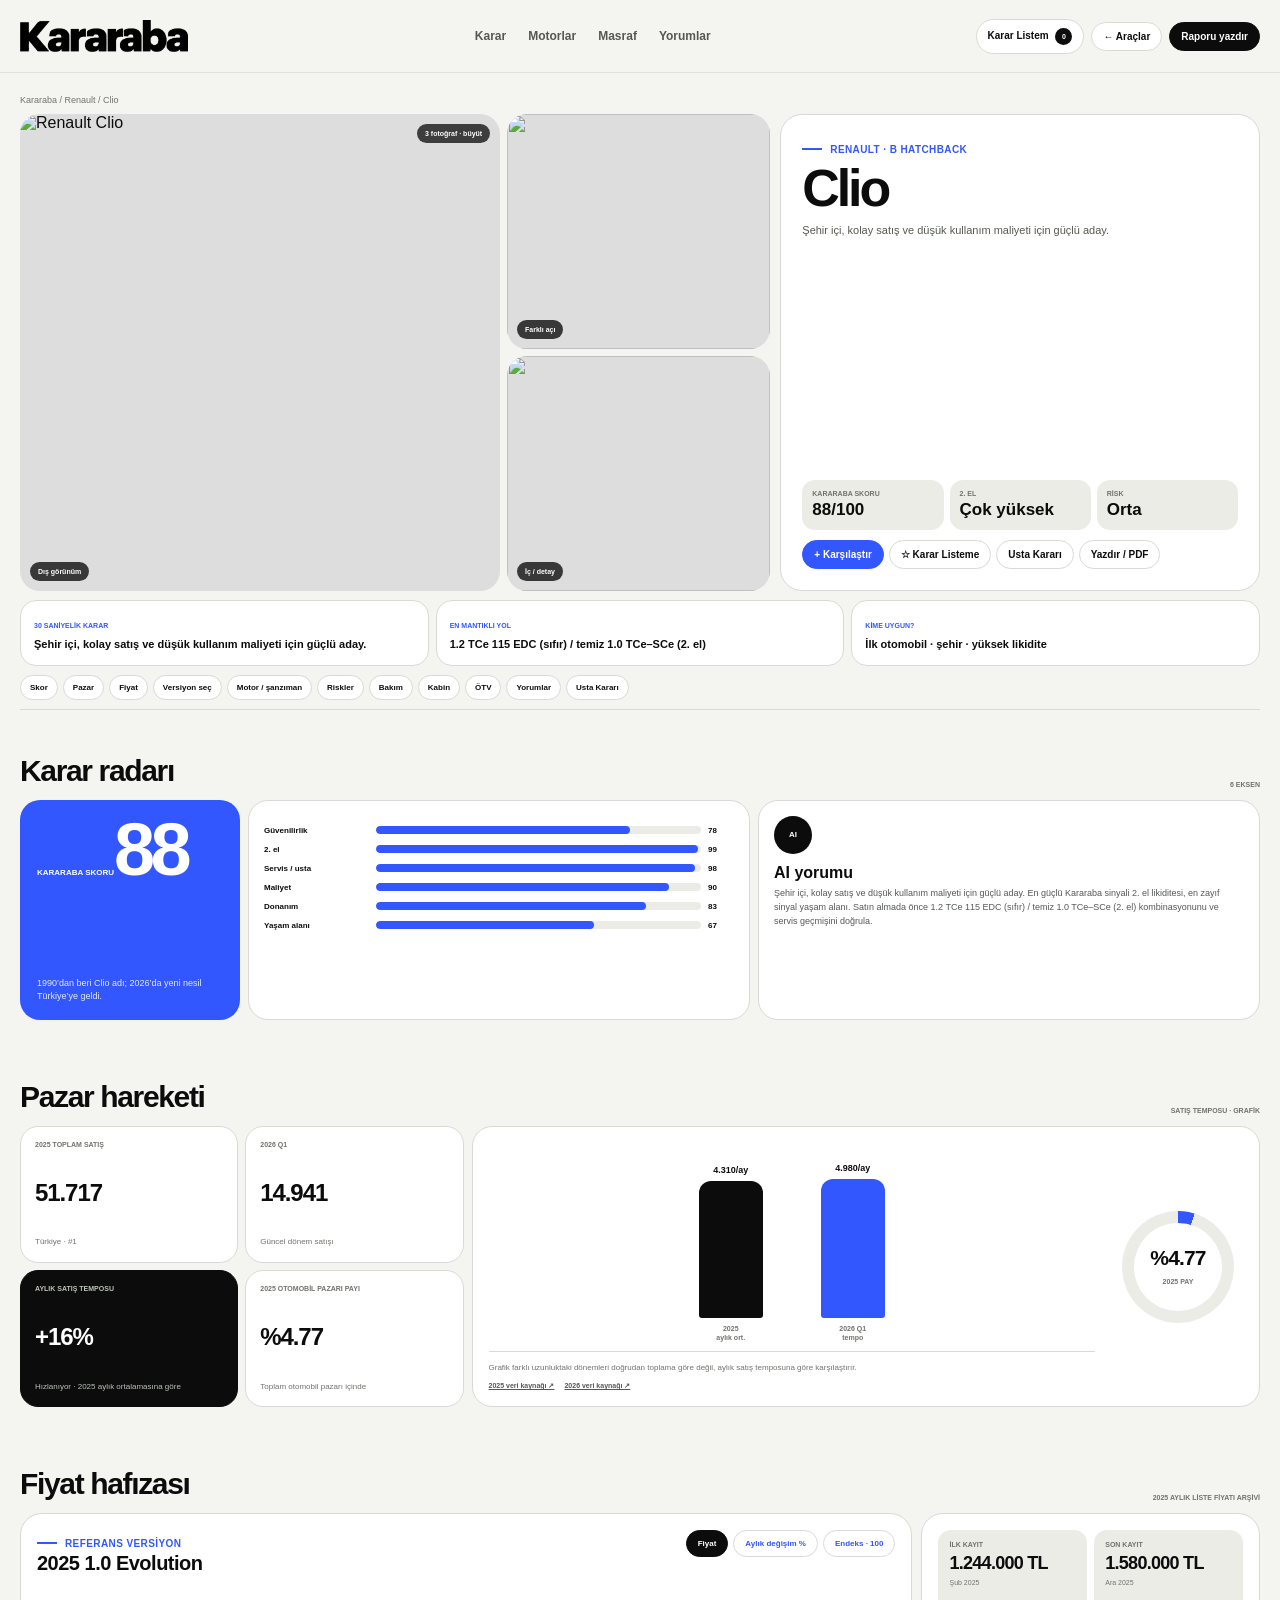
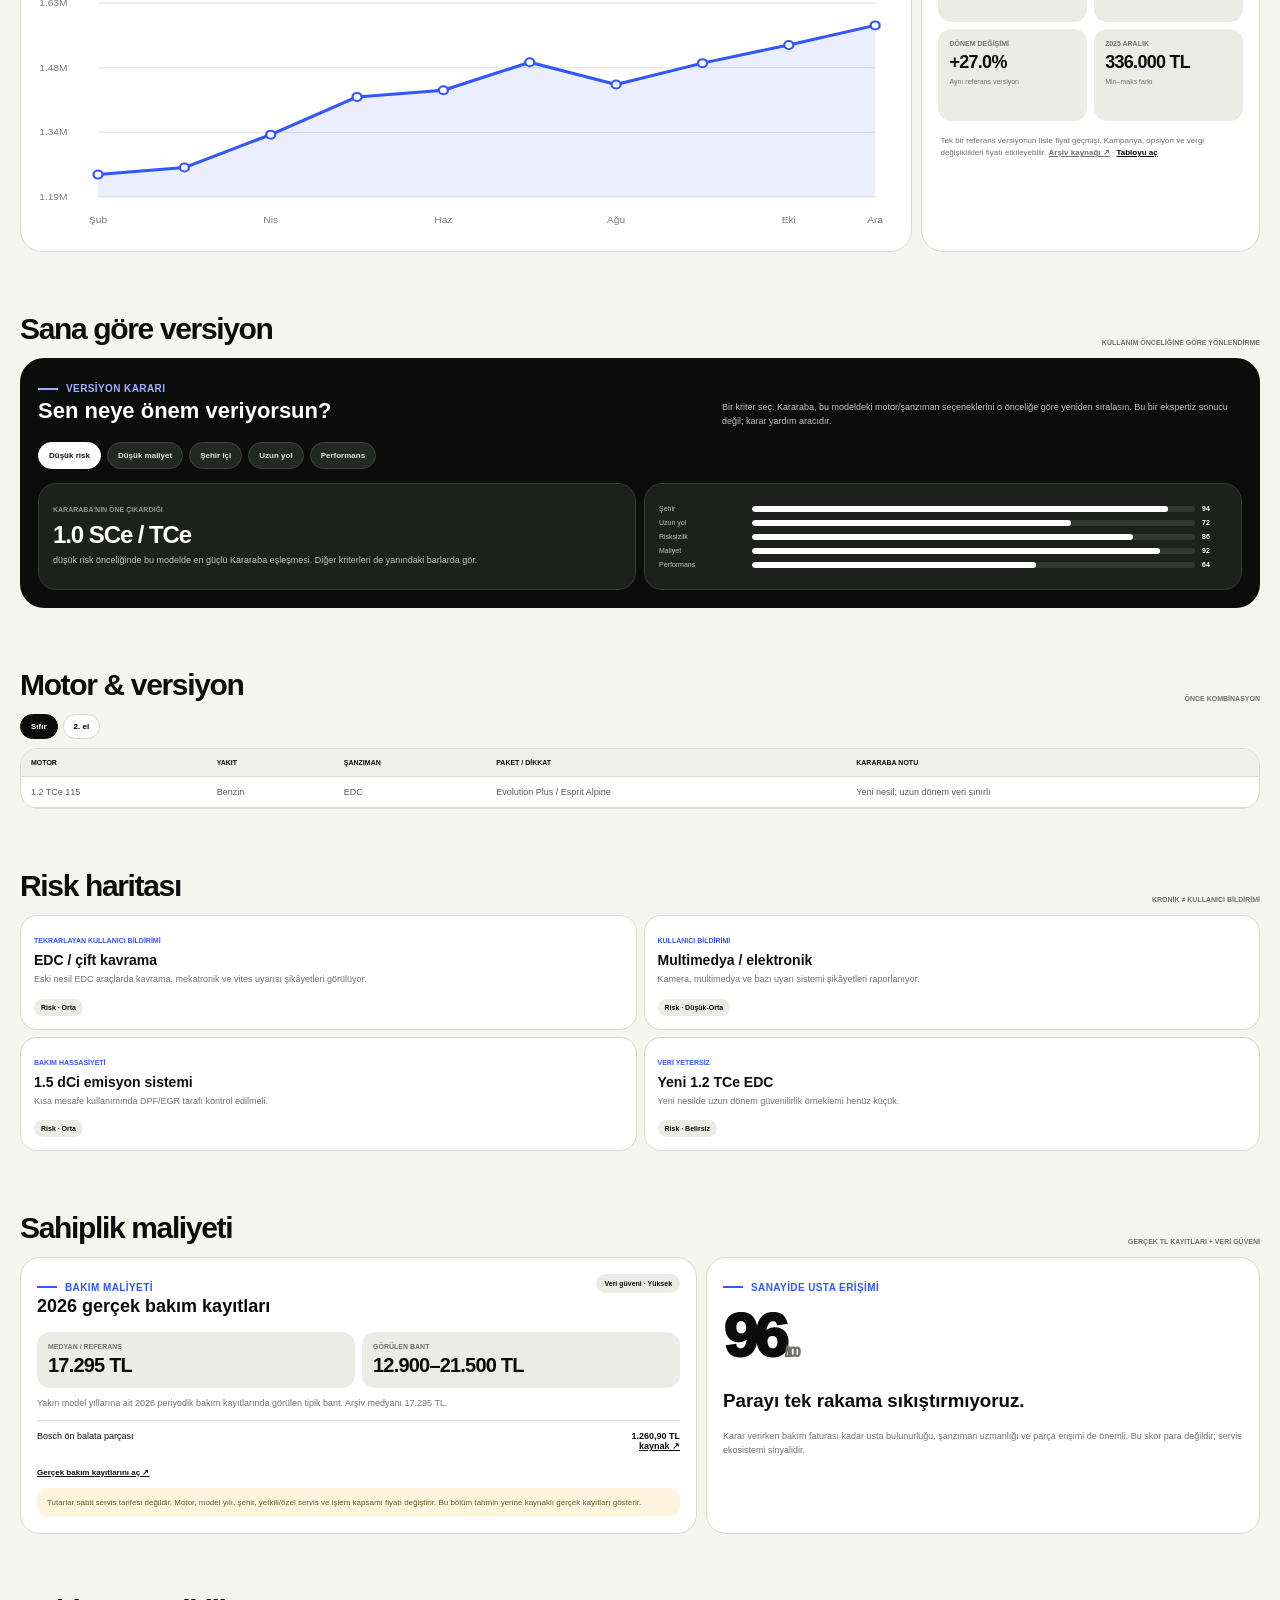
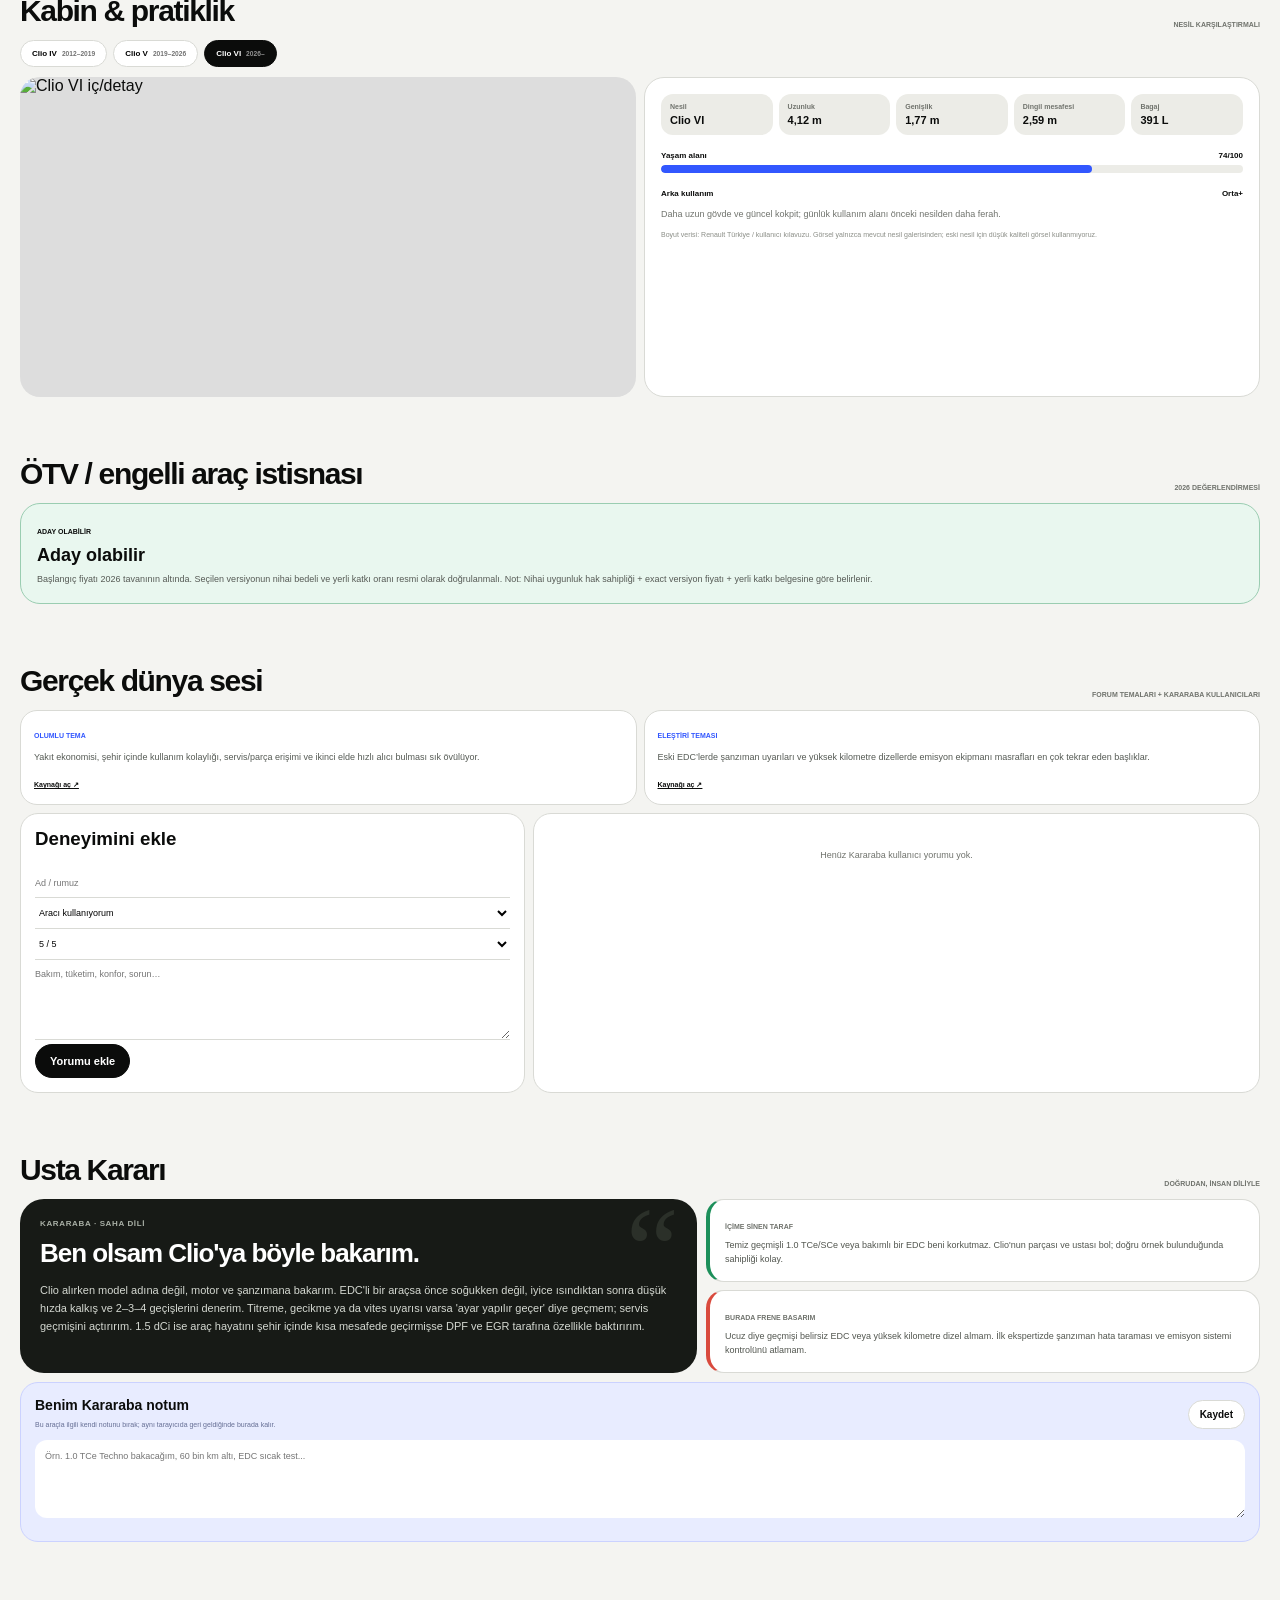
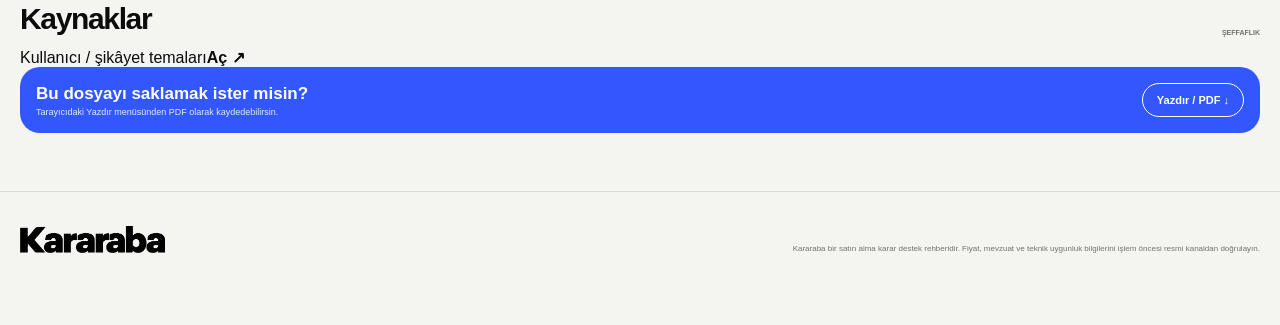
==== commit 3a02b47b: "Add files via upload" ====
--- a/models/renault-clio.html
+++ b/models/renault-clio.html
@@ -510,6 +510,157 @@
  .cost-real{grid-template-columns:1fr}
  .cabin-detail-grid{grid-template-columns:repeat(2,1fr)}
 }
+</style><style>
+/* ===== V4.1 hotfix: card proportions + mobile price memory ===== */
+
+/* HOME CARDS: restore the earlier clean card look.
+   Desktop hover still dims image and reveals score, but normal state remains compact. */
+.car-card .card-score{
+  position:absolute;
+  top:12px!important;right:12px!important;left:auto!important;
+  min-width:auto!important;max-width:none!important;width:auto!important;
+  padding:7px 9px!important;border-radius:12px!important;
+  background:rgba(255,255,255,.92)!important;color:var(--ink)!important;
+  backdrop-filter:blur(7px)!important;opacity:1!important;transform:none!important;
+  display:block!important;text-align:right!important;
+}
+.car-card .card-score strong{font-size:17px!important;line-height:1!important;letter-spacing:-.03em!important;text-shadow:none!important}
+.car-card .card-score span{font-size:6px!important;color:var(--muted)!important;letter-spacing:.08em!important}
+@media (hover:hover) and (pointer:fine){
+  .car-card:hover .car-photo img{opacity:.60!important;transform:scale(1.035)!important}
+  .car-card:hover .car-photo:after{opacity:1!important}
+  .car-card:hover .card-score{
+    left:50%!important;right:auto!important;top:50%!important;
+    transform:translate(-50%,-50%) scale(1)!important;
+    min-width:84px!important;padding:10px 13px!important;border-radius:16px!important;
+    background:rgba(12,13,12,.72)!important;color:#fff!important;text-align:center!important;
+  }
+  .car-card:hover .card-score strong{font-size:34px!important;color:#fff!important}
+  .car-card:hover .card-score span{font-size:7px!important;color:#fff!important;opacity:.82!important}
+}
+
+/* MOBILE PRICE MEMORY: compact chart, clean control stack, no giant empty card */
+@media(max-width:640px){
+  .content-section#prices{padding-top:22px!important}
+  #prices .content-head{margin-bottom:9px!important}
+  #prices .content-head h2{font-size:31px!important}
+  .price-memory{display:block!important}
+  .price-chart-panel,.price-stats{border-radius:18px!important;padding:12px!important}
+  .price-chart-panel{margin-bottom:9px!important;min-height:0!important}
+  .price-chart-top{
+    display:grid!important;grid-template-columns:1fr!important;gap:8px!important;
+    align-items:start!important;
+  }
+  .price-chart-top h3{font-size:21px!important;line-height:1.05!important}
+  .price-version{display:none!important}
+  .price-lab-controls{
+    display:grid!important;grid-template-columns:1fr 1fr!important;gap:5px!important;margin-top:1px!important
+  }
+  .price-mode{padding:8px 7px!important;font-size:8px!important;text-align:center!important}
+  .price-mode:nth-child(3){grid-column:1/-1!important}
+  .price-interactive{margin-top:4px!important}
+  .price-interactive svg{height:180px!important}
+  .price-svg{display:none!important}
+  .price-tooltip{
+    font-size:8px!important;max-width:150px!important;white-space:normal!important;
+    padding:7px 8px!important
+  }
+  .price-stats{
+    display:grid!important;grid-template-columns:1fr 1fr!important;gap:6px!important
+  }
+  .price-stat{min-height:82px!important;padding:9px!important}
+  .price-stat strong{font-size:18px!important}
+  .price-source{font-size:7px!important;line-height:1.4!important}
+  .price-table{max-height:180px!important}
+}
+
+/* On touch devices use tap targets; don't rely on hover-only graph affordance */
+@media (hover:none){
+  .car-card .card-hover-cta{display:none!important}
+}
+</style><style>
+/* ===== V4.2 CLEAN CARD + PRICE REBUILD ===== */
+
+/* HOME CARDS — return to the earlier editorial card composition */
+#cars .car-card{background:var(--paper);border:1px solid var(--line);border-radius:22px;overflow:hidden;transition:transform .22s ease,box-shadow .22s ease}
+#cars .car-card:hover{transform:translateY(-4px);box-shadow:var(--shadow)}
+#cars .car-photo{height:205px;position:relative;display:block;overflow:hidden;background:#ddd}
+#cars .car-photo img{width:100%;height:100%;object-fit:cover;opacity:1;transform:scale(1);transition:opacity .32s ease,transform .5s cubic-bezier(.2,.75,.2,1)}
+#cars .car-photo:after{content:"";position:absolute;inset:0;background:linear-gradient(180deg,rgba(10,11,10,.02),rgba(10,11,10,.36));opacity:0;transition:opacity .28s ease;pointer-events:none;z-index:2}
+#cars .car-body{padding:14px}
+#cars .card-headline{display:grid;grid-template-columns:1fr auto;gap:12px;align-items:start;margin-bottom:3px}
+#cars .card-title-side{min-width:0}
+#cars .car-eyebrow{font-size:8px;color:var(--blue);font-weight:850;text-transform:uppercase;letter-spacing:.02em}
+#cars .car-body h3{font-size:26px;letter-spacing:-.045em;margin:4px 0 0}
+#cars .card-score-inline{text-align:right;white-space:nowrap;line-height:1;padding-top:2px}
+#cars .card-score-inline strong{font-size:18px;letter-spacing:-.03em}
+#cars .card-score-inline span{font-size:8px;font-weight:800;margin-left:1px}
+#cars .car-verdict{font-size:10px;line-height:1.5;color:#555950;min-height:45px;margin:0}
+#cars .hover-score{position:absolute;left:50%;top:50%;transform:translate(-50%,-44%) scale(.92);z-index:4;opacity:0;color:#fff;text-align:center;pointer-events:none;transition:opacity .24s ease,transform .32s cubic-bezier(.2,.8,.2,1)}
+#cars .hover-score strong{font-size:44px;line-height:.88;letter-spacing:-.06em;display:block;text-shadow:0 8px 28px rgba(0,0,0,.22)}
+#cars .hover-score span{display:block;margin-top:5px;font-size:7px;font-weight:900;letter-spacing:.12em;text-transform:uppercase}
+#cars .card-hover-cta{position:absolute;left:50%;bottom:17px;transform:translate(-50%,8px);z-index:4;opacity:0;color:#fff;font-size:7px;font-weight:900;letter-spacing:.08em;text-transform:uppercase;transition:opacity .22s ease,transform .28s ease;pointer-events:none}
+#cars .card-fav{z-index:6}
+@media (hover:hover) and (pointer:fine){
+  #cars .car-card:hover .car-photo img{opacity:.60;transform:scale(1.035)}
+  #cars .car-card:hover .car-photo:after{opacity:1}
+  #cars .car-card:hover .hover-score{opacity:1;transform:translate(-50%,-50%) scale(1)}
+  #cars .car-card:hover .card-hover-cta{opacity:1;transform:translate(-50%,0)}
+}
+@media (hover:none){
+  #cars .hover-score,#cars .card-hover-cta{display:none!important}
+}
+
+/* PRICE MEMORY V4.2 — one layout, responsive by construction */
+.price-v42{display:grid;grid-template-columns:minmax(0,1.45fr) minmax(290px,.55fr);gap:9px;align-items:stretch}
+.price-v42-card,.price-v42-stats{background:var(--paper);border:1px solid var(--line);border-radius:22px;padding:16px;min-width:0}
+.price-v42-head{display:flex;justify-content:space-between;gap:16px;align-items:flex-start}
+.price-v42-head .kicker{margin-bottom:4px}
+.price-v42-head h3{font-size:20px;line-height:1.05;letter-spacing:-.025em;margin:0}
+.price-v42-controls{display:flex;gap:5px;flex-wrap:wrap;justify-content:flex-end}
+.price-v42-mode{border:1px solid var(--line);background:#fff;color:var(--blue);border-radius:999px;padding:8px 11px;font-size:8px;font-weight:850;cursor:pointer;transition:.16s ease}
+.price-v42-mode:hover{border-color:#b9b9b3}
+.price-v42-mode.active{background:var(--ink);border-color:var(--ink);color:#fff}
+.price-v42-stage{position:relative;width:100%;height:250px;margin-top:11px;touch-action:pan-y}
+.price-v42-stage svg{display:block;width:100%;height:100%;overflow:visible}
+.price-v42-tooltip{position:absolute;z-index:10;left:0;top:0;opacity:0;pointer-events:none;background:#111;color:#fff;border-radius:11px;padding:8px 10px;font-size:8px;line-height:1.4;white-space:nowrap;transform:translate(-50%,calc(-100% - 10px));transition:opacity .1s ease}
+.price-v42-tooltip.show{opacity:1}
+.v42-grid{stroke:#e1e2dd;stroke-width:1}.v42-axis{fill:#777a72;font:9px Inter,Arial,sans-serif}.v42-line{fill:none;stroke:var(--blue);stroke-width:3;stroke-linecap:round;stroke-linejoin:round;stroke-dasharray:1200;stroke-dashoffset:1200;animation:v42draw .95s cubic-bezier(.2,.8,.2,1) forwards}.v42-area{fill:var(--blue);opacity:.10}.v42-dot{fill:#fff;stroke:var(--blue);stroke-width:2;transition:r .12s ease,fill .12s ease}.v42-dot.active{r:6;fill:var(--blue)}.v42-guide{stroke:#8f938c;stroke-width:1;stroke-dasharray:3 4;opacity:0}.v42-bar{fill:var(--blue);transform-box:fill-box;transform-origin:center bottom;animation:v42bar .45s cubic-bezier(.2,.8,.2,1) both}.v42-bar.neg{fill:#e66b5b}
+@keyframes v42draw{to{stroke-dashoffset:0}}@keyframes v42bar{from{transform:scaleY(0)}to{transform:scaleY(1)}}
+.price-v42-readout{display:none;margin-top:7px;background:var(--soft);border-radius:11px;padding:9px 10px;font-size:8px;line-height:1.4}
+.price-v42-readout b{font-size:10px}
+.price-v42-stats{display:grid;grid-template-columns:1fr 1fr;gap:7px;align-content:start}
+.price-v42-stat{background:var(--soft);border-radius:13px;padding:11px;min-height:92px}
+.price-v42-stat span{display:block;font-size:7px;color:var(--muted);font-weight:850;text-transform:uppercase}.price-v42-stat strong{display:block;font-size:18px;letter-spacing:-.04em;margin-top:5px}.price-v42-stat small{display:block;font-size:7px;color:var(--muted);margin-top:4px;line-height:1.35}
+.price-v42-source{grid-column:1/-1;font-size:8px;color:var(--muted);line-height:1.45;padding:7px 2px}.price-v42-source a{text-decoration:underline;font-weight:800}.price-v42-toggle{border:0;background:transparent;text-decoration:underline;font-size:8px;font-weight:850;padding:0;cursor:pointer}
+.price-v42-table{display:none;grid-column:1/-1;max-height:220px;overflow:auto;border-top:1px solid var(--line)}.price-v42-table.show{display:block}.price-v42-row{display:grid;grid-template-columns:1fr 1fr;padding:7px 2px;border-bottom:1px solid var(--line);font-size:8px}.price-v42-row b{text-align:right}
+
+@media(max-width:900px){
+  .price-v42{grid-template-columns:1fr}
+}
+@media(max-width:640px){
+  #cars .cars-grid{grid-template-columns:1fr}
+  #cars .car-photo{height:205px}
+  #cars .card-score-inline strong{font-size:17px}
+  #prices.content-section{padding-top:22px;padding-bottom:24px}
+  #prices .content-head{margin-bottom:9px}
+  #prices .content-head h2{font-size:31px}
+  .price-v42{gap:8px}
+  .price-v42-card,.price-v42-stats{border-radius:18px;padding:12px}
+  .price-v42-head{display:block}
+  .price-v42-head h3{font-size:22px;max-width:260px}
+  .price-v42-controls{display:grid;grid-template-columns:1fr 1fr;gap:5px;justify-content:stretch;margin-top:10px}
+  .price-v42-mode{padding:8px 5px;text-align:center;font-size:8px;white-space:nowrap}
+  .price-v42-mode:nth-child(3){grid-column:1/-1}
+  .price-v42-stage{height:190px;margin-top:7px}
+  .price-v42-tooltip{display:none}
+  .price-v42-readout{display:block;min-height:48px}
+  .price-v42-stats{grid-template-columns:1fr 1fr;gap:6px}
+  .price-v42-stat{min-height:82px;padding:9px}
+  .price-v42-stat strong{font-size:18px}
+  .price-v42-source{font-size:7px;line-height:1.4}
+  .price-v42-table{max-height:180px}
+}
 </style></head>
 <body>
 <header class="site-header"><div class="wrap nav">
@@ -587,29 +738,9 @@
 </div>
 </div>
 </div>
-</section><section class="content-section reveal" id="prices">
-<div class="content-head"><h2>Fiyat hafızası</h2><span>2025 aylık liste fiyatı arşivi</span></div>
-<div class="price-memory">
-<div class="price-chart-panel">
-<div class="price-chart-top"><div><div class="kicker">Referans versiyon</div><h3>2025 1.0 Evolution</h3></div><div class="price-version">Aylık liste fiyatı</div></div>
-<svg aria-label="2025 fiyat geçmişi grafiği" class="price-svg" role="img" viewbox="0 0 720 220">
-<defs><lineargradient id="priceGrad-renault-clio" x1="0" x2="0" y1="0" y2="1"><stop offset="0%" stop-color="#3257ff" stop-opacity=".20"></stop><stop offset="100%" stop-color="#3257ff" stop-opacity="0"></stop></lineargradient></defs>
-<line class="price-gridline" x1="48" x2="702" y1="18.0" y2="18.0"></line><text class="price-axis" x="0" y="21.0">1.64M</text><line class="price-gridline" x1="48" x2="702" y1="73.3" y2="73.3"></line><text class="price-axis" x="0" y="76.3">1.49M</text><line class="price-gridline" x1="48" x2="702" y1="128.7" y2="128.7"></line><text class="price-axis" x="0" y="131.7">1.34M</text><line class="price-gridline" x1="48" x2="702" y1="184.0" y2="184.0"></line><text class="price-axis" x="0" y="187.0">1.18M</text>
-<path class="price-area" d="M 48.0,184 L 48.0,162.0 L 120.7,156.2 L 193.3,129.3 L 266.0,98.5 L 338.7,93.0 L 411.3,70.1 L 484.0,88.3 L 556.7,70.8 L 629.3,56.0 L 702.0,40.0 L 702.0,184 Z" style="fill:url(#priceGrad-renault-clio)"></path>
-<polyline class="price-line" points="48.0,162.0 120.7,156.2 193.3,129.3 266.0,98.5 338.7,93.0 411.3,70.1 484.0,88.3 556.7,70.8 629.3,56.0 702.0,40.0"></polyline>
-<circle class="price-dot" cx="48.0" cy="162.0" r="4"><title>Şub · 1.244.000 ₺</title></circle><circle class="price-dot" cx="120.7" cy="156.2" r="4"><title>Mar · 1.260.000 ₺</title></circle><circle class="price-dot" cx="193.3" cy="129.3" r="4"><title>Nis · 1.334.000 ₺</title></circle><circle class="price-dot" cx="266.0" cy="98.5" r="4"><title>May · 1.419.000 ₺</title></circle><circle class="price-dot" cx="338.7" cy="93.0" r="4"><title>Haz · 1.434.000 ₺</title></circle><circle class="price-dot" cx="411.3" cy="70.1" r="4"><title>Tem · 1.497.000 ₺</title></circle><circle class="price-dot" cx="484.0" cy="88.3" r="4"><title>Ağu · 1.447.000 ₺</title></circle><circle class="price-dot" cx="556.7" cy="70.8" r="4"><title>Eyl · 1.495.000 ₺</title></circle><circle class="price-dot" cx="629.3" cy="56.0" r="4"><title>Eki · 1.536.000 ₺</title></circle><circle class="price-dot" cx="702.0" cy="40.0" r="4"><title>Ara · 1.580.000 ₺</title></circle><text class="price-axis" text-anchor="middle" x="48.0" y="209">Şub</text><text class="price-axis" text-anchor="middle" x="193.3" y="209">Nis</text><text class="price-axis" text-anchor="middle" x="338.7" y="209">Haz</text><text class="price-axis" text-anchor="middle" x="484.0" y="209">Ağu</text><text class="price-axis" text-anchor="middle" x="629.3" y="209">Eki</text><text class="price-axis" text-anchor="middle" x="702.0" y="209">Ara</text>
-</svg>
-</div>
-<div class="price-stats">
-<div class="price-stat"><span>İlk kayıt</span><strong>1.244.000 ₺</strong><small>Şub 2025</small></div>
-<div class="price-stat"><span>Son kayıt</span><strong>1.580.000 ₺</strong><small>Ara 2025</small></div>
-<div class="price-stat"><span>Dönem değişimi</span><strong>+27.0%</strong><small>Aynı referans versiyon</small></div>
-<div class="price-stat"><span>2025 aralık</span><strong>336.000 ₺</strong><small>Min–maks farkı</small></div>
-<div class="price-source">Bu grafik tek bir referans versiyonun geçmiş liste fiyatlarını gösterir; kampanya/opsiyon/ÖTV değişiklikleri fiyata etki edebilir. <a href="https://www.arabalar.com.tr/renault/clio/2025/1-0-evolution" rel="noopener" target="_blank">Arşiv kaynağı ↗</a> · <button class="price-table-toggle" onclick="togglePriceTable(this)" type="button">Tabloyu aç</button></div>
-<div class="price-table"><div class="price-table-row"><span>Şub</span><b>1.244.000 ₺</b></div><div class="price-table-row"><span>Mar</span><b>1.260.000 ₺</b></div><div class="price-table-row"><span>Nis</span><b>1.334.000 ₺</b></div><div class="price-table-row"><span>May</span><b>1.419.000 ₺</b></div><div class="price-table-row"><span>Haz</span><b>1.434.000 ₺</b></div><div class="price-table-row"><span>Tem</span><b>1.497.000 ₺</b></div><div class="price-table-row"><span>Ağu</span><b>1.447.000 ₺</b></div><div class="price-table-row"><span>Eyl</span><b>1.495.000 ₺</b></div><div class="price-table-row"><span>Eki</span><b>1.536.000 ₺</b></div><div class="price-table-row"><span>Ara</span><b>1.580.000 ₺</b></div></div>
-</div>
-</div>
-</section>
+</section><section class="content-section reveal" id="prices"><div class="content-head"><h2>Fiyat hafızası</h2><span>2025 aylık liste fiyatı arşivi</span></div><div class="price-v42">
+<div class="price-v42-card" data-series='[{"month": "Şub", "value": 1244000}, {"month": "Mar", "value": 1260000}, {"month": "Nis", "value": 1334000}, {"month": "May", "value": 1419000}, {"month": "Haz", "value": 1434000}, {"month": "Tem", "value": 1497000}, {"month": "Ağu", "value": 1447000}, {"month": "Eyl", "value": 1495000}, {"month": "Eki", "value": 1536000}, {"month": "Ara", "value": 1580000}]'><div class="price-v42-head"><div><div class="kicker">Referans versiyon</div><h3>2025 1.0 Evolution</h3></div><div class="price-v42-controls"><button class="price-v42-mode active" data-mode="price">Fiyat</button><button class="price-v42-mode" data-mode="change">Aylık değişim %</button><button class="price-v42-mode" data-mode="index">Endeks · 100</button></div></div><div class="price-v42-stage"><div class="price-v42-tooltip"></div><svg preserveaspectratio="none" viewbox="0 0 760 250"></svg></div><div class="price-v42-readout"></div></div>
+<div class="price-v42-stats"><div class="price-v42-stat"><span>İlk kayıt</span><strong>1.244.000 TL</strong><small>Şub 2025</small></div><div class="price-v42-stat"><span>Son kayıt</span><strong>1.580.000 TL</strong><small>Ara 2025</small></div><div class="price-v42-stat"><span>Dönem değişimi</span><strong>+27.0%</strong><small>Aynı referans versiyon</small></div><div class="price-v42-stat"><span>2025 aralık</span><strong>336.000 TL</strong><small>Min–maks farkı</small></div><div class="price-v42-source">Tek bir referans versiyonun liste fiyat geçmişi. Kampanya, opsiyon ve vergi değişiklikleri fiyatı etkileyebilir. <a href="https://www.arabalar.com.tr/renault/clio/2025/1-0-evolution" target="_blank">Arşiv kaynağı ↗</a> · <button class="price-v42-toggle" onclick="togglePriceV42(this)">Tabloyu aç</button></div><div class="price-v42-table"><div class="price-v42-row"><span>Şub</span><b>1.244.000 TL</b></div><div class="price-v42-row"><span>Mar</span><b>1.260.000 TL</b></div><div class="price-v42-row"><span>Nis</span><b>1.334.000 TL</b></div><div class="price-v42-row"><span>May</span><b>1.419.000 TL</b></div><div class="price-v42-row"><span>Haz</span><b>1.434.000 TL</b></div><div class="price-v42-row"><span>Tem</span><b>1.497.000 TL</b></div><div class="price-v42-row"><span>Ağu</span><b>1.447.000 TL</b></div><div class="price-v42-row"><span>Eyl</span><b>1.495.000 TL</b></div><div class="price-v42-row"><span>Eki</span><b>1.536.000 TL</b></div><div class="price-v42-row"><span>Ara</span><b>1.580.000 TL</b></div></div></div></div></section>
 <section class="content-section reveal" id="version-lab">
 <div class="content-head"><h2>Sana göre versiyon</h2><span>Kullanım önceliğine göre yönlendirme</span></div>
 <div class="version-lab" data-versions='[{"name": "1.0 SCe / TCe", "city": 94, "long": 72, "risk": 86, "cost": 92, "perf": 64}, {"name": "1.3 TCe EDC", "city": 82, "long": 84, "risk": 61, "cost": 66, "perf": 91}, {"name": "1.5 dCi", "city": 50, "long": 96, "risk": 58, "cost": 78, "perf": 71}, {"name": "1.2 TCe 115 EDC", "city": 90, "long": 82, "risk": 68, "cost": 76, "perf": 82}]'>
@@ -1000,4 +1131,76 @@
  }));
 }
 document.addEventListener('DOMContentLoaded',setupGenerations);
+</script><script>
+document.addEventListener('DOMContentLoaded',()=>{
+  const panel=document.querySelector('.price-chart-panel');
+  if(!panel)return;
+  const svg=panel.querySelector('.price-interactive svg'), tip=panel.querySelector('.price-tooltip');
+  if(!svg||!tip)return;
+  function triggerAt(clientX){
+    const rect=svg.getBoundingClientRect();
+    const W=760,pl=55,pr=18;
+    const table=[...document.querySelectorAll('.price-table-row')];
+    const months=table.map(r=>r.children[0].textContent.trim());
+    const values=table.map(r=>Number(r.children[1].textContent.replace(/[^\d]/g,'')));
+    if(!values.length)return;
+    const sx=(clientX-rect.left)/rect.width*W;
+    let idx=Math.round((sx-pl)/(W-pl-pr)*(values.length-1));idx=Math.max(0,Math.min(values.length-1,idx));
+    const x=pl+(W-pl-pr)*(idx/(values.length-1||1));
+    const raw=values[idx],prev=idx?values[idx-1]:raw,ch=idx?((raw/prev-1)*100):0;
+    tip.innerHTML=`<b>${months[idx]} 2025</b><br>${new Intl.NumberFormat('tr-TR').format(raw)} TL${idx?` · ${ch>=0?'+':''}${ch.toFixed(1)}%`:''}`;
+    tip.style.left=(x/W*100)+'%';tip.style.top='30%';tip.classList.add('show');
+    clearTimeout(window.__priceTip);window.__priceTip=setTimeout(()=>tip.classList.remove('show'),1800);
+  }
+  svg.addEventListener('click',e=>triggerAt(e.clientX));
+  svg.addEventListener('touchstart',e=>{if(e.touches&&e.touches[0])triggerAt(e.touches[0].clientX)},{passive:true});
+});
+</script><script>
+function setupPriceV42(){
+  document.querySelectorAll('.price-v42-card').forEach(card=>{
+    const series=JSON.parse(card.dataset.series||'[]');
+    if(!series.length)return;
+    const stage=card.querySelector('.price-v42-stage'),svg=stage.querySelector('svg'),tip=stage.querySelector('.price-v42-tooltip'),readout=card.querySelector('.price-v42-readout');
+    const buttons=[...card.querySelectorAll('.price-v42-mode')];
+    const NS='http://www.w3.org/2000/svg';let mode='price',lastIndex=series.length-1;
+    const W=760,H=250,pl=54,pr=18,pt=18,pb=38;
+    const mk=(tag,attrs={})=>{const e=document.createElementNS(NS,tag);Object.entries(attrs).forEach(([k,v])=>e.setAttribute(k,v));return e};
+    const tr=n=>new Intl.NumberFormat('tr-TR',{maximumFractionDigits:0}).format(n);
+    function values(){
+      if(mode==='price')return series.map(x=>x.value);
+      if(mode==='index')return series.map(x=>x.value/series[0].value*100);
+      return series.map((x,i)=>i?((x.value/series[i-1].value-1)*100):0);
+    }
+    function updateReadout(i){
+      lastIndex=i;const raw=series[i].value,prev=i?series[i-1].value:raw,ch=i?((raw/prev-1)*100):0;
+      const text=`${series[i].month} 2025 · ${tr(raw)} TL${i?` · ${ch>=0?'+':''}${ch.toFixed(1)}%`:''}`;
+      if(readout)readout.innerHTML=`<b>${series[i].month} 2025</b><br>${tr(raw)} TL${i?` · ${ch>=0?'+':''}${ch.toFixed(1)}%`:''}`;
+      if(tip)tip.innerHTML=`<b>${series[i].month} 2025</b><br>${tr(raw)} TL${i?` · ${ch>=0?'+':''}${ch.toFixed(1)}%`:''}`;
+      return text;
+    }
+    function render(){
+      svg.innerHTML='';const data=values();let lo=Math.min(...data),hi=Math.max(...data);if(lo===hi){lo-=1;hi+=1}const pad=(hi-lo)*.15;lo-=pad;hi+=pad;
+      const x=i=>pl+(W-pl-pr)*(i/(data.length-1||1));const y=v=>pt+(H-pt-pb)*(1-(v-lo)/(hi-lo));
+      for(let j=0;j<4;j++){const yy=pt+(H-pt-pb)*(j/3),vv=hi-(hi-lo)*(j/3);svg.appendChild(mk('line',{x1:pl,y1:yy,x2:W-pr,y2:yy,class:'v42-grid'}));const t=mk('text',{x:2,y:yy+3,class:'v42-axis'});t.textContent=mode==='price'?(vv/1e6).toFixed(2)+'M':mode==='index'?vv.toFixed(0):vv.toFixed(1)+'%';svg.appendChild(t)}
+      series.forEach((s,i)=>{if(i%Math.ceil(series.length/6)===0||i===series.length-1){const t=mk('text',{x:x(i),y:H-12,class:'v42-axis','text-anchor':'middle'});t.textContent=s.month;svg.appendChild(t)}});
+      if(mode==='change'){
+        const zero=y(0);svg.appendChild(mk('line',{x1:pl,y1:zero,x2:W-pr,y2:zero,stroke:'#a8aaa5','stroke-width':'1'}));const bw=Math.max(14,(W-pl-pr)/data.length*.48);
+        data.forEach((v,i)=>{const yy=y(v),h=Math.max(1,Math.abs(zero-yy));const r=mk('rect',{x:x(i)-bw/2,y:Math.min(zero,yy),width:bw,height:h,rx:4,class:'v42-bar'+(v<0?' neg':'')});r.dataset.i=i;svg.appendChild(r)});
+      }else{
+        const pts=data.map((v,i)=>[x(i),y(v)]);const area='M '+pts[0][0]+','+(H-pb)+' L '+pts.map(p=>p.join(',')).join(' L ')+' L '+pts.at(-1)[0]+','+(H-pb)+' Z';svg.appendChild(mk('path',{d:area,class:'v42-area'}));svg.appendChild(mk('polyline',{points:pts.map(p=>p.join(',')).join(' '),class:'v42-line'}));data.forEach((v,i)=>{const c=mk('circle',{cx:x(i),cy:y(v),r:4,class:'v42-dot'});c.dataset.i=i;svg.appendChild(c)});
+      }
+      const guide=mk('line',{x1:0,x2:0,y1:pt,y2:H-pb,class:'v42-guide'});svg.appendChild(guide);
+      function pick(clientX,showTip=true){
+        const rect=svg.getBoundingClientRect(),sx=(clientX-rect.left)/rect.width*W;let i=Math.round((sx-pl)/(W-pl-pr)*(data.length-1));i=Math.max(0,Math.min(data.length-1,i));const xx=x(i),yy=y(data[i]);guide.setAttribute('x1',xx);guide.setAttribute('x2',xx);guide.style.opacity='1';svg.querySelectorAll('.v42-dot').forEach(d=>d.classList.toggle('active',Number(d.dataset.i)===i));updateReadout(i);if(tip&&showTip){tip.style.left=(xx/W*100)+'%';tip.style.top=(yy/H*100)+'%';tip.classList.add('show')}return i;
+      }
+      svg.onmousemove=e=>pick(e.clientX,true);svg.onmouseleave=()=>{guide.style.opacity='0';tip?.classList.remove('show');svg.querySelectorAll('.v42-dot').forEach(d=>d.classList.remove('active'))};
+      svg.onclick=e=>{pick(e.clientX,innerWidth>640);if(innerWidth<=640){clearTimeout(card.__tipTimer);card.__tipTimer=setTimeout(()=>{},1000)}};
+      svg.ontouchstart=e=>{if(e.touches&&e.touches[0])pick(e.touches[0].clientX,false)};
+      updateReadout(Math.min(lastIndex,series.length-1));
+    }
+    buttons.forEach(b=>b.addEventListener('click',()=>{buttons.forEach(x=>x.classList.remove('active'));b.classList.add('active');mode=b.dataset.mode;render()}));render();
+  });
+}
+function togglePriceV42(btn){const t=btn.closest('.price-v42-stats').querySelector('.price-v42-table');t.classList.toggle('show');btn.textContent=t.classList.contains('show')?'Tabloyu kapat':'Tabloyu aç'}
+document.addEventListener('DOMContentLoaded',setupPriceV42);
 </script></body></html>
